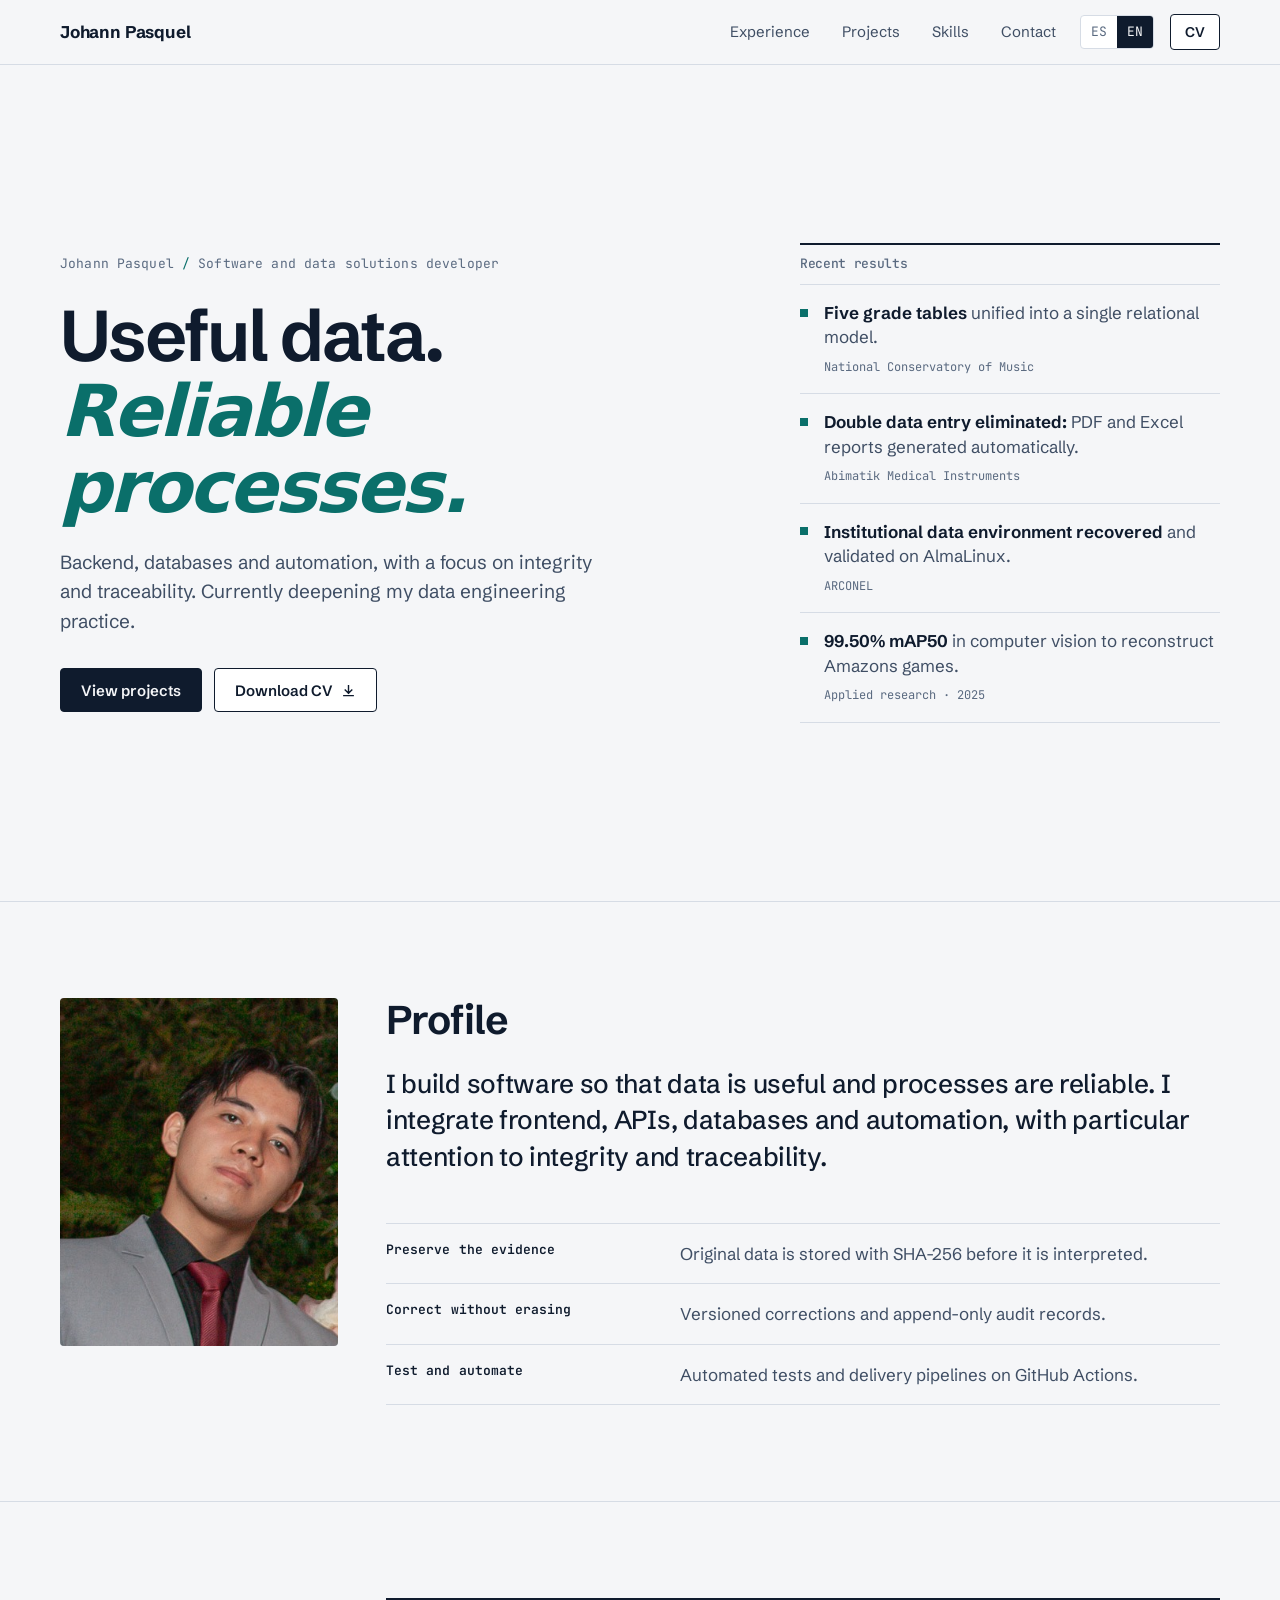
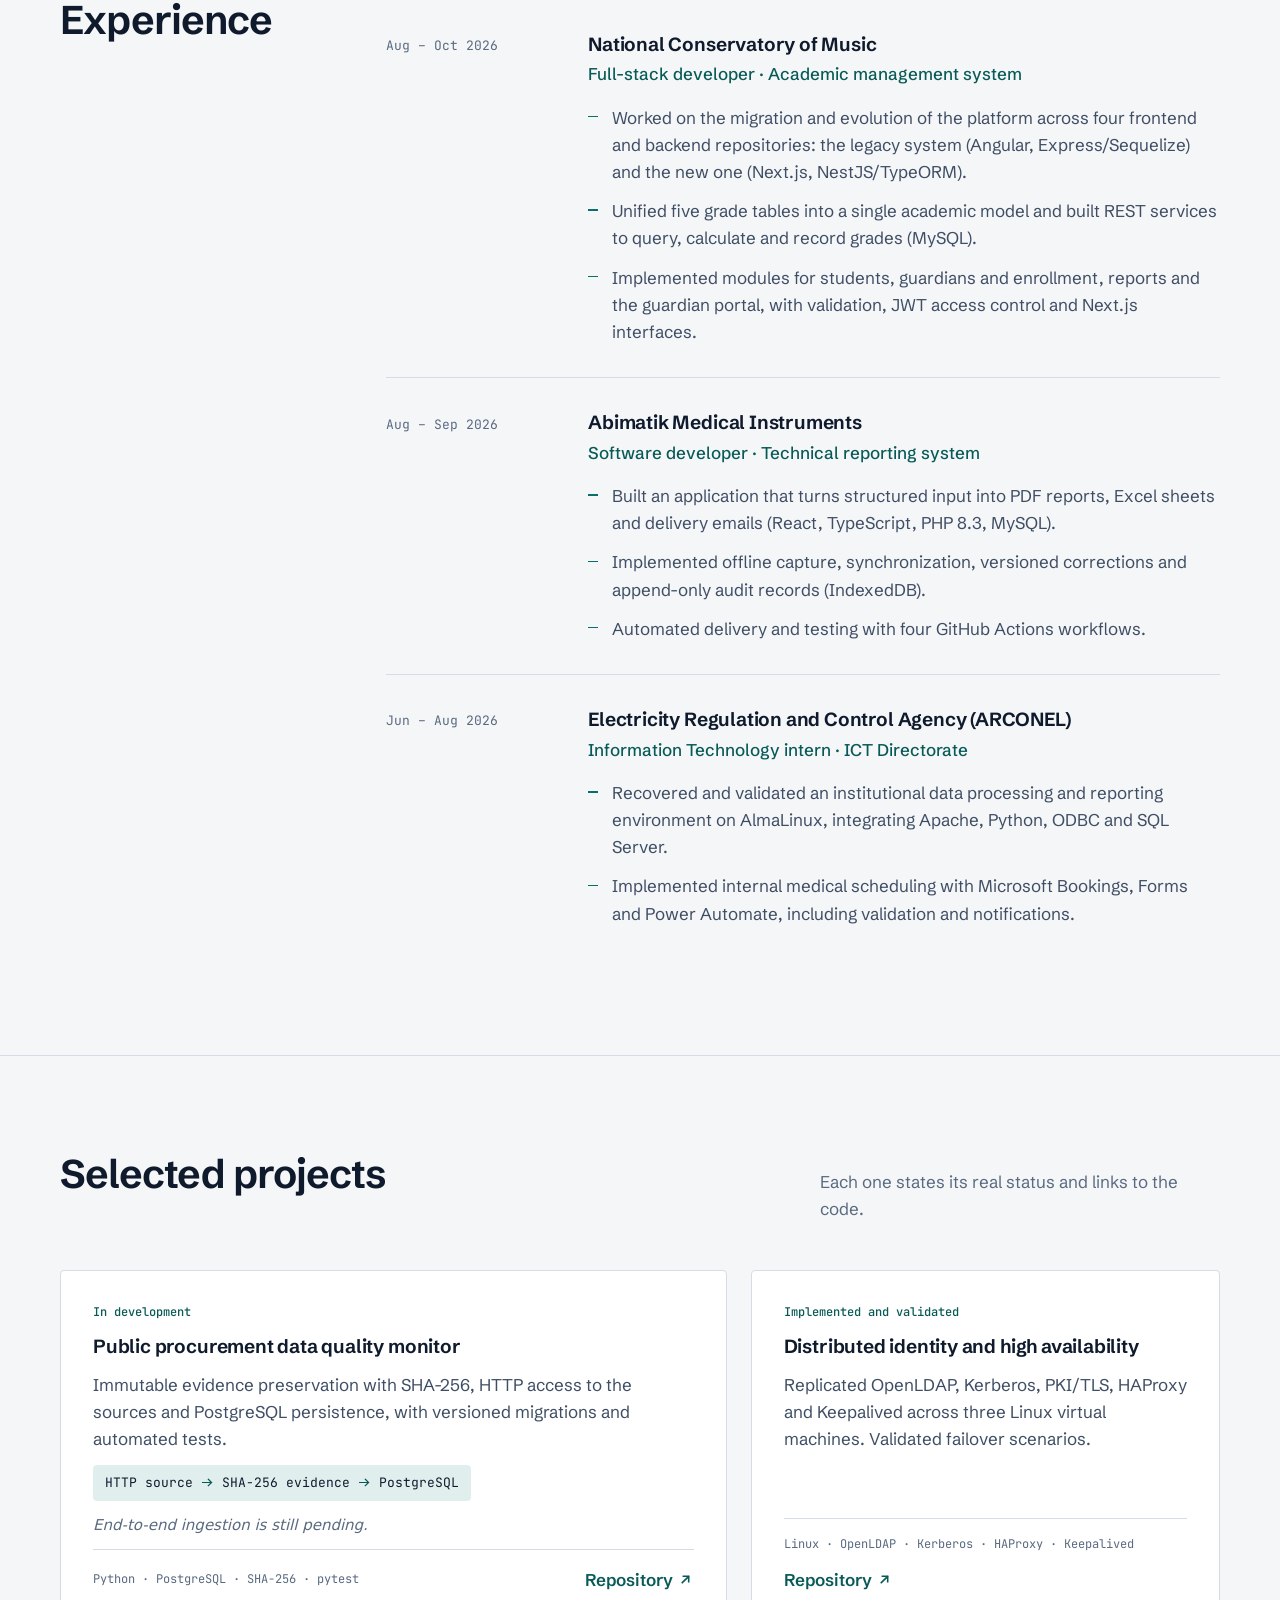
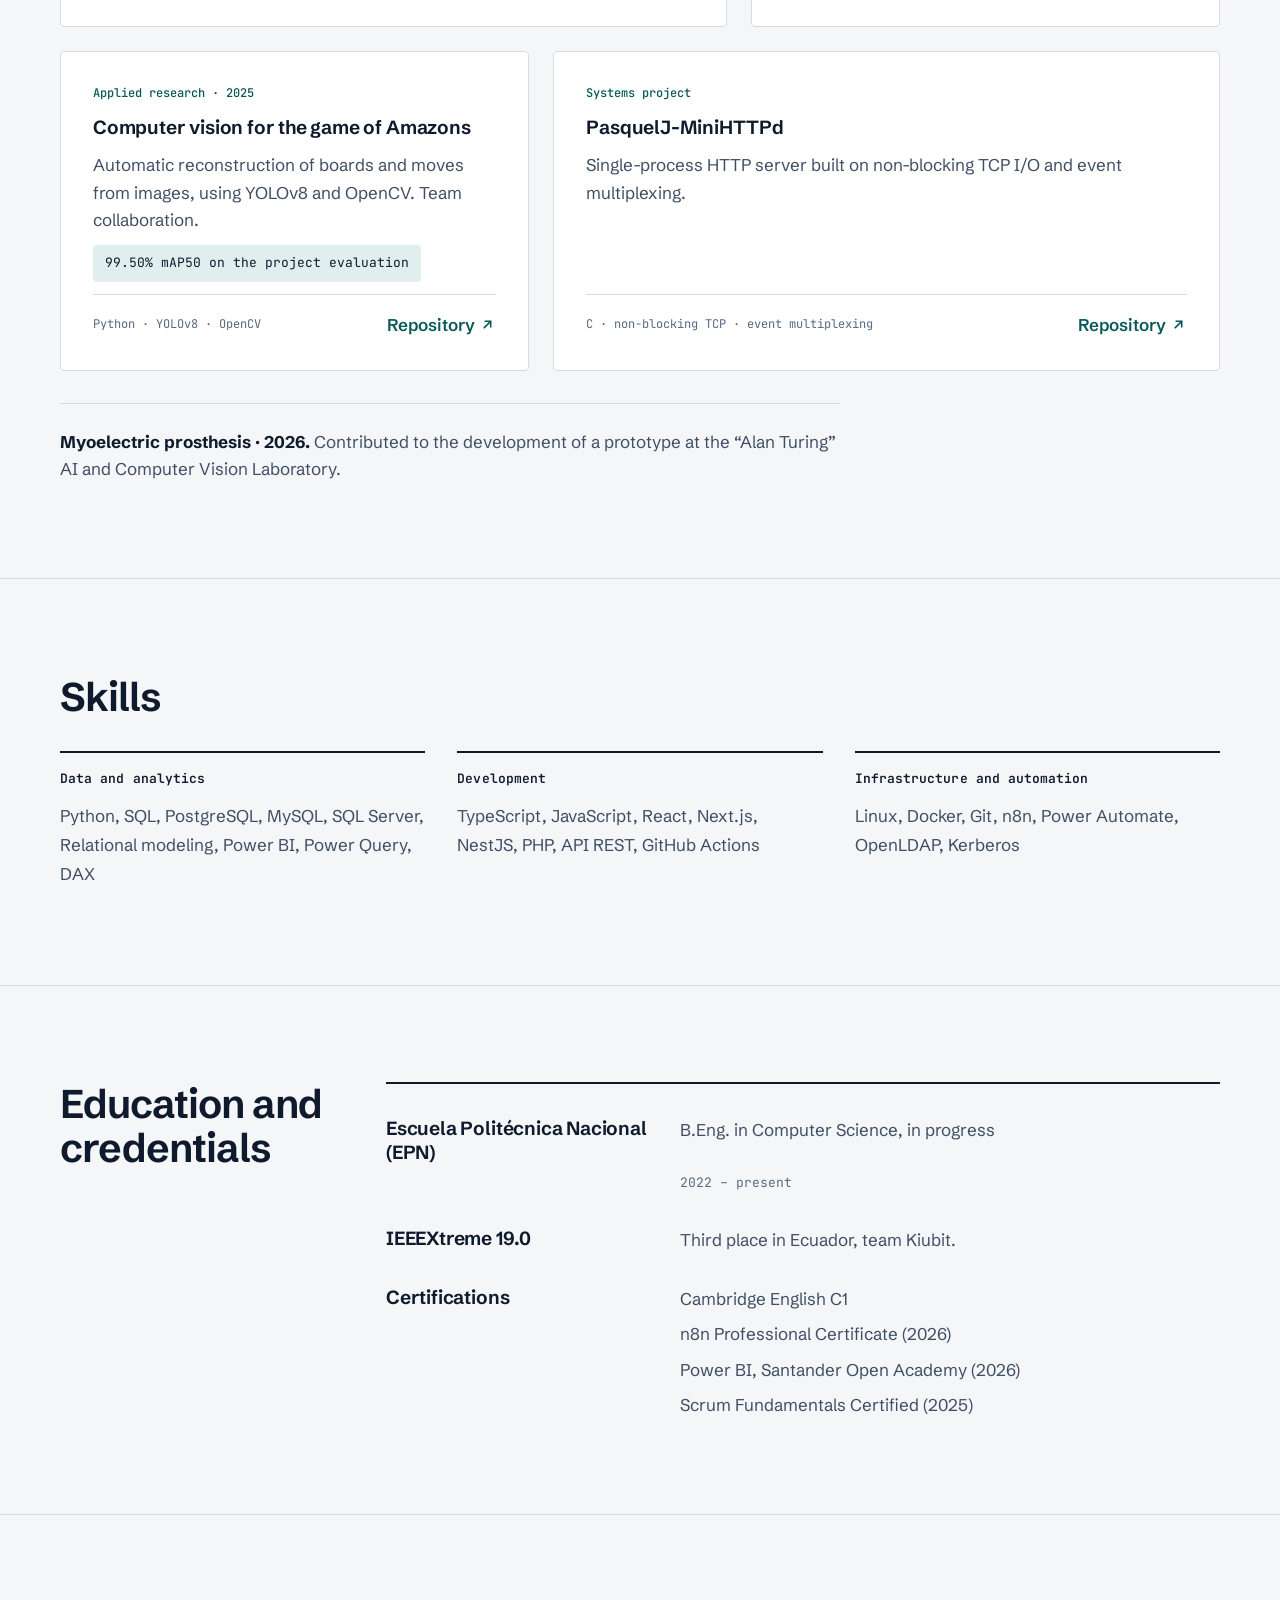
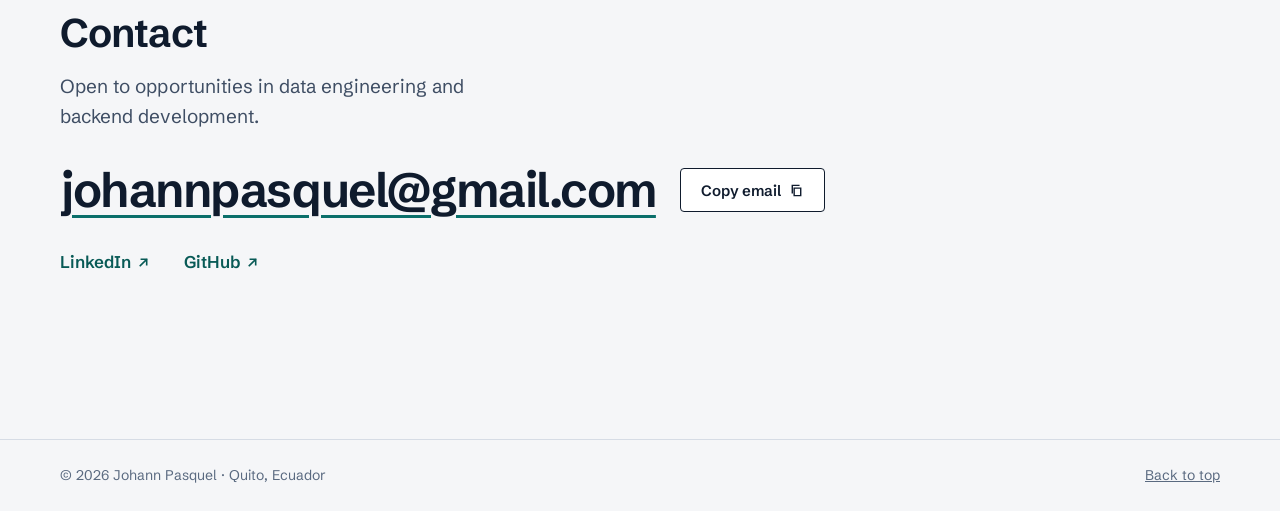
==== en/index.html @ 7124adf5 "Add English version of portfolio website and email copy functionality - Created main.js for clipboar" ====
<!doctype html>
<html lang="en">
<head>
  <meta charset="utf-8">
  <meta name="viewport" content="width=device-width, initial-scale=1">
  <title>Johann Pasquel · Software and data solutions developer</title>
  <meta name="description" content="Portfolio of Johann Pasquel, Quito. Backend, databases and automation with integrity and traceability. Experience in academic systems, technical reporting and institutional data.">
  <meta name="theme-color" content="#f5f6f8">
  <link rel="canonical" href="https://vladimirjon.github.io/JohannPasquel_PersonalWebsite/en/">
  <link rel="alternate" hreflang="es" href="https://vladimirjon.github.io/JohannPasquel_PersonalWebsite/">
  <link rel="alternate" hreflang="en" href="https://vladimirjon.github.io/JohannPasquel_PersonalWebsite/en/">
  <link rel="alternate" hreflang="x-default" href="https://vladimirjon.github.io/JohannPasquel_PersonalWebsite/">
  <meta property="og:type" content="profile">
  <meta property="og:title" content="Johann Pasquel · Software and data solutions developer">
  <meta property="og:description" content="Portfolio of Johann Pasquel, Quito. Backend, databases and automation with integrity and traceability. Experience in academic systems, technical reporting and institutional data.">
  <meta property="og:url" content="https://vladimirjon.github.io/JohannPasquel_PersonalWebsite/en/">
  <meta property="og:image" content="https://vladimirjon.github.io/JohannPasquel_PersonalWebsite/assets/img/og.png">
  <meta property="og:locale" content="en_US">
  <meta name="twitter:card" content="summary_large_image">
  <link rel="icon" href="../assets/img/favicon.svg" type="image/svg+xml">
  <link rel="preload" href="../assets/fonts/schibsted-grotesk-latin-wght-normal.woff2" as="font" type="font/woff2" crossorigin>
  <link rel="stylesheet" href="../assets/css/styles.css">
  <script type="application/ld+json">{"@context": "https://schema.org", "@type": "Person", "name": "Johann Pasquel", "jobTitle": "Software and data solutions developer", "url": "https://vladimirjon.github.io/JohannPasquel_PersonalWebsite/en/", "email": "mailto:johannpasquel@gmail.com", "image": "https://vladimirjon.github.io/JohannPasquel_PersonalWebsite/assets/img/profile.jpg", "address": {"@type": "PostalAddress", "addressLocality": "Quito", "addressCountry": "EC"}, "alumniOf": {"@type": "CollegeOrUniversity", "name": "Escuela Politécnica Nacional"}, "sameAs": ["https://www.linkedin.com/in/johannpasquel", "https://github.com/Vladimirjon"], "knowsLanguage": ["es", "en"]}</script>
</head>
<body id="top">
  <a class="skip" href="#main">Skip to content</a>
  <header class="site-header">
    <div class="wrap bar">
      <a class="brand" href="#top">Johann Pasquel</a>
      <nav aria-label="Main"><a href="#experience">Experience</a><a href="#projects">Projects</a><a href="#skills">Skills</a><a href="#contact">Contact</a></nav>
      <div class="bar-tools">
        <div class="lang" role="group" aria-label="Language">
          <a href="../" hreflang="es" lang="es">ES</a>
          <a href="#top" hreflang="en" lang="en" aria-current="true">EN</a>
        </div>
        <a class="button small" href="../assets/Pasquel_Johann_CV.pdf" download>CV</a>
      </div>
    </div>
  </header>
  <main id="main">
    <section class="hero" aria-labelledby="hero-title">
      <div class="wrap hero-grid">
        <div class="hero-copy">
          <p class="hero-id">Johann Pasquel <span aria-hidden="true">/</span> Software and data solutions developer</p>
          <h1 id="hero-title">Useful data.<br><em>Reliable processes.</em></h1>
          <p class="hero-lead">Backend, databases and automation, with a focus on integrity and traceability. Currently deepening my data engineering practice.</p>
          <div class="actions">
            <a class="button primary" href="#projects">View projects</a>
            <a class="button" href="../assets/Pasquel_Johann_CV.pdf" download>Download CV<svg class="icon" viewBox="0 0 16 16" aria-hidden="true"><path d="M8 3v8m0 0L4.5 7.5M8 11l3.5-3.5M3 13.5h10" fill="none" stroke="currentColor" stroke-width="1.5" stroke-linecap="square"/></svg></a>
          </div>
        </div>
        <aside class="ledger" aria-labelledby="ledger-title">
          <h2 id="ledger-title" class="ledger-title">Recent results</h2>
          <ul><li><p><strong>Five grade tables</strong> unified into a single relational model.</p><span class="meta">National Conservatory of Music</span></li><li><p><strong>Double data entry eliminated:</strong> PDF and Excel reports generated automatically.</p><span class="meta">Abimatik Medical Instruments</span></li><li><p><strong>Institutional data environment recovered</strong> and validated on AlmaLinux.</p><span class="meta">ARCONEL</span></li><li><p><strong>99.50% mAP50</strong> in computer vision to reconstruct Amazons games.</p><span class="meta">Applied research · 2025</span></li></ul>
        </aside>
      </div>
    </section>
    <section class="section profile" id="profile" aria-labelledby="profile-title">
      <div class="wrap profile-grid">
        <figure class="portrait">
          <img src="../assets/img/profile.jpg" width="498" height="440" alt="Portrait of Johann Pasquel" loading="lazy">
        </figure>
        <div class="profile-copy">
          <h2 id="profile-title">Profile</h2>
          <p class="statement">I build software so that data is useful and processes are reliable. I integrate frontend, APIs, databases and automation, with particular attention to integrity and traceability.</p>
          <dl class="principles"><div><dt>Preserve the evidence</dt><dd>Original data is stored with SHA-256 before it is interpreted.</dd></div><div><dt>Correct without erasing</dt><dd>Versioned corrections and append-only audit records.</dd></div><div><dt>Test and automate</dt><dd>Automated tests and delivery pipelines on GitHub Actions.</dd></div></dl>
        </div>
      </div>
    </section>
    <section class="section" id="experience" aria-labelledby="experience-title">
      <div class="wrap split">
        <h2 id="experience-title">Experience</h2>
        <div class="jobs">
        <article class="job">
          <p class="job-period">Aug – Oct 2026</p>
          <div class="job-body">
            <h3>National Conservatory of Music</h3>
            <p class="job-role">Full-stack developer · Academic management system</p>
            <ul><li>Worked on the migration and evolution of the platform across four frontend and backend repositories: the legacy system (Angular, Express/Sequelize) and the new one (Next.js, NestJS/TypeORM).</li><li>Unified five grade tables into a single academic model and built REST services to query, calculate and record grades (MySQL).</li><li>Implemented modules for students, guardians and enrollment, reports and the guardian portal, with validation, JWT access control and Next.js interfaces.</li></ul>
          </div>
        </article>
        <article class="job">
          <p class="job-period">Aug – Sep 2026</p>
          <div class="job-body">
            <h3>Abimatik Medical Instruments</h3>
            <p class="job-role">Software developer · Technical reporting system</p>
            <ul><li>Built an application that turns structured input into PDF reports, Excel sheets and delivery emails (React, TypeScript, PHP 8.3, MySQL).</li><li>Implemented offline capture, synchronization, versioned corrections and append-only audit records (IndexedDB).</li><li>Automated delivery and testing with four GitHub Actions workflows.</li></ul>
          </div>
        </article>
        <article class="job">
          <p class="job-period">Jun – Aug 2026</p>
          <div class="job-body">
            <h3>Electricity Regulation and Control Agency (ARCONEL)</h3>
            <p class="job-role">Information Technology intern · ICT Directorate</p>
            <ul><li>Recovered and validated an institutional data processing and reporting environment on AlmaLinux, integrating Apache, Python, ODBC and SQL Server.</li><li>Implemented internal medical scheduling with Microsoft Bookings, Forms and Power Automate, including validation and notifications.</li></ul>
          </div>
        </article></div>
      </div>
    </section>
    <section class="section" id="projects" aria-labelledby="projects-title">
      <div class="wrap">
        <div class="section-head">
          <h2 id="projects-title">Selected projects</h2>
          <p>Each one states its real status and links to the code.</p>
        </div>
        <div class="project-grid">
        <article class="project wide">
          <p class="status">In development</p>
          <h3>Public procurement data quality monitor</h3>
          <p>Immutable evidence preservation with SHA-256, HTTP access to the sources and PostgreSQL persistence, with versioned migrations and automated tests.</p>
          <p class="proof">HTTP source<svg class="icon to" viewBox="0 0 16 16" aria-hidden="true"><path d="M2 8h11M9 4l4 4-4 4" fill="none" stroke="currentColor" stroke-width="1.5" stroke-linecap="square"/></svg><span class="sr-only">, </span>SHA-256 evidence<svg class="icon to" viewBox="0 0 16 16" aria-hidden="true"><path d="M2 8h11M9 4l4 4-4 4" fill="none" stroke="currentColor" stroke-width="1.5" stroke-linecap="square"/></svg><span class="sr-only">, </span>PostgreSQL</p><p class="note">End-to-end ingestion is still pending.</p>
          <div class="project-foot">
            <span class="stack">Python · PostgreSQL · SHA-256 · pytest</span>
            <a class="link" href="https://github.com/Vladimirjon/ec-public-procurement-quality-monitor" target="_blank" rel="noopener">Repository<svg class="icon" viewBox="0 0 16 16" aria-hidden="true"><path d="M5 11 11 5M6 5h5v5" fill="none" stroke="currentColor" stroke-width="1.5" stroke-linecap="square"/></svg><span class="sr-only"> (opens in a new tab)</span></a>
          </div>
        </article>
        <article class="project narrow">
          <p class="status">Implemented and validated</p>
          <h3>Distributed identity and high availability</h3>
          <p>Replicated OpenLDAP, Kerberos, PKI/TLS, HAProxy and Keepalived across three Linux virtual machines. Validated failover scenarios.</p>
          
          <div class="project-foot">
            <span class="stack">Linux · OpenLDAP · Kerberos · HAProxy · Keepalived</span>
            <a class="link" href="https://github.com/Vladimirjon/PasquelJ-MiniIdM" target="_blank" rel="noopener">Repository<svg class="icon" viewBox="0 0 16 16" aria-hidden="true"><path d="M5 11 11 5M6 5h5v5" fill="none" stroke="currentColor" stroke-width="1.5" stroke-linecap="square"/></svg><span class="sr-only"> (opens in a new tab)</span></a>
          </div>
        </article>
        <article class="project narrow">
          <p class="status">Applied research · 2025</p>
          <h3>Computer vision for the game of Amazons</h3>
          <p>Automatic reconstruction of boards and moves from images, using YOLOv8 and OpenCV. Team collaboration.</p>
          <p class="proof">99.50% mAP50 on the project evaluation</p>
          <div class="project-foot">
            <span class="stack">Python · YOLOv8 · OpenCV</span>
            <a class="link" href="https://github.com/Vladimirjon/Captura_automatica_de_posiciones_con_AI_Vision" target="_blank" rel="noopener">Repository<svg class="icon" viewBox="0 0 16 16" aria-hidden="true"><path d="M5 11 11 5M6 5h5v5" fill="none" stroke="currentColor" stroke-width="1.5" stroke-linecap="square"/></svg><span class="sr-only"> (opens in a new tab)</span></a>
          </div>
        </article>
        <article class="project wide">
          <p class="status">Systems project</p>
          <h3>PasquelJ-MiniHTTPd</h3>
          <p>Single-process HTTP server built on non-blocking TCP I/O and event multiplexing.</p>
          
          <div class="project-foot">
            <span class="stack">C · non-blocking TCP · event multiplexing</span>
            <a class="link" href="https://github.com/Vladimirjon/PasquelJ-MiniHTTPd" target="_blank" rel="noopener">Repository<svg class="icon" viewBox="0 0 16 16" aria-hidden="true"><path d="M5 11 11 5M6 5h5v5" fill="none" stroke="currentColor" stroke-width="1.5" stroke-linecap="square"/></svg><span class="sr-only"> (opens in a new tab)</span></a>
          </div>
        </article></div>
        <p class="research"><strong>Myoelectric prosthesis · 2026.</strong> Contributed to the development of a prototype at the “Alan Turing” AI and Computer Vision Laboratory.</p>
      </div>
    </section>
    <section class="section" id="skills" aria-labelledby="skills-title">
      <div class="wrap">
        <h2 id="skills-title">Skills</h2>
        <dl class="skills"><div><dt>Data and analytics</dt><dd>Python, SQL, PostgreSQL, MySQL, SQL Server, Relational modeling, Power BI, Power Query, DAX</dd></div><div><dt>Development</dt><dd>TypeScript, JavaScript, React, Next.js, NestJS, PHP, API REST, GitHub Actions</dd></div><div><dt>Infrastructure and automation</dt><dd>Linux, Docker, Git, n8n, Power Automate, OpenLDAP, Kerberos</dd></div></dl>
      </div>
    </section>
    <section class="section" id="education" aria-labelledby="education-title">
      <div class="wrap split">
        <h2 id="education-title">Education and credentials</h2>
        <div class="edu">
          <div>
            <h3>Escuela Politécnica Nacional (EPN)</h3>
            <p>B.Eng. in Computer Science, in progress</p>
            <p class="meta">2022 – present</p>
          </div>
          <div>
            <h3>IEEEXtreme 19.0</h3>
            <p>Third place in Ecuador, team Kiubit.</p>
          </div>
          <div>
            <h3>Certifications</h3>
            <ul class="plain"><li>Cambridge English C1</li><li>n8n Professional Certificate (2026)</li><li>Power BI, Santander Open Academy (2026)</li><li>Scrum Fundamentals Certified (2025)</li></ul>
          </div>
        </div>
      </div>
    </section>
    <section class="section contact" id="contact" aria-labelledby="contact-title">
      <div class="wrap">
        <h2 id="contact-title">Contact</h2>
        <p class="contact-lead">Open to opportunities in data engineering and backend development.</p>
        <p class="email-row">
          <a class="email" href="mailto:johannpasquel@gmail.com">johannpasquel@gmail.com</a>
          <button class="button" type="button" id="copy-email" data-copied="Email copied" data-failed="Could not copy. Select the email manually.">Copy email<svg class="icon" viewBox="0 0 16 16" aria-hidden="true"><path d="M5.5 5.5h7v8h-7zM3.5 10.5v-8h7" fill="none" stroke="currentColor" stroke-width="1.5" stroke-linecap="square"/></svg></button>
        </p>
        <ul class="links">
          <li><a class="link" href="https://www.linkedin.com/in/johannpasquel" target="_blank" rel="noopener">LinkedIn<svg class="icon" viewBox="0 0 16 16" aria-hidden="true"><path d="M5 11 11 5M6 5h5v5" fill="none" stroke="currentColor" stroke-width="1.5" stroke-linecap="square"/></svg><span class="sr-only"> (opens in a new tab)</span></a></li>
          <li><a class="link" href="https://github.com/Vladimirjon" target="_blank" rel="noopener">GitHub<svg class="icon" viewBox="0 0 16 16" aria-hidden="true"><path d="M5 11 11 5M6 5h5v5" fill="none" stroke="currentColor" stroke-width="1.5" stroke-linecap="square"/></svg><span class="sr-only"> (opens in a new tab)</span></a></li>
        </ul>
        <p class="toast" id="toast" role="status" aria-live="polite"></p>
      </div>
    </section>
  </main>
  <footer class="site-footer">
    <div class="wrap foot">
      <span>© 2026 Johann Pasquel · Quito, Ecuador</span>
      <a href="#top">Back to top</a>
    </div>
  </footer>
  <script src="../assets/js/main.js" defer></script>
</body>
</html>
---- assets/css/styles.css ----
/* Johann Pasquel — portafolio. Tema claro único, un solo acento, un solo radio. */

@font-face {
  font-family: "Schibsted Grotesk";
  src: url("../fonts/schibsted-grotesk-latin-wght-normal.woff2") format("woff2");
  font-weight: 400 900;
  font-style: normal;
  font-display: swap;
}
@font-face {
  font-family: "Schibsted Grotesk";
  src: url("../fonts/schibsted-grotesk-latin-wght-italic.woff2") format("woff2");
  font-weight: 400 900;
  font-style: italic;
  font-display: swap;
}
@font-face {
  font-family: "JetBrains Mono";
  src: url("../fonts/jetbrains-mono-latin-wght-normal.woff2") format("woff2");
  font-weight: 100 800;
  font-style: normal;
  font-display: swap;
}

:root {
  --paper: #f5f6f8;
  --surface: #ffffff;
  --ink: #0f1b2d;
  --ink-2: #3f4e64;
  --ink-3: #5a6a80;
  --rule: #d6dce5;
  --accent: #0a6f6a;
  --accent-ink: #085a56;
  --accent-soft: #e0efee;

  --font-sans: "Schibsted Grotesk", system-ui, -apple-system, "Segoe UI", sans-serif;
  --font-mono: "JetBrains Mono", ui-monospace, "SFMono-Regular", Menlo, monospace;

  --s-1: 4px;
  --s-2: 8px;
  --s-3: 12px;
  --s-4: 16px;
  --s-5: 24px;
  --s-6: 32px;
  --s-7: 48px;
  --s-8: 64px;
  --s-9: 96px;
  --s-10: 128px;

  --radius: 4px;
  --gutter: clamp(16px, 4vw, 40px);
  --header-h: 64px;
}

*, *::before, *::after { box-sizing: border-box; }
html { scroll-behavior: smooth; scroll-padding-top: calc(var(--header-h) + var(--s-5)); -webkit-text-size-adjust: 100%; }
body {
  margin: 0;
  background: var(--paper);
  color: var(--ink);
  font-family: var(--font-sans);
  font-size: 1.0625rem;
  line-height: 1.6;
  -webkit-font-smoothing: antialiased;
  text-rendering: optimizeLegibility;
}
h1, h2, h3, p, ul, dl, dd, figure { margin: 0; }
ul { padding: 0; list-style: none; }
img { display: block; max-width: 100%; height: auto; }
a { color: inherit; }
:focus-visible { outline: 2px solid var(--accent); outline-offset: 3px; border-radius: 2px; }

.wrap { width: min(100% - 2 * var(--gutter), 1160px); margin-inline: auto; }
.sr-only { position: absolute; width: 1px; height: 1px; margin: -1px; padding: 0; overflow: hidden; clip: rect(0 0 0 0); white-space: nowrap; border: 0; }
.skip { position: absolute; left: var(--s-4); top: -100px; z-index: 20; background: var(--ink); color: var(--paper); padding: var(--s-3) var(--s-4); border-radius: var(--radius); }
.skip:focus { top: var(--s-3); }
.icon { width: 1em; height: 1em; flex: none; }
.meta, .status, .stack, .proof, .hero-id, .ledger-title, .job-period, dt, .lang, .toast { font-family: var(--font-mono); }

/* ---------- Encabezado ---------- */
.site-header { position: sticky; top: 0; z-index: 10; background: color-mix(in srgb, var(--paper) 92%, transparent); backdrop-filter: blur(8px); border-bottom: 1px solid var(--rule); }
.bar { display: flex; align-items: center; justify-content: space-between; gap: var(--s-5); height: var(--header-h); }
.brand { font-weight: 700; font-size: 1.0625rem; letter-spacing: -0.01em; text-decoration: none; white-space: nowrap; }
.site-header nav { display: flex; gap: var(--s-6); margin-left: auto; }
.site-header nav a { font-size: 0.9375rem; color: var(--ink-2); text-decoration: none; padding: var(--s-2) 0; border-bottom: 1px solid transparent; transition: color .15s, border-color .15s; }
.site-header nav a:hover { color: var(--ink); border-color: var(--accent); }
.bar-tools { display: flex; align-items: center; gap: var(--s-4); }
.lang { display: flex; font-size: 0.8125rem; border: 1px solid var(--rule); border-radius: var(--radius); overflow: hidden; background: var(--surface); }
.lang a { padding: 6px 10px; text-decoration: none; color: var(--ink-3); }
.lang a[aria-current] { background: var(--ink); color: var(--paper); }
.lang a:not([aria-current]):hover { color: var(--ink); }

/* ---------- Botones y enlaces ---------- */
.button {
  display: inline-flex; align-items: center; justify-content: center; gap: var(--s-2);
  padding: 12px 20px; min-height: 44px;
  font: 600 0.9375rem/1 var(--font-sans); white-space: nowrap; text-decoration: none; cursor: pointer;
  color: var(--ink); background: var(--surface); border: 1px solid var(--ink); border-radius: var(--radius);
  transition: background .15s, color .15s, transform .1s;
}
.button:hover { background: var(--ink); color: var(--paper); }
.button:active { transform: translateY(1px) scale(0.98); }
.button.primary { background: var(--ink); color: var(--paper); }
.button.primary:hover { background: var(--accent-ink); border-color: var(--accent-ink); }
.button.small { min-height: 36px; padding: 8px 14px; font-size: 0.875rem; }
.link { display: inline-flex; align-items: center; gap: var(--s-1); font-weight: 600; color: var(--accent-ink); text-decoration: underline; text-decoration-color: transparent; text-underline-offset: 4px; text-decoration-thickness: 1.5px; transition: text-decoration-color .15s; }
.link:hover { text-decoration-color: currentColor; }

/* ---------- Héroe ---------- */
.hero { min-height: calc(100dvh - var(--header-h)); display: flex; align-items: center; padding-block: var(--s-8); }
.hero-grid { display: grid; grid-template-columns: minmax(0, 7.4fr) minmax(0, 4.6fr); gap: clamp(32px, 5vw, 80px); align-items: center; }
.hero-id { font-size: 0.8125rem; color: var(--ink-3); letter-spacing: 0.01em; margin-bottom: var(--s-5); }
.hero-id span { color: var(--accent); }
h1 { font-weight: 650; font-size: clamp(2.5rem, 5.6vw, 4.5rem); line-height: 1.04; letter-spacing: -0.035em; }
h1 em { font-style: italic; font-weight: 600; color: var(--accent); }
.hero-lead { margin-top: var(--s-5); max-width: 46ch; font-size: 1.1875rem; line-height: 1.55; color: var(--ink-2); }
.actions { display: flex; flex-wrap: wrap; gap: var(--s-3); margin-top: var(--s-6); }

.ledger { border-top: 2px solid var(--ink); }
.ledger-title { font-size: 0.8125rem; font-weight: 500; color: var(--ink-3); padding-block: var(--s-3); border-bottom: 1px solid var(--rule); }
.ledger li { position: relative; padding: var(--s-4) 0 var(--s-4) var(--s-5); border-bottom: 1px solid var(--rule); }
.ledger li::before { content: ""; position: absolute; left: 0; top: 1.4em; width: 8px; height: 8px; background: var(--accent); }
.ledger p { font-size: 1.0625rem; line-height: 1.45; color: var(--ink-2); }
.ledger strong { color: var(--ink); font-weight: 650; }
.ledger .meta { display: block; margin-top: var(--s-2); font-size: 0.75rem; color: var(--ink-3); }

/* ---------- Secciones ---------- */
.section { padding-block: var(--s-9); border-top: 1px solid var(--rule); }
h2 { font-weight: 650; font-size: clamp(1.75rem, 3.4vw, 2.5rem); line-height: 1.1; letter-spacing: -0.025em; }
h3 { font-weight: 650; font-size: 1.1875rem; line-height: 1.3; letter-spacing: -0.01em; }
.split { display: grid; grid-template-columns: minmax(0, 3fr) minmax(0, 9fr); gap: var(--s-7); }
.split > h2 { position: sticky; top: calc(var(--header-h) + var(--s-5)); align-self: start; }
.section-head { display: flex; flex-wrap: wrap; align-items: baseline; justify-content: space-between; gap: var(--s-2) var(--s-6); margin-bottom: var(--s-7); }
.section-head p { color: var(--ink-3); max-width: 40ch; }

/* Perfil */
.profile-grid { display: grid; grid-template-columns: minmax(0, 3fr) minmax(0, 9fr); gap: var(--s-7); align-items: start; }
.portrait { aspect-ratio: 4 / 5; overflow: hidden; border-radius: var(--radius); background: var(--rule); }
.portrait img { width: 100%; height: 100%; object-fit: cover; object-position: 62% 25%; }
.profile-copy h2 { margin-bottom: var(--s-5); }
.statement { max-width: 34em; font-size: clamp(1.25rem, 2.2vw, 1.625rem); line-height: 1.4; letter-spacing: -0.012em; font-weight: 500; }
.principles { margin-top: var(--s-7); border-top: 1px solid var(--rule); }
.principles > div { display: grid; grid-template-columns: minmax(0, 4fr) minmax(0, 8fr); gap: var(--s-5); padding-block: var(--s-4); border-bottom: 1px solid var(--rule); }
dt { font-size: 0.8125rem; font-weight: 600; color: var(--ink); letter-spacing: 0.005em; }
dd { color: var(--ink-2); }

/* Experiencia */
.jobs { border-top: 2px solid var(--ink); }
.job { display: grid; grid-template-columns: minmax(0, 2.2fr) minmax(0, 7.8fr); gap: var(--s-5); padding-block: var(--s-6); border-bottom: 1px solid var(--rule); }
.job:last-child { border-bottom: 0; }
.job-period { font-size: 0.8125rem; color: var(--ink-3); padding-top: 0.35em; }
.job-role { margin-top: var(--s-1); color: var(--accent-ink); font-weight: 500; }
.job ul { margin-top: var(--s-4); display: grid; gap: var(--s-3); }
.job li { position: relative; padding-left: var(--s-5); color: var(--ink-2); max-width: 68ch; }
.job li::before { content: ""; position: absolute; left: 0; top: 0.72em; width: 10px; height: 1.5px; background: var(--accent); }

/* Proyectos */
.project-grid { display: grid; grid-template-columns: repeat(12, minmax(0, 1fr)); gap: var(--s-5); }
.project { display: flex; flex-direction: column; gap: var(--s-3); padding: var(--s-6); background: var(--surface); border: 1px solid var(--rule); border-radius: var(--radius); transition: border-color .15s; }
.project:hover { border-color: var(--ink); }
.project.wide { grid-column: span 7; }
.project.narrow { grid-column: span 5; }
.status { font-size: 0.75rem; font-weight: 500; color: var(--accent-ink); }
.project p:not(.status):not(.proof):not(.note) { color: var(--ink-2); }
.proof { font-size: 0.8125rem; color: var(--ink); background: var(--accent-soft); padding: var(--s-2) var(--s-3); border-radius: var(--radius); align-self: flex-start; display: flex; flex-wrap: wrap; align-items: center; gap: var(--s-2); }
.proof .to { color: var(--accent-ink); }
.note { font-size: 0.9375rem; color: var(--ink-3); font-style: italic; }
.project-foot { margin-top: auto; padding-top: var(--s-4); display: flex; flex-wrap: wrap; align-items: center; justify-content: space-between; gap: var(--s-3) var(--s-5); border-top: 1px solid var(--rule); }
.stack { font-size: 0.75rem; color: var(--ink-3); }
.research { margin-top: var(--s-6); padding-top: var(--s-5); border-top: 1px solid var(--rule); color: var(--ink-2); max-width: 78ch; }
.research strong { color: var(--ink); }

/* Competencias */
.skills { margin-top: var(--s-6); display: grid; grid-template-columns: repeat(3, minmax(0, 1fr)); gap: var(--s-6); }
.skills > div { border-top: 2px solid var(--ink); padding-top: var(--s-4); }
.skills dt { margin-bottom: var(--s-3); }
.skills dd { line-height: 1.7; }

/* Formación */
.edu { display: grid; gap: var(--s-6); border-top: 2px solid var(--ink); padding-top: var(--s-6); }
.edu > div { display: grid; grid-template-columns: minmax(0, 4fr) minmax(0, 8fr); column-gap: var(--s-5); row-gap: var(--s-1); }
.edu h3 { grid-column: 1; }
.edu > div > :not(h3) { grid-column: 2; }
.edu p { color: var(--ink-2); }
.edu .meta { font-size: 0.8125rem; color: var(--ink-3); margin-top: var(--s-1); }
.plain { display: grid; gap: var(--s-2); color: var(--ink-2); }

/* Contacto */
.contact { padding-bottom: var(--s-10); }
.contact h2 { margin-bottom: var(--s-4); }
.contact-lead { color: var(--ink-2); font-size: 1.1875rem; max-width: 40ch; }
.email-row { margin-top: var(--s-6); display: flex; flex-wrap: wrap; align-items: center; gap: var(--s-4) var(--s-5); }
.email { font-weight: 650; font-size: clamp(1.5rem, 4.4vw, 3rem); letter-spacing: -0.03em; line-height: 1.1; text-decoration: underline; text-decoration-color: var(--accent); text-decoration-thickness: 3px; text-underline-offset: 8px; overflow-wrap: anywhere; }
.email:hover { color: var(--accent-ink); }
.links { margin-top: var(--s-6); display: flex; gap: var(--s-6); }
.toast { min-height: 1.5em; margin-top: var(--s-4); font-size: 0.8125rem; color: var(--accent-ink); }

/* Pie */
.site-footer { border-top: 1px solid var(--rule); padding-block: var(--s-5); color: var(--ink-3); font-size: 0.875rem; }
.foot { display: flex; flex-wrap: wrap; justify-content: space-between; gap: var(--s-3); }

/* ---------- Movimiento: una entrada escalonada en el héroe ---------- */
@media (prefers-reduced-motion: no-preference) {
  .hero-copy > *, .ledger li { animation: rise .6s cubic-bezier(.2, .7, .2, 1) both; }
  .hero-copy > :nth-child(2) { animation-delay: .06s; }
  .hero-copy > :nth-child(3) { animation-delay: .12s; }
  .hero-copy > :nth-child(4) { animation-delay: .18s; }
  .ledger li:nth-child(1) { animation-delay: .2s; }
  .ledger li:nth-child(2) { animation-delay: .27s; }
  .ledger li:nth-child(3) { animation-delay: .34s; }
  .ledger li:nth-child(4) { animation-delay: .41s; }
}
@keyframes rise { from { opacity: 0; transform: translateY(10px); } to { opacity: 1; transform: none; } }
@media (prefers-reduced-motion: reduce) { html { scroll-behavior: auto; } * { transition: none !important; } }

/* ---------- Adaptación ---------- */
@media (max-width: 1000px) {
  .hero { min-height: 0; padding-block: var(--s-8); }
  .hero-grid { grid-template-columns: minmax(0, 1fr); }
  .split, .profile-grid { grid-template-columns: minmax(0, 1fr); gap: var(--s-6); }
  .split > h2 { position: static; }
  .portrait { max-width: 240px; }
  .project.wide, .project.narrow { grid-column: span 12; }
  .skills { grid-template-columns: minmax(0, 1fr); gap: var(--s-5); }
}
@media (max-width: 760px) {
  .site-header nav { display: none; }
  .section { padding-block: var(--s-8); }
  .job, .principles > div, .edu > div { grid-template-columns: minmax(0, 1fr); gap: var(--s-2); }
  .edu > div > :not(h3), .edu h3 { grid-column: 1; }
  .project { padding: var(--s-5); }
  .links { gap: var(--s-5); }
}

/* ---------- Impresión ---------- */
@media print {
  .site-header, .skip, .actions, #copy-email, .toast, .site-footer a { display: none !important; }
  body { background: #fff; font-size: 11pt; }
  .hero { min-height: 0; padding-block: var(--s-5); }
  .section { padding-block: var(--s-5); break-inside: avoid-page; }
  .project, .job { break-inside: avoid; }
}
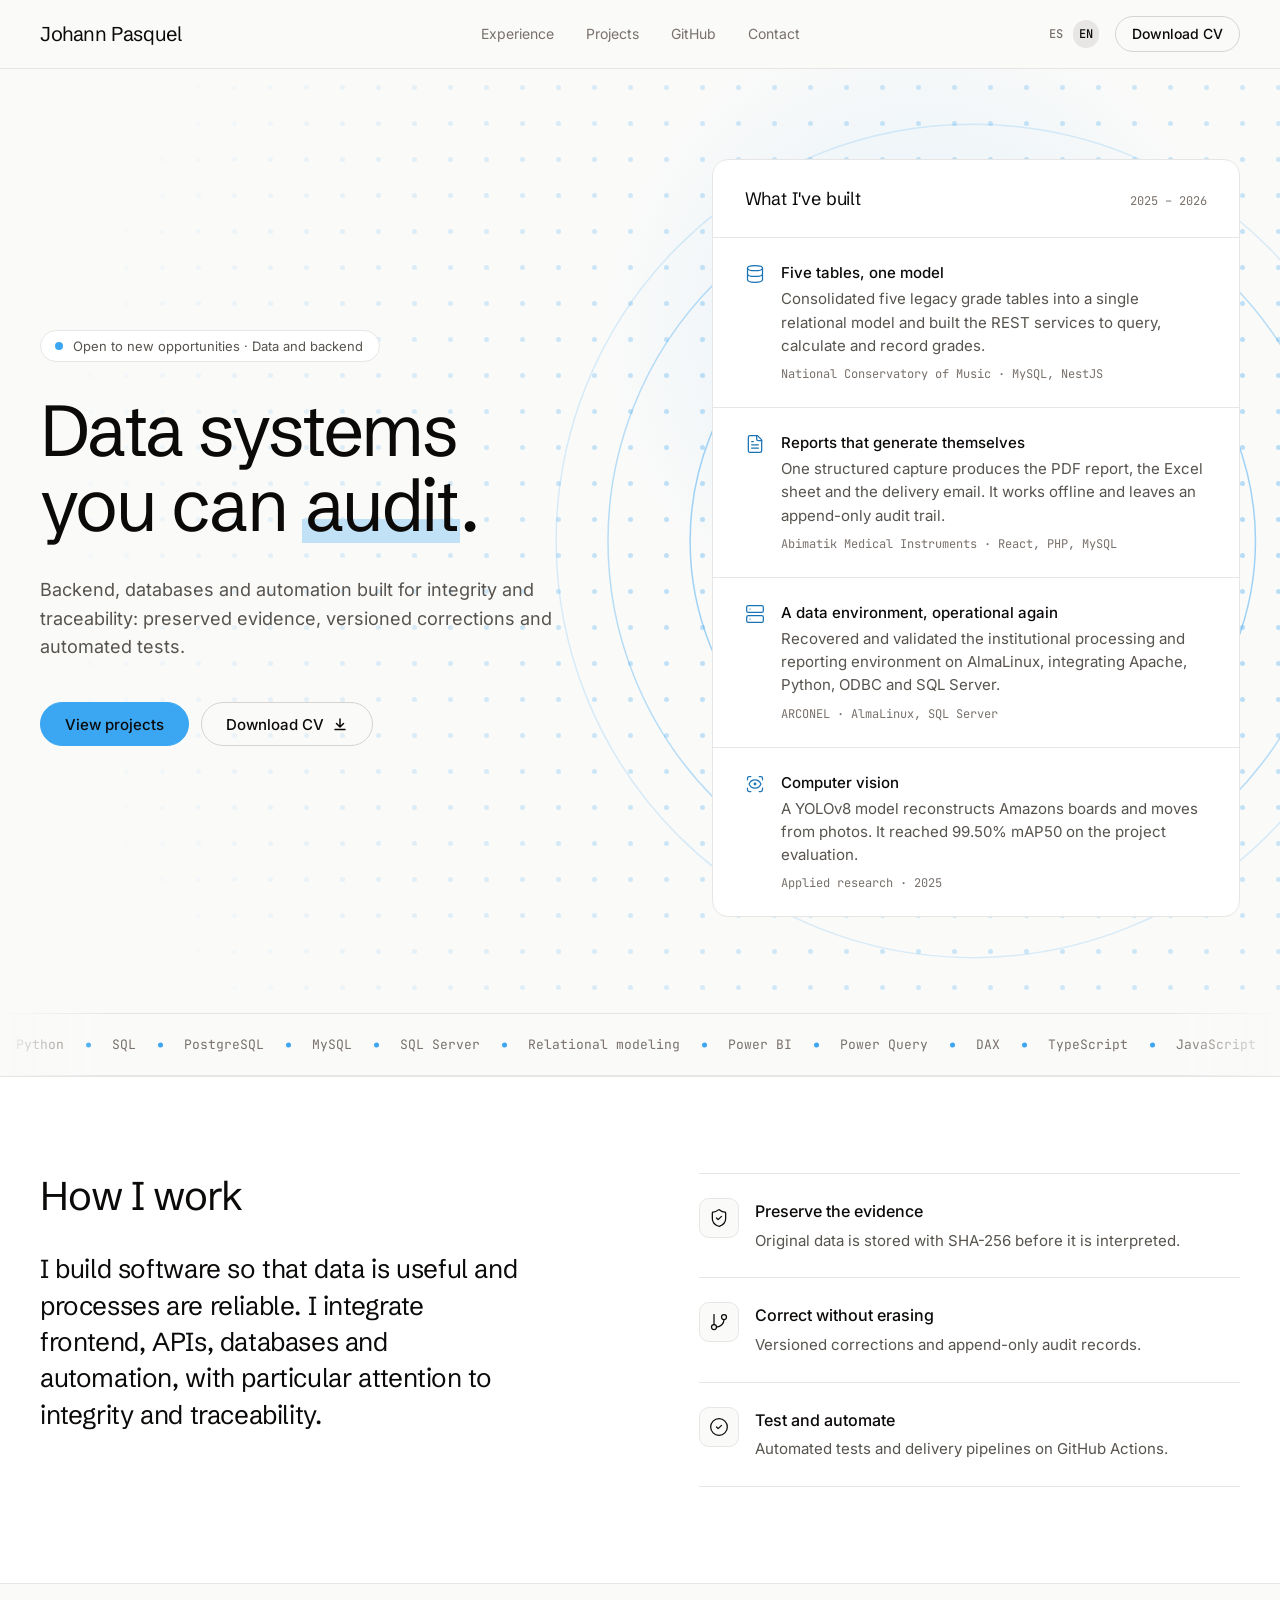
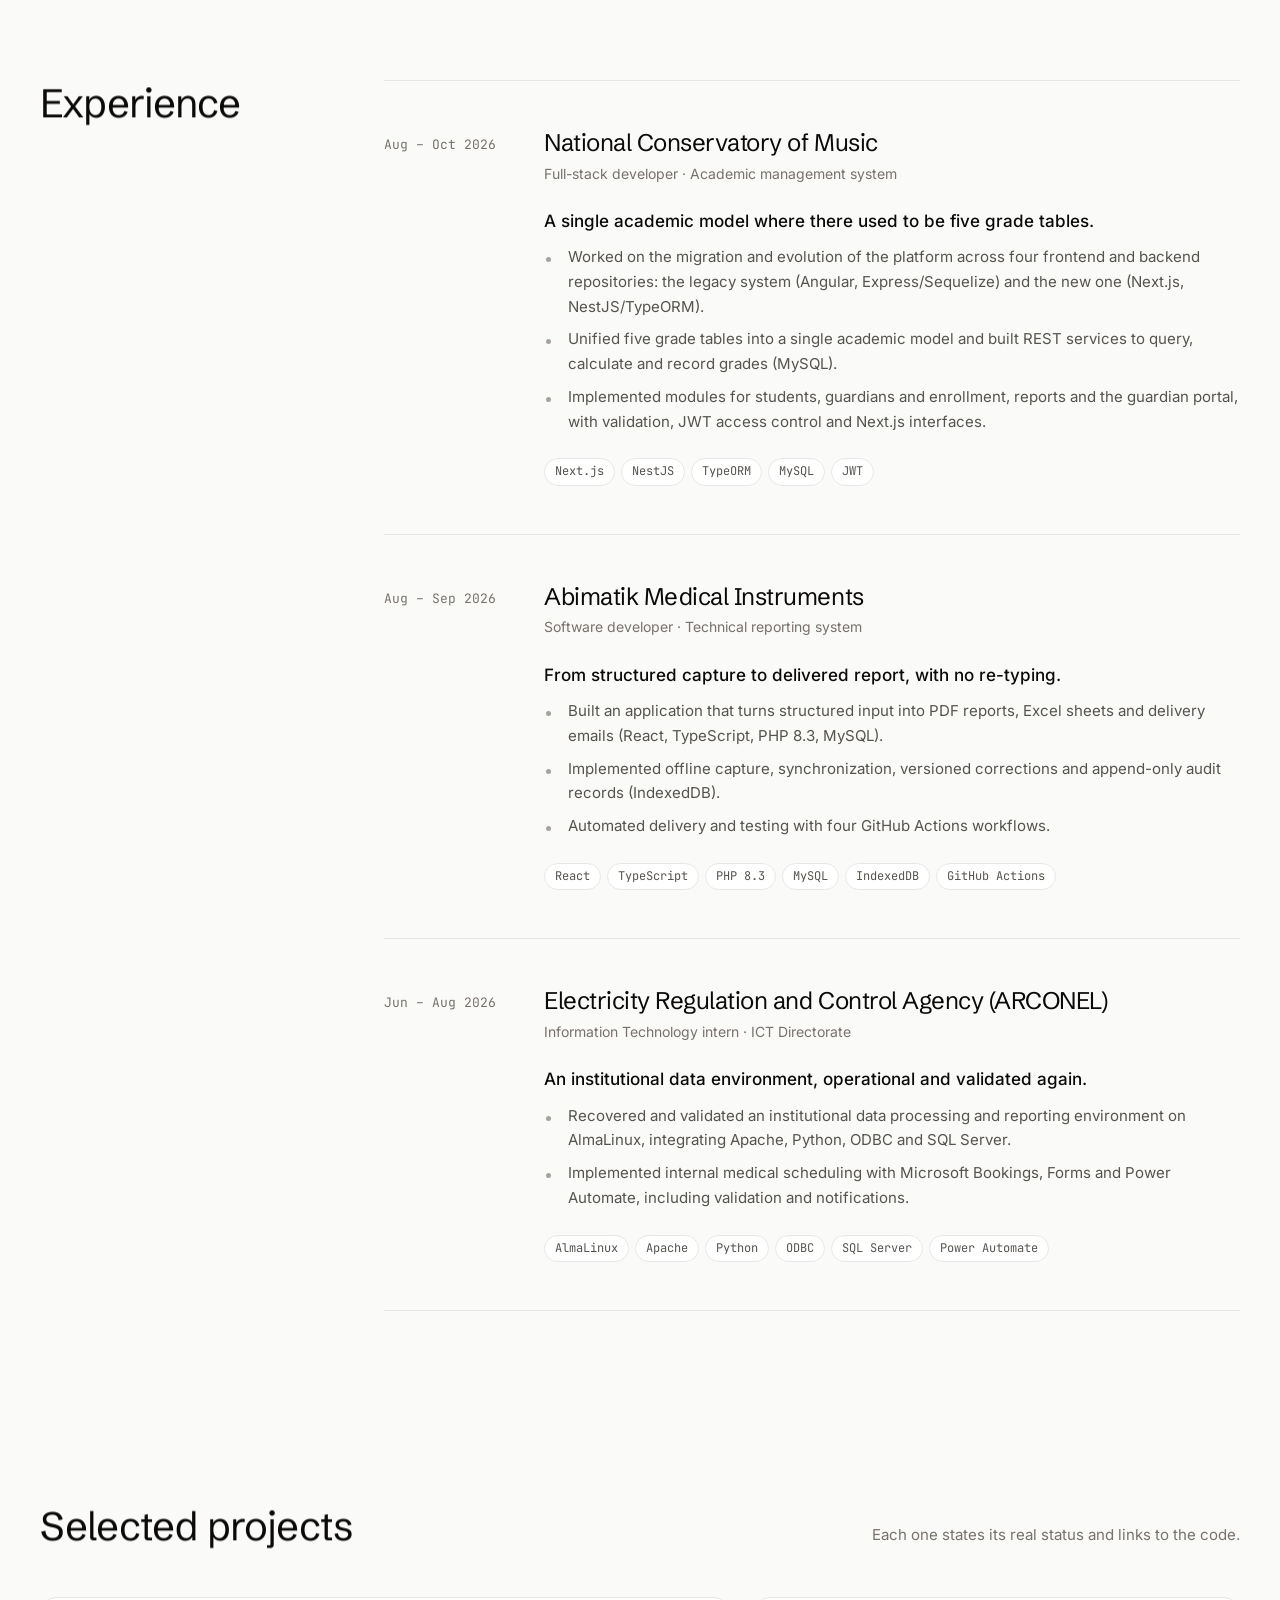
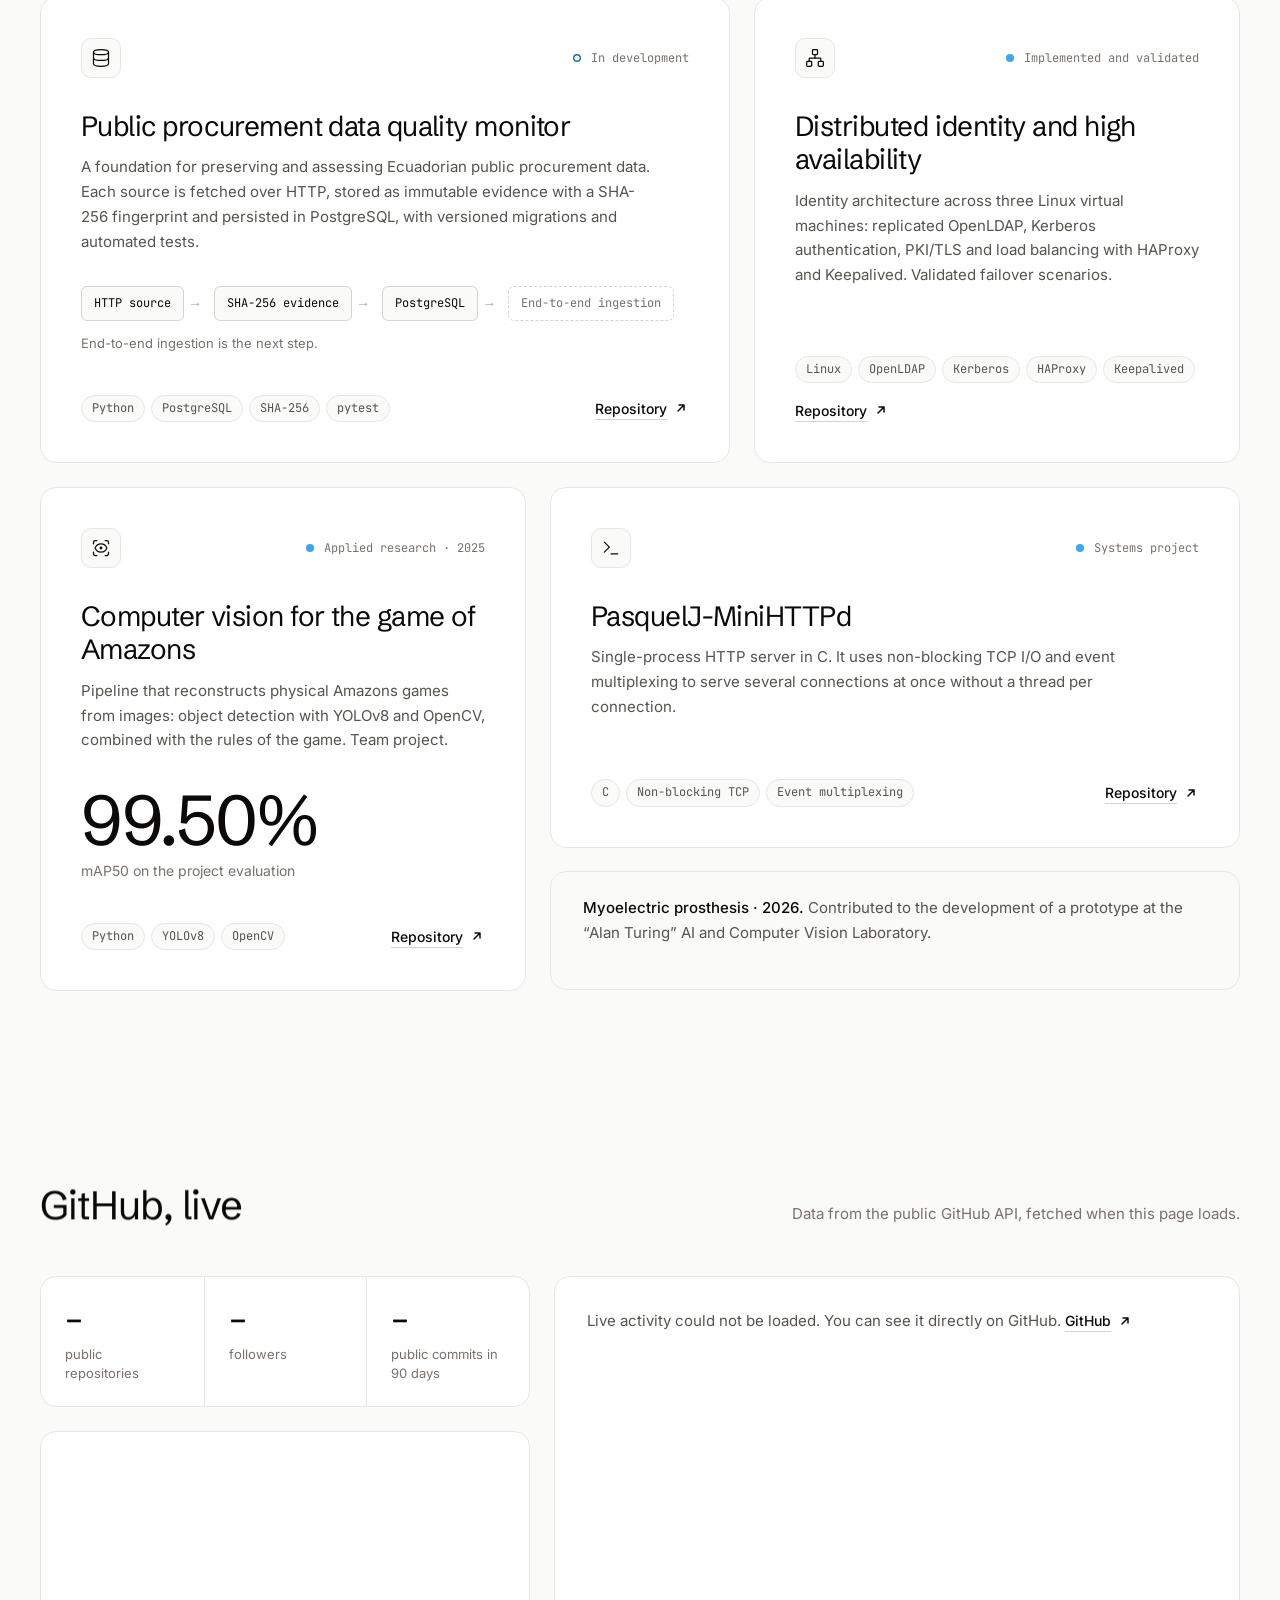
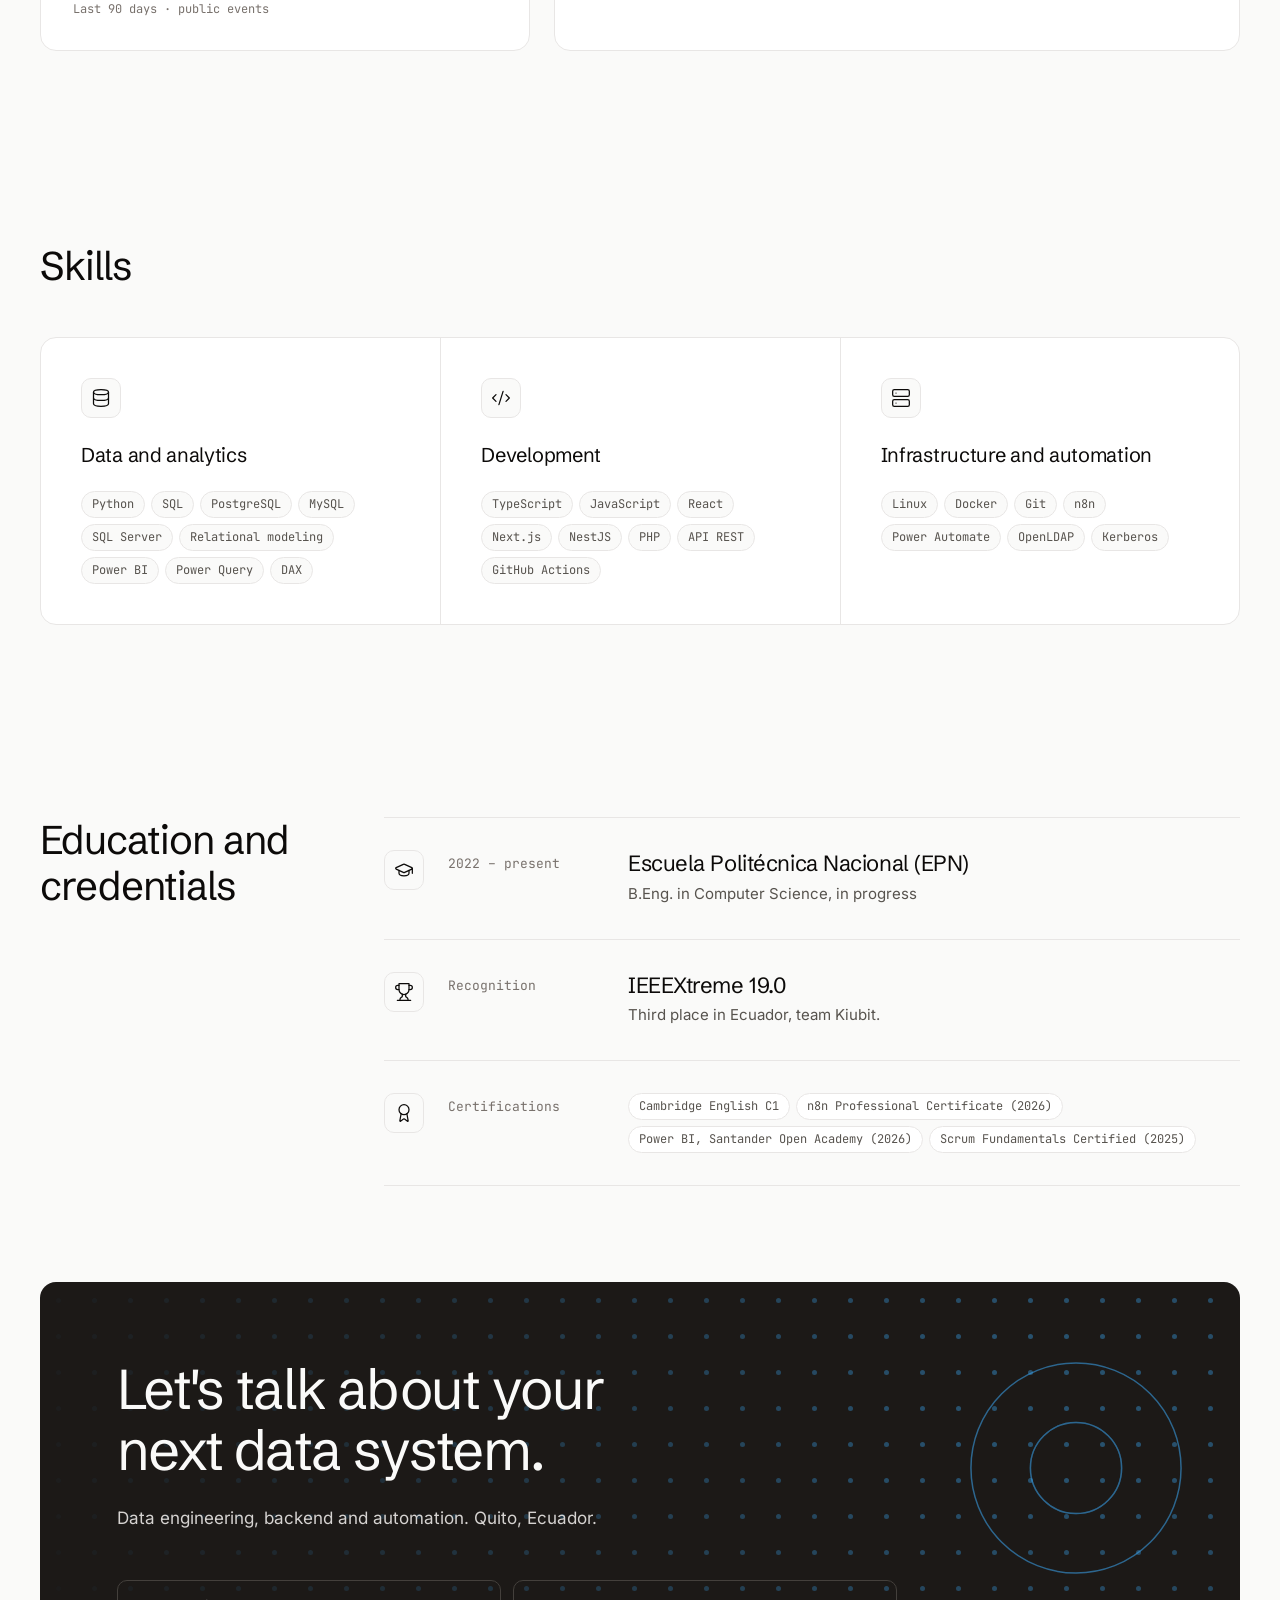
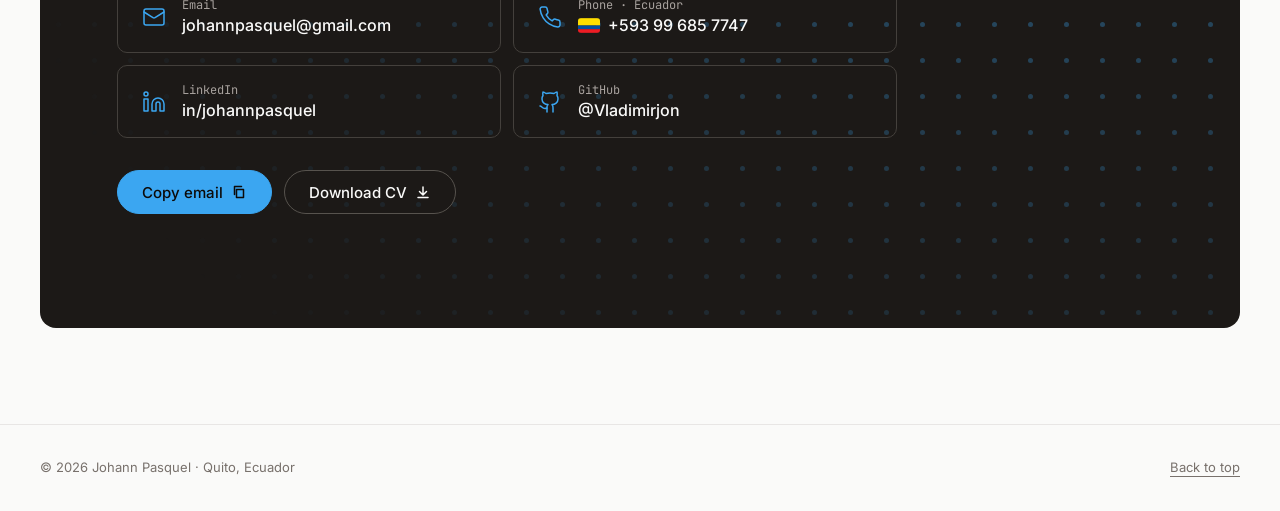
==== commit abec730d: "feat: rediseño del portafolio con estilo Seline y animaciones anime.js - Nuevo sistema visual (lienz" ====
--- a/en/index.html
+++ b/en/index.html
@@ -4,95 +4,109 @@
   <meta charset="utf-8">
   <meta name="viewport" content="width=device-width, initial-scale=1">
   <title>Johann Pasquel · Software and data solutions developer</title>
-  <meta name="description" content="Portfolio of Johann Pasquel, Quito. Backend, databases and automation with integrity and traceability. Experience in academic systems, technical reporting and institutional data.">
-  <meta name="theme-color" content="#f5f6f8">
+  <meta name="description" content="Johann Pasquel, Quito. Backend development, data engineering and automation: systems built with integrity and traceability, from the database to the delivered report.">
+  <meta name="theme-color" content="#fafaf9">
   <link rel="canonical" href="https://vladimirjon.github.io/JohannPasquel_PersonalWebsite/en/">
   <link rel="alternate" hreflang="es" href="https://vladimirjon.github.io/JohannPasquel_PersonalWebsite/">
   <link rel="alternate" hreflang="en" href="https://vladimirjon.github.io/JohannPasquel_PersonalWebsite/en/">
   <link rel="alternate" hreflang="x-default" href="https://vladimirjon.github.io/JohannPasquel_PersonalWebsite/">
   <meta property="og:type" content="profile">
   <meta property="og:title" content="Johann Pasquel · Software and data solutions developer">
-  <meta property="og:description" content="Portfolio of Johann Pasquel, Quito. Backend, databases and automation with integrity and traceability. Experience in academic systems, technical reporting and institutional data.">
+  <meta property="og:description" content="Johann Pasquel, Quito. Backend development, data engineering and automation: systems built with integrity and traceability, from the database to the delivered report.">
   <meta property="og:url" content="https://vladimirjon.github.io/JohannPasquel_PersonalWebsite/en/">
   <meta property="og:image" content="https://vladimirjon.github.io/JohannPasquel_PersonalWebsite/assets/img/og.png">
   <meta property="og:locale" content="en_US">
   <meta name="twitter:card" content="summary_large_image">
   <link rel="icon" href="../assets/img/favicon.svg" type="image/svg+xml">
   <link rel="preload" href="../assets/fonts/schibsted-grotesk-latin-wght-normal.woff2" as="font" type="font/woff2" crossorigin>
+  <link rel="preload" href="../assets/fonts/inter-latin-wght-normal.woff2" as="font" type="font/woff2" crossorigin>
   <link rel="stylesheet" href="../assets/css/styles.css">
-  <script type="application/ld+json">{"@context": "https://schema.org", "@type": "Person", "name": "Johann Pasquel", "jobTitle": "Software and data solutions developer", "url": "https://vladimirjon.github.io/JohannPasquel_PersonalWebsite/en/", "email": "mailto:johannpasquel@gmail.com", "image": "https://vladimirjon.github.io/JohannPasquel_PersonalWebsite/assets/img/profile.jpg", "address": {"@type": "PostalAddress", "addressLocality": "Quito", "addressCountry": "EC"}, "alumniOf": {"@type": "CollegeOrUniversity", "name": "Escuela Politécnica Nacional"}, "sameAs": ["https://www.linkedin.com/in/johannpasquel", "https://github.com/Vladimirjon"], "knowsLanguage": ["es", "en"]}</script>
+  <script>document.documentElement.classList.add('js')</script>
+  <script type="application/ld+json">{"@context": "https://schema.org", "@type": "Person", "name": "Johann Pasquel", "jobTitle": "Software and data solutions developer", "url": "https://vladimirjon.github.io/JohannPasquel_PersonalWebsite/en/", "email": "mailto:johannpasquel@gmail.com", "telephone": "+593996857747", "address": {"@type": "PostalAddress", "addressLocality": "Quito", "addressCountry": "EC"}, "alumniOf": {"@type": "CollegeOrUniversity", "name": "Escuela Politécnica Nacional"}, "sameAs": ["https://www.linkedin.com/in/johannpasquel", "https://github.com/Vladimirjon"], "knowsLanguage": ["es", "en"]}</script>
 </head>
 <body id="top">
   <a class="skip" href="#main">Skip to content</a>
+  <div class="progress" aria-hidden="true"></div>
   <header class="site-header">
     <div class="wrap bar">
       <a class="brand" href="#top">Johann Pasquel</a>
-      <nav aria-label="Main"><a href="#experience">Experience</a><a href="#projects">Projects</a><a href="#skills">Skills</a><a href="#contact">Contact</a></nav>
+      <nav aria-label="Main"><a href="#experience">Experience</a><a href="#projects">Projects</a><a href="#github">GitHub</a><a href="#contact">Contact</a></nav>
       <div class="bar-tools">
         <div class="lang" role="group" aria-label="Language">
           <a href="../" hreflang="es" lang="es">ES</a>
           <a href="#top" hreflang="en" lang="en" aria-current="true">EN</a>
         </div>
-        <a class="button small" href="../assets/Pasquel_Johann_CV.pdf" download>CV</a>
+        <a class="button small" href="../assets/Pasquel_Johann_CV.pdf" download>Download CV</a>
       </div>
     </div>
   </header>
   <main id="main">
     <section class="hero" aria-labelledby="hero-title">
+      <svg class="rings" viewBox="0 0 1000 1000" aria-hidden="true" focusable="false"><circle cx="500" cy="500" r="80"/><circle cx="500" cy="500" r="170"/><circle cx="500" cy="500" r="260"/><circle cx="500" cy="500" r="350"/><circle cx="500" cy="500" r="440"/></svg>
+      <div class="dotgrid" data-dotgrid aria-hidden="true"></div>
       <div class="wrap hero-grid">
         <div class="hero-copy">
-          <p class="hero-id">Johann Pasquel <span aria-hidden="true">/</span> Software and data solutions developer</p>
-          <h1 id="hero-title">Useful data.<br><em>Reliable processes.</em></h1>
-          <p class="hero-lead">Backend, databases and automation, with a focus on integrity and traceability. Currently deepening my data engineering practice.</p>
+          <p class="status-pill"><span class="dot pulse" aria-hidden="true"></span>Open to new opportunities · Data and backend</p>
+          <h1 id="hero-title">Data systems you can <mark>audit</mark>.</h1>
+          <p class="hero-lead">Backend, databases and automation built for integrity and traceability: preserved evidence, versioned corrections and automated tests.</p>
           <div class="actions">
             <a class="button primary" href="#projects">View projects</a>
-            <a class="button" href="../assets/Pasquel_Johann_CV.pdf" download>Download CV<svg class="icon" viewBox="0 0 16 16" aria-hidden="true"><path d="M8 3v8m0 0L4.5 7.5M8 11l3.5-3.5M3 13.5h10" fill="none" stroke="currentColor" stroke-width="1.5" stroke-linecap="square"/></svg></a>
+            <a class="button" href="../assets/Pasquel_Johann_CV.pdf" download>Download CV<svg class="icon" viewBox="0 0 16 16" aria-hidden="true"><path d="M8 3v8m0 0L4.5 7.5M8 11l3.5-3.5M3 13.5h10" fill="none" stroke="currentColor" stroke-width="1.5" stroke-linecap="round" stroke-linejoin="round"/></svg></a>
           </div>
         </div>
         <aside class="ledger" aria-labelledby="ledger-title">
-          <h2 id="ledger-title" class="ledger-title">Recent results</h2>
-          <ul><li><p><strong>Five grade tables</strong> unified into a single relational model.</p><span class="meta">National Conservatory of Music</span></li><li><p><strong>Double data entry eliminated:</strong> PDF and Excel reports generated automatically.</p><span class="meta">Abimatik Medical Instruments</span></li><li><p><strong>Institutional data environment recovered</strong> and validated on AlmaLinux.</p><span class="meta">ARCONEL</span></li><li><p><strong>99.50% mAP50</strong> in computer vision to reconstruct Amazons games.</p><span class="meta">Applied research · 2025</span></li></ul>
+          <header class="ledger-head">
+            <h2 id="ledger-title">What I've built</h2>
+            <span class="meta">2025 – 2026</span>
+          </header>
+          <ul><li class="s"><svg class="glyph" viewBox="0 0 24 24" aria-hidden="true" focusable="false" fill="none" stroke="currentColor" stroke-width="1.5" stroke-linecap="round" stroke-linejoin="round"><ellipse cx="12" cy="5" rx="9" ry="3"/><path d="M3 5V19A9 3 0 0 0 21 19V5"/><path d="M3 12A9 3 0 0 0 21 12"/></svg><div><h3>Five tables, one model</h3><p>Consolidated five legacy grade tables into a single relational model and built the REST services to query, calculate and record grades.</p><span class="meta">National Conservatory of Music · MySQL, NestJS</span></div></li><li class="s"><svg class="glyph" viewBox="0 0 24 24" aria-hidden="true" focusable="false" fill="none" stroke="currentColor" stroke-width="1.5" stroke-linecap="round" stroke-linejoin="round"><path d="M15 2H6a2 2 0 0 0-2 2v16a2 2 0 0 0 2 2h12a2 2 0 0 0 2-2V7Z"/><path d="M14 2v4a2 2 0 0 0 2 2h4"/><path d="M16 13H8"/><path d="M16 17H8"/><path d="M10 9H8"/></svg><div><h3>Reports that generate themselves</h3><p>One structured capture produces the PDF report, the Excel sheet and the delivery email. It works offline and leaves an append-only audit trail.</p><span class="meta">Abimatik Medical Instruments · React, PHP, MySQL</span></div></li><li class="s"><svg class="glyph" viewBox="0 0 24 24" aria-hidden="true" focusable="false" fill="none" stroke="currentColor" stroke-width="1.5" stroke-linecap="round" stroke-linejoin="round"><rect width="20" height="8" x="2" y="2" rx="2"/><rect width="20" height="8" x="2" y="14" rx="2"/><line x1="6" x2="6.01" y1="6" y2="6"/><line x1="6" x2="6.01" y1="18" y2="18"/></svg><div><h3>A data environment, operational again</h3><p>Recovered and validated the institutional processing and reporting environment on AlmaLinux, integrating Apache, Python, ODBC and SQL Server.</p><span class="meta">ARCONEL · AlmaLinux, SQL Server</span></div></li><li class="s"><svg class="glyph" viewBox="0 0 24 24" aria-hidden="true" focusable="false" fill="none" stroke="currentColor" stroke-width="1.5" stroke-linecap="round" stroke-linejoin="round"><path d="M3 7V5a2 2 0 0 1 2-2h2"/><path d="M17 3h2a2 2 0 0 1 2 2v2"/><path d="M21 17v2a2 2 0 0 1-2 2h-2"/><path d="M7 21H5a2 2 0 0 1-2-2v-2"/><circle cx="12" cy="12" r="1"/><path d="M18.944 12.33a1 1 0 0 0 0-.66 7.5 7.5 0 0 0-13.888 0 1 1 0 0 0 0 .66 7.5 7.5 0 0 0 13.888 0"/></svg><div><h3>Computer vision</h3><p>A YOLOv8 model reconstructs Amazons boards and moves from photos. It reached 99.50% mAP50 on the project evaluation.</p><span class="meta">Applied research · 2025</span></div></li></ul>
         </aside>
       </div>
     </section>
-    <section class="section profile" id="profile" aria-labelledby="profile-title">
-      <div class="wrap profile-grid">
-        <figure class="portrait">
-          <img src="../assets/img/profile.jpg" width="498" height="440" alt="Portrait of Johann Pasquel" loading="lazy">
-        </figure>
-        <div class="profile-copy">
-          <h2 id="profile-title">Profile</h2>
+    <div class="marquee" aria-hidden="true">
+      <div class="marquee-track"><div class="marquee-group"><span>Python</span><span>SQL</span><span>PostgreSQL</span><span>MySQL</span><span>SQL Server</span><span>Relational modeling</span><span>Power BI</span><span>Power Query</span><span>DAX</span><span>TypeScript</span><span>JavaScript</span><span>React</span><span>Next.js</span><span>NestJS</span><span>PHP</span><span>API REST</span><span>GitHub Actions</span><span>Linux</span><span>Docker</span><span>Git</span><span>n8n</span><span>Power Automate</span><span>OpenLDAP</span><span>Kerberos</span></div><div class="marquee-group" data-dup><span>Python</span><span>SQL</span><span>PostgreSQL</span><span>MySQL</span><span>SQL Server</span><span>Relational modeling</span><span>Power BI</span><span>Power Query</span><span>DAX</span><span>TypeScript</span><span>JavaScript</span><span>React</span><span>Next.js</span><span>NestJS</span><span>PHP</span><span>API REST</span><span>GitHub Actions</span><span>Linux</span><span>Docker</span><span>Git</span><span>n8n</span><span>Power Automate</span><span>OpenLDAP</span><span>Kerberos</span></div></div>
+    </div>
+    <section class="section approach" id="profile" aria-labelledby="profile-title">
+      <div class="wrap approach-grid">
+        <div>
+          <h2 id="profile-title" class="section-title">How I work</h2>
           <p class="statement">I build software so that data is useful and processes are reliable. I integrate frontend, APIs, databases and automation, with particular attention to integrity and traceability.</p>
-          <dl class="principles"><div><dt>Preserve the evidence</dt><dd>Original data is stored with SHA-256 before it is interpreted.</dd></div><div><dt>Correct without erasing</dt><dd>Versioned corrections and append-only audit records.</dd></div><div><dt>Test and automate</dt><dd>Automated tests and delivery pipelines on GitHub Actions.</dd></div></dl>
-        </div>
+        </div>
+        <dl class="principles stagger"><div class="s"><span class="icon-box"><svg class="glyph" viewBox="0 0 24 24" aria-hidden="true" focusable="false" fill="none" stroke="currentColor" stroke-width="1.5" stroke-linecap="round" stroke-linejoin="round"><path d="M20 13c0 5-3.5 7.5-7.66 8.95a1 1 0 0 1-.67-.01C7.5 20.5 4 18 4 13V6a1 1 0 0 1 1-1c2 0 4.5-1.2 6.24-2.72a1.17 1.17 0 0 1 1.52 0C14.51 3.81 17 5 19 5a1 1 0 0 1 1 1z"/><path d="m9 12 2 2 4-4"/></svg></span><dt>Preserve the evidence</dt><dd>Original data is stored with SHA-256 before it is interpreted.</dd></div><div class="s"><span class="icon-box"><svg class="glyph" viewBox="0 0 24 24" aria-hidden="true" focusable="false" fill="none" stroke="currentColor" stroke-width="1.5" stroke-linecap="round" stroke-linejoin="round"><line x1="6" x2="6" y1="3" y2="15"/><circle cx="18" cy="6" r="3"/><circle cx="6" cy="18" r="3"/><path d="M18 9a9 9 0 0 1-9 9"/></svg></span><dt>Correct without erasing</dt><dd>Versioned corrections and append-only audit records.</dd></div><div class="s"><span class="icon-box"><svg class="glyph" viewBox="0 0 24 24" aria-hidden="true" focusable="false" fill="none" stroke="currentColor" stroke-width="1.5" stroke-linecap="round" stroke-linejoin="round"><circle cx="12" cy="12" r="10"/><path d="m9 12 2 2 4-4"/></svg></span><dt>Test and automate</dt><dd>Automated tests and delivery pipelines on GitHub Actions.</dd></div></dl>
       </div>
     </section>
     <section class="section" id="experience" aria-labelledby="experience-title">
       <div class="wrap split">
-        <h2 id="experience-title">Experience</h2>
-        <div class="jobs">
-        <article class="job">
+        <h2 id="experience-title" class="section-title">Experience</h2>
+        <div class="jobs stagger">
+        <article class="job s">
           <p class="job-period">Aug – Oct 2026</p>
           <div class="job-body">
             <h3>National Conservatory of Music</h3>
             <p class="job-role">Full-stack developer · Academic management system</p>
-            <ul><li>Worked on the migration and evolution of the platform across four frontend and backend repositories: the legacy system (Angular, Express/Sequelize) and the new one (Next.js, NestJS/TypeORM).</li><li>Unified five grade tables into a single academic model and built REST services to query, calculate and record grades (MySQL).</li><li>Implemented modules for students, guardians and enrollment, reports and the guardian portal, with validation, JWT access control and Next.js interfaces.</li></ul>
-          </div>
-        </article>
-        <article class="job">
+            <p class="job-lead">A single academic model where there used to be five grade tables.</p>
+            <ul class="job-points"><li>Worked on the migration and evolution of the platform across four frontend and backend repositories: the legacy system (Angular, Express/Sequelize) and the new one (Next.js, NestJS/TypeORM).</li><li>Unified five grade tables into a single academic model and built REST services to query, calculate and record grades (MySQL).</li><li>Implemented modules for students, guardians and enrollment, reports and the guardian portal, with validation, JWT access control and Next.js interfaces.</li></ul>
+            <ul class="chips"><li>Next.js</li><li>NestJS</li><li>TypeORM</li><li>MySQL</li><li>JWT</li></ul>
+          </div>
+        </article>
+        <article class="job s">
           <p class="job-period">Aug – Sep 2026</p>
           <div class="job-body">
             <h3>Abimatik Medical Instruments</h3>
             <p class="job-role">Software developer · Technical reporting system</p>
-            <ul><li>Built an application that turns structured input into PDF reports, Excel sheets and delivery emails (React, TypeScript, PHP 8.3, MySQL).</li><li>Implemented offline capture, synchronization, versioned corrections and append-only audit records (IndexedDB).</li><li>Automated delivery and testing with four GitHub Actions workflows.</li></ul>
-          </div>
-        </article>
-        <article class="job">
+            <p class="job-lead">From structured capture to delivered report, with no re-typing.</p>
+            <ul class="job-points"><li>Built an application that turns structured input into PDF reports, Excel sheets and delivery emails (React, TypeScript, PHP 8.3, MySQL).</li><li>Implemented offline capture, synchronization, versioned corrections and append-only audit records (IndexedDB).</li><li>Automated delivery and testing with four GitHub Actions workflows.</li></ul>
+            <ul class="chips"><li>React</li><li>TypeScript</li><li>PHP 8.3</li><li>MySQL</li><li>IndexedDB</li><li>GitHub Actions</li></ul>
+          </div>
+        </article>
+        <article class="job s">
           <p class="job-period">Jun – Aug 2026</p>
           <div class="job-body">
             <h3>Electricity Regulation and Control Agency (ARCONEL)</h3>
             <p class="job-role">Information Technology intern · ICT Directorate</p>
-            <ul><li>Recovered and validated an institutional data processing and reporting environment on AlmaLinux, integrating Apache, Python, ODBC and SQL Server.</li><li>Implemented internal medical scheduling with Microsoft Bookings, Forms and Power Automate, including validation and notifications.</li></ul>
+            <p class="job-lead">An institutional data environment, operational and validated again.</p>
+            <ul class="job-points"><li>Recovered and validated an institutional data processing and reporting environment on AlmaLinux, integrating Apache, Python, ODBC and SQL Server.</li><li>Implemented internal medical scheduling with Microsoft Bookings, Forms and Power Automate, including validation and notifications.</li></ul>
+            <ul class="chips"><li>AlmaLinux</li><li>Apache</li><li>Python</li><li>ODBC</li><li>SQL Server</li><li>Power Automate</li></ul>
           </div>
         </article></div>
       </div>
@@ -100,92 +114,127 @@
     <section class="section" id="projects" aria-labelledby="projects-title">
       <div class="wrap">
         <div class="section-head">
-          <h2 id="projects-title">Selected projects</h2>
+          <h2 id="projects-title" class="section-title">Selected projects</h2>
           <p>Each one states its real status and links to the code.</p>
         </div>
-        <div class="project-grid">
-        <article class="project wide">
-          <p class="status">In development</p>
+        <div class="project-grid stagger">
+        <article class="project s is-featured">
+          <div class="project-top"><span class="icon-box"><svg class="glyph" viewBox="0 0 24 24" aria-hidden="true" focusable="false" fill="none" stroke="currentColor" stroke-width="1.5" stroke-linecap="round" stroke-linejoin="round"><ellipse cx="12" cy="5" rx="9" ry="3"/><path d="M3 5V19A9 3 0 0 0 21 19V5"/><path d="M3 12A9 3 0 0 0 21 12"/></svg></span><p class="status" data-state="open"><span class="dot" aria-hidden="true"></span>In development</p></div>
           <h3>Public procurement data quality monitor</h3>
-          <p>Immutable evidence preservation with SHA-256, HTTP access to the sources and PostgreSQL persistence, with versioned migrations and automated tests.</p>
-          <p class="proof">HTTP source<svg class="icon to" viewBox="0 0 16 16" aria-hidden="true"><path d="M2 8h11M9 4l4 4-4 4" fill="none" stroke="currentColor" stroke-width="1.5" stroke-linecap="square"/></svg><span class="sr-only">, </span>SHA-256 evidence<svg class="icon to" viewBox="0 0 16 16" aria-hidden="true"><path d="M2 8h11M9 4l4 4-4 4" fill="none" stroke="currentColor" stroke-width="1.5" stroke-linecap="square"/></svg><span class="sr-only">, </span>PostgreSQL</p><p class="note">End-to-end ingestion is still pending.</p>
-          <div class="project-foot">
-            <span class="stack">Python · PostgreSQL · SHA-256 · pytest</span>
-            <a class="link" href="https://github.com/Vladimirjon/ec-public-procurement-quality-monitor" target="_blank" rel="noopener">Repository<svg class="icon" viewBox="0 0 16 16" aria-hidden="true"><path d="M5 11 11 5M6 5h5v5" fill="none" stroke="currentColor" stroke-width="1.5" stroke-linecap="square"/></svg><span class="sr-only"> (opens in a new tab)</span></a>
-          </div>
-        </article>
-        <article class="project narrow">
-          <p class="status">Implemented and validated</p>
+          <p class="project-text">A foundation for preserving and assessing Ecuadorian public procurement data. Each source is fetched over HTTP, stored as immutable evidence with a SHA-256 fingerprint and persisted in PostgreSQL, with versioned migrations and automated tests.</p>
+          <ol class="pipeline" aria-label="Project flow"><li data-step="done">HTTP source</li><li data-step="done">SHA-256 evidence</li><li data-step="done">PostgreSQL</li><li data-step="pending">End-to-end ingestion<span class="sr-only"> (pending)</span></li></ol><p class="note">End-to-end ingestion is the next step.</p>
+          <div class="project-foot">
+            <ul class="chips"><li>Python</li><li>PostgreSQL</li><li>SHA-256</li><li>pytest</li></ul>
+            <a class="link" href="https://github.com/Vladimirjon/ec-public-procurement-quality-monitor" target="_blank" rel="noopener">Repository<svg class="icon" viewBox="0 0 16 16" aria-hidden="true"><path d="M5 11 11 5M6 5h5v5" fill="none" stroke="currentColor" stroke-width="1.5" stroke-linecap="round" stroke-linejoin="round"/></svg><span class="sr-only"> (opens in a new tab)</span></a>
+          </div>
+        </article>
+        <article class="project s is-plain">
+          <div class="project-top"><span class="icon-box"><svg class="glyph" viewBox="0 0 24 24" aria-hidden="true" focusable="false" fill="none" stroke="currentColor" stroke-width="1.5" stroke-linecap="round" stroke-linejoin="round"><rect x="16" y="16" width="6" height="6" rx="1"/><rect x="2" y="16" width="6" height="6" rx="1"/><rect x="9" y="2" width="6" height="6" rx="1"/><path d="M5 16v-3a1 1 0 0 1 1-1h12a1 1 0 0 1 1 1v3"/><path d="M12 12V8"/></svg></span><p class="status" data-state="done"><span class="dot" aria-hidden="true"></span>Implemented and validated</p></div>
           <h3>Distributed identity and high availability</h3>
-          <p>Replicated OpenLDAP, Kerberos, PKI/TLS, HAProxy and Keepalived across three Linux virtual machines. Validated failover scenarios.</p>
+          <p class="project-text">Identity architecture across three Linux virtual machines: replicated OpenLDAP, Kerberos authentication, PKI/TLS and load balancing with HAProxy and Keepalived. Validated failover scenarios.</p>
           
           <div class="project-foot">
-            <span class="stack">Linux · OpenLDAP · Kerberos · HAProxy · Keepalived</span>
-            <a class="link" href="https://github.com/Vladimirjon/PasquelJ-MiniIdM" target="_blank" rel="noopener">Repository<svg class="icon" viewBox="0 0 16 16" aria-hidden="true"><path d="M5 11 11 5M6 5h5v5" fill="none" stroke="currentColor" stroke-width="1.5" stroke-linecap="square"/></svg><span class="sr-only"> (opens in a new tab)</span></a>
-          </div>
-        </article>
-        <article class="project narrow">
-          <p class="status">Applied research · 2025</p>
+            <ul class="chips"><li>Linux</li><li>OpenLDAP</li><li>Kerberos</li><li>HAProxy</li><li>Keepalived</li></ul>
+            <a class="link" href="https://github.com/Vladimirjon/PasquelJ-MiniIdM" target="_blank" rel="noopener">Repository<svg class="icon" viewBox="0 0 16 16" aria-hidden="true"><path d="M5 11 11 5M6 5h5v5" fill="none" stroke="currentColor" stroke-width="1.5" stroke-linecap="round" stroke-linejoin="round"/></svg><span class="sr-only"> (opens in a new tab)</span></a>
+          </div>
+        </article>
+        <article class="project s is-metric">
+          <div class="project-top"><span class="icon-box"><svg class="glyph" viewBox="0 0 24 24" aria-hidden="true" focusable="false" fill="none" stroke="currentColor" stroke-width="1.5" stroke-linecap="round" stroke-linejoin="round"><path d="M3 7V5a2 2 0 0 1 2-2h2"/><path d="M17 3h2a2 2 0 0 1 2 2v2"/><path d="M21 17v2a2 2 0 0 1-2 2h-2"/><path d="M7 21H5a2 2 0 0 1-2-2v-2"/><circle cx="12" cy="12" r="1"/><path d="M18.944 12.33a1 1 0 0 0 0-.66 7.5 7.5 0 0 0-13.888 0 1 1 0 0 0 0 .66 7.5 7.5 0 0 0 13.888 0"/></svg></span><p class="status" data-state="done"><span class="dot" aria-hidden="true"></span>Applied research · 2025</p></div>
           <h3>Computer vision for the game of Amazons</h3>
-          <p>Automatic reconstruction of boards and moves from images, using YOLOv8 and OpenCV. Team collaboration.</p>
-          <p class="proof">99.50% mAP50 on the project evaluation</p>
-          <div class="project-foot">
-            <span class="stack">Python · YOLOv8 · OpenCV</span>
-            <a class="link" href="https://github.com/Vladimirjon/Captura_automatica_de_posiciones_con_AI_Vision" target="_blank" rel="noopener">Repository<svg class="icon" viewBox="0 0 16 16" aria-hidden="true"><path d="M5 11 11 5M6 5h5v5" fill="none" stroke="currentColor" stroke-width="1.5" stroke-linecap="square"/></svg><span class="sr-only"> (opens in a new tab)</span></a>
-          </div>
-        </article>
-        <article class="project wide">
-          <p class="status">Systems project</p>
+          <p class="project-text">Pipeline that reconstructs physical Amazons games from images: object detection with YOLOv8 and OpenCV, combined with the rules of the game. Team project.</p>
+          <p class="metric"><span class="metric-value" data-count="99.5" data-decimals="2" data-sep="." data-suffix="%">99.50%</span><span class="metric-label">mAP50 on the project evaluation</span></p>
+          <div class="project-foot">
+            <ul class="chips"><li>Python</li><li>YOLOv8</li><li>OpenCV</li></ul>
+            <a class="link" href="https://github.com/Vladimirjon/Captura_automatica_de_posiciones_con_AI_Vision" target="_blank" rel="noopener">Repository<svg class="icon" viewBox="0 0 16 16" aria-hidden="true"><path d="M5 11 11 5M6 5h5v5" fill="none" stroke="currentColor" stroke-width="1.5" stroke-linecap="round" stroke-linejoin="round"/></svg><span class="sr-only"> (opens in a new tab)</span></a>
+          </div>
+        </article>
+        <article class="project s is-plain">
+          <div class="project-top"><span class="icon-box"><svg class="glyph" viewBox="0 0 24 24" aria-hidden="true" focusable="false" fill="none" stroke="currentColor" stroke-width="1.5" stroke-linecap="round" stroke-linejoin="round"><polyline points="4 17 10 11 4 5"/><line x1="12" x2="20" y1="19" y2="19"/></svg></span><p class="status" data-state="done"><span class="dot" aria-hidden="true"></span>Systems project</p></div>
           <h3>PasquelJ-MiniHTTPd</h3>
-          <p>Single-process HTTP server built on non-blocking TCP I/O and event multiplexing.</p>
+          <p class="project-text">Single-process HTTP server in C. It uses non-blocking TCP I/O and event multiplexing to serve several connections at once without a thread per connection.</p>
           
           <div class="project-foot">
-            <span class="stack">C · non-blocking TCP · event multiplexing</span>
-            <a class="link" href="https://github.com/Vladimirjon/PasquelJ-MiniHTTPd" target="_blank" rel="noopener">Repository<svg class="icon" viewBox="0 0 16 16" aria-hidden="true"><path d="M5 11 11 5M6 5h5v5" fill="none" stroke="currentColor" stroke-width="1.5" stroke-linecap="square"/></svg><span class="sr-only"> (opens in a new tab)</span></a>
-          </div>
-        </article></div>
-        <p class="research"><strong>Myoelectric prosthesis · 2026.</strong> Contributed to the development of a prototype at the “Alan Turing” AI and Computer Vision Laboratory.</p>
+            <ul class="chips"><li>C</li><li>Non-blocking TCP</li><li>Event multiplexing</li></ul>
+            <a class="link" href="https://github.com/Vladimirjon/PasquelJ-MiniHTTPd" target="_blank" rel="noopener">Repository<svg class="icon" viewBox="0 0 16 16" aria-hidden="true"><path d="M5 11 11 5M6 5h5v5" fill="none" stroke="currentColor" stroke-width="1.5" stroke-linecap="round" stroke-linejoin="round"/></svg><span class="sr-only"> (opens in a new tab)</span></a>
+          </div>
+        </article>
+        <p class="research s"><strong>Myoelectric prosthesis · 2026.</strong> Contributed to the development of a prototype at the “Alan Turing” AI and Computer Vision Laboratory.</p>
+        </div>
+      </div>
+    </section>
+    <section class="section" id="github" aria-labelledby="github-title">
+      <div class="wrap">
+        <div class="section-head">
+          <h2 id="github-title" class="section-title">GitHub, live</h2>
+          <p>Data from the public GitHub API, fetched when this page loads.</p>
+        </div>
+        <div class="gh stagger" id="gh" data-user="Vladimirjon" data-i18n="{&quot;repos&quot;: &quot;public repositories&quot;, &quot;followers&quot;: &quot;followers&quot;, &quot;commits&quot;: &quot;public commits in 90 days&quot;, &quot;updated&quot;: &quot;Updated&quot;, &quot;noDesc&quot;: &quot;No description&quot;, &quot;error&quot;: &quot;Live activity could not be loaded. You can see it directly on GitHub.&quot;, &quot;empty&quot;: &quot;No public activity in the last 90 days.&quot;, &quot;commit&quot;: &quot;commit&quot;, &quot;commitsWord&quot;: &quot;commits&quot;, &quot;less&quot;: &quot;Less&quot;, &quot;more&quot;: &quot;More&quot;, &quot;locale&quot;: &quot;en&quot;, &quot;ago&quot;: &quot;ago&quot;, &quot;today&quot;: &quot;today&quot;, &quot;newTab&quot;: &quot;(opens in a new tab)&quot;, &quot;d&quot;: &quot;d&quot;, &quot;m&quot;: &quot;mo&quot;, &quot;y&quot;: &quot;y&quot;, &quot;featured&quot;: {&quot;ec-public-procurement-quality-monitor&quot;: &quot;Preservation and assessment of Ecuadorian public procurement data.&quot;, &quot;PasquelJ-MiniIdM&quot;: &quot;Distributed identity: replicated LDAP, Kerberos and HAProxy on three Linux virtual machines.&quot;, &quot;Captura_automatica_de_posiciones_con_AI_Vision&quot;: &quot;Reconstruction of Amazons games from images with YOLOv8 and OpenCV.&quot;, &quot;PasquelJ-MiniHTTPd&quot;: &quot;Single-process HTTP server with non-blocking TCP I/O.&quot;, &quot;JohannPasquel_PersonalWebsite&quot;: &quot;This portfolio: a bilingual static site with content and templates in Python.&quot;}}" aria-busy="true">
+          <div class="gh-side s">
+            <ul class="gh-stats">
+              <li><b data-stat="repos">–</b><span>public repositories</span></li>
+              <li><b data-stat="followers">–</b><span>followers</span></li>
+              <li><b data-stat="commits">–</b><span>public commits in 90 days</span></li>
+            </ul>
+            <div class="gh-heat">
+              <div class="heat" role="img" aria-label="Heatmap of public commits over the last 90 days"></div>
+              <p class="heat-note">Last 90 days · public events</p>
+            </div>
+          </div>
+          <div class="gh-main s">
+            <ul class="gh-repos"><li class="skeleton-row"><span></span><span></span></li><li class="skeleton-row"><span></span><span></span></li><li class="skeleton-row"><span></span><span></span></li><li class="skeleton-row"><span></span><span></span></li></ul>
+            <p class="gh-error" hidden>Live activity could not be loaded. You can see it directly on GitHub. <a class="link" href="https://github.com/Vladimirjon" target="_blank" rel="noopener">GitHub<svg class="icon" viewBox="0 0 16 16" aria-hidden="true"><path d="M5 11 11 5M6 5h5v5" fill="none" stroke="currentColor" stroke-width="1.5" stroke-linecap="round" stroke-linejoin="round"/></svg><span class="sr-only"> (opens in a new tab)</span></a></p>
+          </div>
+        </div>
       </div>
     </section>
     <section class="section" id="skills" aria-labelledby="skills-title">
       <div class="wrap">
-        <h2 id="skills-title">Skills</h2>
-        <dl class="skills"><div><dt>Data and analytics</dt><dd>Python, SQL, PostgreSQL, MySQL, SQL Server, Relational modeling, Power BI, Power Query, DAX</dd></div><div><dt>Development</dt><dd>TypeScript, JavaScript, React, Next.js, NestJS, PHP, API REST, GitHub Actions</dd></div><div><dt>Infrastructure and automation</dt><dd>Linux, Docker, Git, n8n, Power Automate, OpenLDAP, Kerberos</dd></div></dl>
+        <h2 id="skills-title" class="section-title">Skills</h2>
+        <dl class="skills stagger"><div class="s"><span class="icon-box"><svg class="glyph" viewBox="0 0 24 24" aria-hidden="true" focusable="false" fill="none" stroke="currentColor" stroke-width="1.5" stroke-linecap="round" stroke-linejoin="round"><ellipse cx="12" cy="5" rx="9" ry="3"/><path d="M3 5V19A9 3 0 0 0 21 19V5"/><path d="M3 12A9 3 0 0 0 21 12"/></svg></span><dt>Data and analytics</dt><dd><ul class="chips"><li>Python</li><li>SQL</li><li>PostgreSQL</li><li>MySQL</li><li>SQL Server</li><li>Relational modeling</li><li>Power BI</li><li>Power Query</li><li>DAX</li></ul></dd></div><div class="s"><span class="icon-box"><svg class="glyph" viewBox="0 0 24 24" aria-hidden="true" focusable="false" fill="none" stroke="currentColor" stroke-width="1.5" stroke-linecap="round" stroke-linejoin="round"><path d="m18 16 4-4-4-4"/><path d="m6 8-4 4 4 4"/><path d="m14.5 4-5 16"/></svg></span><dt>Development</dt><dd><ul class="chips"><li>TypeScript</li><li>JavaScript</li><li>React</li><li>Next.js</li><li>NestJS</li><li>PHP</li><li>API REST</li><li>GitHub Actions</li></ul></dd></div><div class="s"><span class="icon-box"><svg class="glyph" viewBox="0 0 24 24" aria-hidden="true" focusable="false" fill="none" stroke="currentColor" stroke-width="1.5" stroke-linecap="round" stroke-linejoin="round"><rect width="20" height="8" x="2" y="2" rx="2"/><rect width="20" height="8" x="2" y="14" rx="2"/><line x1="6" x2="6.01" y1="6" y2="6"/><line x1="6" x2="6.01" y1="18" y2="18"/></svg></span><dt>Infrastructure and automation</dt><dd><ul class="chips"><li>Linux</li><li>Docker</li><li>Git</li><li>n8n</li><li>Power Automate</li><li>OpenLDAP</li><li>Kerberos</li></ul></dd></div></dl>
       </div>
     </section>
     <section class="section" id="education" aria-labelledby="education-title">
       <div class="wrap split">
-        <h2 id="education-title">Education and credentials</h2>
-        <div class="edu">
-          <div>
-            <h3>Escuela Politécnica Nacional (EPN)</h3>
-            <p>B.Eng. in Computer Science, in progress</p>
-            <p class="meta">2022 – present</p>
-          </div>
-          <div>
-            <h3>IEEEXtreme 19.0</h3>
-            <p>Third place in Ecuador, team Kiubit.</p>
-          </div>
-          <div>
-            <h3>Certifications</h3>
-            <ul class="plain"><li>Cambridge English C1</li><li>n8n Professional Certificate (2026)</li><li>Power BI, Santander Open Academy (2026)</li><li>Scrum Fundamentals Certified (2025)</li></ul>
-          </div>
-        </div>
-      </div>
-    </section>
-    <section class="section contact" id="contact" aria-labelledby="contact-title">
-      <div class="wrap">
-        <h2 id="contact-title">Contact</h2>
-        <p class="contact-lead">Open to opportunities in data engineering and backend development.</p>
-        <p class="email-row">
-          <a class="email" href="mailto:johannpasquel@gmail.com">johannpasquel@gmail.com</a>
-          <button class="button" type="button" id="copy-email" data-copied="Email copied" data-failed="Could not copy. Select the email manually.">Copy email<svg class="icon" viewBox="0 0 16 16" aria-hidden="true"><path d="M5.5 5.5h7v8h-7zM3.5 10.5v-8h7" fill="none" stroke="currentColor" stroke-width="1.5" stroke-linecap="square"/></svg></button>
-        </p>
-        <ul class="links">
-          <li><a class="link" href="https://www.linkedin.com/in/johannpasquel" target="_blank" rel="noopener">LinkedIn<svg class="icon" viewBox="0 0 16 16" aria-hidden="true"><path d="M5 11 11 5M6 5h5v5" fill="none" stroke="currentColor" stroke-width="1.5" stroke-linecap="square"/></svg><span class="sr-only"> (opens in a new tab)</span></a></li>
-          <li><a class="link" href="https://github.com/Vladimirjon" target="_blank" rel="noopener">GitHub<svg class="icon" viewBox="0 0 16 16" aria-hidden="true"><path d="M5 11 11 5M6 5h5v5" fill="none" stroke="currentColor" stroke-width="1.5" stroke-linecap="square"/></svg><span class="sr-only"> (opens in a new tab)</span></a></li>
-        </ul>
-        <p class="toast" id="toast" role="status" aria-live="polite"></p>
+        <h2 id="education-title" class="section-title">Education and credentials</h2>
+        <div class="edu stagger">
+          <div class="edu-row s">
+            <span class="icon-box"><svg class="glyph" viewBox="0 0 24 24" aria-hidden="true" focusable="false" fill="none" stroke="currentColor" stroke-width="1.5" stroke-linecap="round" stroke-linejoin="round"><path d="M21.42 10.922a1 1 0 0 0-.019-1.838L12.83 5.18a2 2 0 0 0-1.66 0L2.6 9.08a1 1 0 0 0 0 1.832l8.57 3.908a2 2 0 0 0 1.66 0z"/><path d="M22 10v6"/><path d="M6 12.5V16a6 3 0 0 0 12 0v-3.5"/></svg></span>
+            <p class="edu-when">2022 – present</p>
+            <div>
+              <h3>Escuela Politécnica Nacional (EPN)</h3>
+              <p>B.Eng. in Computer Science, in progress</p>
+            </div>
+          </div>
+          <div class="edu-row s">
+            <span class="icon-box"><svg class="glyph" viewBox="0 0 24 24" aria-hidden="true" focusable="false" fill="none" stroke="currentColor" stroke-width="1.5" stroke-linecap="round" stroke-linejoin="round"><path d="M6 9H4.5a2.5 2.5 0 0 1 0-5H6"/><path d="M18 9h1.5a2.5 2.5 0 0 0 0-5H18"/><path d="M4 22h16"/><path d="M10 14.66V17c0 .55-.47.98-.97 1.21C7.85 18.75 7 20.24 7 22"/><path d="M14 14.66V17c0 .55.47.98.97 1.21C16.15 18.75 17 20.24 17 22"/><path d="M18 2H6v7a6 6 0 0 0 12 0V2Z"/></svg></span>
+            <p class="edu-when">Recognition</p>
+            <div>
+              <h3>IEEEXtreme 19.0</h3>
+              <p>Third place in Ecuador, team Kiubit.</p>
+            </div>
+          </div>
+          <div class="edu-row s">
+            <span class="icon-box"><svg class="glyph" viewBox="0 0 24 24" aria-hidden="true" focusable="false" fill="none" stroke="currentColor" stroke-width="1.5" stroke-linecap="round" stroke-linejoin="round"><path d="m15.477 12.89 1.515 8.526a.5.5 0 0 1-.81.47l-3.58-2.687a1 1 0 0 0-1.197 0l-3.586 2.686a.5.5 0 0 1-.81-.469l1.514-8.526"/><circle cx="12" cy="8" r="6"/></svg></span>
+            <p class="edu-when">Certifications</p>
+            <div><ul class="chips"><li>Cambridge English C1</li><li>n8n Professional Certificate (2026)</li><li>Power BI, Santander Open Academy (2026)</li><li>Scrum Fundamentals Certified (2025)</li></ul></div>
+          </div>
+        </div>
+      </div>
+    </section>
+    <section class="section contact-section" id="contact" aria-labelledby="contact-title">
+      <div class="wrap">
+        <div class="contact">
+          <svg class="rings rings-dark" viewBox="0 0 1000 1000" aria-hidden="true" focusable="false"><circle cx="500" cy="500" r="80"/><circle cx="500" cy="500" r="170"/><circle cx="500" cy="500" r="260"/><circle cx="500" cy="500" r="350"/><circle cx="500" cy="500" r="440"/></svg>
+          <div class="dotgrid dotgrid-dark" data-dotgrid aria-hidden="true"></div>
+          <h2 id="contact-title">Let's talk about your next data system.</h2>
+          <p class="contact-lead">Data engineering, backend and automation. Quito, Ecuador.</p>
+          <ul class="tiles stagger"><li class="s"><a class="tile" href="mailto:johannpasquel@gmail.com"><svg class="glyph" viewBox="0 0 24 24" aria-hidden="true" focusable="false" fill="none" stroke="currentColor" stroke-width="1.5" stroke-linecap="round" stroke-linejoin="round"><rect width="20" height="16" x="2" y="4" rx="2"/><path d="m22 7-8.97 5.7a1.94 1.94 0 0 1-2.06 0L2 7"/></svg><span class="tile-text"><small>Email</small><b class="email">johannpasquel@gmail.com</b></span></a></li><li class="s"><a class="tile" href="tel:+593996857747"><svg class="glyph" viewBox="0 0 24 24" aria-hidden="true" focusable="false" fill="none" stroke="currentColor" stroke-width="1.5" stroke-linecap="round" stroke-linejoin="round"><path d="M22 16.92v3a2 2 0 0 1-2.18 2 19.79 19.79 0 0 1-8.63-3.07 19.5 19.5 0 0 1-6-6 19.79 19.79 0 0 1-3.07-8.67A2 2 0 0 1 4.11 2h3a2 2 0 0 1 2 1.72 12.84 12.84 0 0 0 .7 2.81 2 2 0 0 1-.45 2.11L8.09 9.91a16 16 0 0 0 6 6l1.27-1.27a2 2 0 0 1 2.11-.45 12.84 12.84 0 0 0 2.81.7A2 2 0 0 1 22 16.92z"/></svg><span class="tile-text"><small>Phone · Ecuador</small><b class=""><svg class="flag" viewBox="0 0 24 16" aria-hidden="true" focusable="false"><rect width="24" height="8" fill="#ffdd00"/><rect y="8" width="24" height="4" fill="#034ea2"/><rect y="12" width="24" height="4" fill="#ed1c24"/></svg>+593 99 685 7747</b></span></a></li><li class="s"><a class="tile" href="https://www.linkedin.com/in/johannpasquel" target="_blank" rel="noopener"><svg class="glyph" viewBox="0 0 24 24" aria-hidden="true" focusable="false" fill="none" stroke="currentColor" stroke-width="1.5" stroke-linecap="round" stroke-linejoin="round"><path d="M16 8a6 6 0 0 1 6 6v7h-4v-7a2 2 0 0 0-2-2 2 2 0 0 0-2 2v7h-4v-7a6 6 0 0 1 6-6z"/><rect width="4" height="12" x="2" y="9"/><circle cx="4" cy="4" r="2"/></svg><span class="tile-text"><small>LinkedIn</small><b class="">in/johannpasquel</b></span><span class="sr-only"> (opens in a new tab)</span></a></li><li class="s"><a class="tile" href="https://github.com/Vladimirjon" target="_blank" rel="noopener"><svg class="glyph" viewBox="0 0 24 24" aria-hidden="true" focusable="false" fill="none" stroke="currentColor" stroke-width="1.5" stroke-linecap="round" stroke-linejoin="round"><path d="M15 22v-4a4.8 4.8 0 0 0-1-3.5c3 0 6-2 6-5.5.08-1.25-.27-2.48-1-3.5.28-1.15.28-2.35 0-3.5 0 0-1 0-3 1.5-2.64-.5-5.36-.5-8 0C6 2 5 2 5 2c-.3 1.15-.3 2.35 0 3.5A5.403 5.403 0 0 0 4 9c0 3.5 3 5.5 6 5.5-.39.49-.68 1.05-.85 1.65-.17.6-.22 1.23-.15 1.85v4"/><path d="M9 18c-4.51 2-5-2-7-2"/></svg><span class="tile-text"><small>GitHub</small><b class="">@Vladimirjon</b></span><span class="sr-only"> (opens in a new tab)</span></a></li></ul>
+          <div class="actions">
+            <button class="button primary" type="button" id="copy-email" data-copied="Email copied" data-failed="Could not copy. Select the email manually.">Copy email<svg class="icon" viewBox="0 0 16 16" aria-hidden="true"><path d="M5.5 5.5h7v8h-7zM3.5 10.5v-8h7" fill="none" stroke="currentColor" stroke-width="1.5" stroke-linecap="round" stroke-linejoin="round"/></svg></button>
+            <a class="button" href="../assets/Pasquel_Johann_CV.pdf" download>Download CV<svg class="icon" viewBox="0 0 16 16" aria-hidden="true"><path d="M8 3v8m0 0L4.5 7.5M8 11l3.5-3.5M3 13.5h10" fill="none" stroke="currentColor" stroke-width="1.5" stroke-linecap="round" stroke-linejoin="round"/></svg></a>
+          </div>
+          <p class="toast" id="toast" role="status" aria-live="polite"></p>
+        </div>
       </div>
     </section>
   </main>
@@ -195,6 +244,7 @@
       <a href="#top">Back to top</a>
     </div>
   </footer>
+  <script src="../assets/js/anime.min.js" defer></script>
   <script src="../assets/js/main.js" defer></script>
 </body>
 </html>
--- a/assets/css/styles.css
+++ b/assets/css/styles.css
@@ -1,4 +1,6 @@
-/* Johann Pasquel — portafolio. Tema claro único, un solo acento, un solo radio. */
+/* Johann Pasquel — portafolio.
+   Lenguaje visual: "Seline Analytics" (Refero) — papel cálido, tarjetas blancas con
+   borde fino, un solo acento cian. Sin sombras: la profundidad la dan la superficie y el borde. */
 
 @font-face {
   font-family: "Schibsted Grotesk";
@@ -8,10 +10,10 @@
   font-display: swap;
 }
 @font-face {
-  font-family: "Schibsted Grotesk";
-  src: url("../fonts/schibsted-grotesk-latin-wght-italic.woff2") format("woff2");
-  font-weight: 400 900;
-  font-style: italic;
+  font-family: "Inter";
+  src: url("../fonts/inter-latin-wght-normal.woff2") format("woff2");
+  font-weight: 100 900;
+  font-style: normal;
   font-display: swap;
 }
 @font-face {
@@ -23,17 +25,29 @@
 }
 
 :root {
-  --paper: #f5f6f8;
-  --surface: #ffffff;
-  --ink: #0f1b2d;
-  --ink-2: #3f4e64;
-  --ink-3: #5a6a80;
-  --rule: #d6dce5;
-  --accent: #0a6f6a;
-  --accent-ink: #085a56;
-  --accent-soft: #e0efee;
-
-  --font-sans: "Schibsted Grotesk", system-ui, -apple-system, "Segoe UI", sans-serif;
+  /* Superficies */
+  --canvas: #fafaf9;
+  --card: #ffffff;
+  --soot: #1c1917;
+  --sky: #c1e1f7;
+
+  /* Texto */
+  --ink: #0c0a09;
+  --text: #57534e;
+  --muted: #78716c;
+  --faint: #a8a29e;
+
+  /* Bordes */
+  --hairline: #e8e6e5;
+  --line: #d6d3d1;
+
+  /* Acento único */
+  --cyan: #3ba6f1;
+  --cyan-hover: #3398e1;
+  --cyan-ink: #1a73b5; /* cian oscuro para texto: 4,8:1 sobre el lienzo */
+
+  --font-display: "Schibsted Grotesk", "Inter", system-ui, -apple-system, "Segoe UI", sans-serif;
+  --font-body: "Inter", system-ui, -apple-system, "Segoe UI", sans-serif;
   --font-mono: "JetBrains Mono", ui-monospace, "SFMono-Regular", Menlo, monospace;
 
   --s-1: 4px;
@@ -42,201 +56,847 @@
   --s-4: 16px;
   --s-5: 24px;
   --s-6: 32px;
-  --s-7: 48px;
-  --s-8: 64px;
-  --s-9: 96px;
-  --s-10: 128px;
-
-  --radius: 4px;
-  --gutter: clamp(16px, 4vw, 40px);
-  --header-h: 64px;
+  --s-7: 40px;
+  --s-8: 48px;
+  --s-9: 64px;
+  --s-10: 96px;
+
+  --r-input: 6px;
+  --r-card: 10px;
+  --r-feature: 16px;
+  --r-pill: 9999px;
+
+  --wrap: 1200px;
+  --gutter: clamp(20px, 4vw, 40px);
+  --section-y: clamp(64px, 8vw, var(--s-10));
 }
 
 *, *::before, *::after { box-sizing: border-box; }
-html { scroll-behavior: smooth; scroll-padding-top: calc(var(--header-h) + var(--s-5)); -webkit-text-size-adjust: 100%; }
+
+html {
+  scroll-behavior: smooth;
+  scroll-padding-top: 112px;
+  -webkit-text-size-adjust: 100%;
+}
+
 body {
   margin: 0;
-  background: var(--paper);
-  color: var(--ink);
-  font-family: var(--font-sans);
-  font-size: 1.0625rem;
-  line-height: 1.6;
+  background: var(--canvas);
+  color: var(--text);
+  font-family: var(--font-body);
+  font-size: 1rem;
+  line-height: 1.65;
   -webkit-font-smoothing: antialiased;
   text-rendering: optimizeLegibility;
 }
-h1, h2, h3, p, ul, dl, dd, figure { margin: 0; }
-ul { padding: 0; list-style: none; }
-img { display: block; max-width: 100%; height: auto; }
+
+h1, h2, h3 {
+  margin: 0;
+  color: var(--ink);
+  font-family: var(--font-display);
+  font-weight: 400;
+}
+p, ul, ol, dl, dd, figure { margin: 0; }
+ul, ol { padding: 0; list-style: none; }
 a { color: inherit; }
-:focus-visible { outline: 2px solid var(--accent); outline-offset: 3px; border-radius: 2px; }
-
-.wrap { width: min(100% - 2 * var(--gutter), 1160px); margin-inline: auto; }
-.sr-only { position: absolute; width: 1px; height: 1px; margin: -1px; padding: 0; overflow: hidden; clip: rect(0 0 0 0); white-space: nowrap; border: 0; }
-.skip { position: absolute; left: var(--s-4); top: -100px; z-index: 20; background: var(--ink); color: var(--paper); padding: var(--s-3) var(--s-4); border-radius: var(--radius); }
+img, svg { display: block; max-width: 100%; }
+code { font-family: var(--font-mono); }
+
+:focus-visible {
+  outline: 2px solid var(--ink);
+  outline-offset: 3px;
+  border-radius: 4px;
+}
+
+.wrap {
+  width: 100%;
+  max-width: calc(var(--wrap) + var(--gutter) * 2);
+  margin-inline: auto;
+  padding-inline: var(--gutter);
+}
+
+.sr-only {
+  position: absolute;
+  width: 1px;
+  height: 1px;
+  margin: -1px;
+  padding: 0;
+  overflow: hidden;
+  clip: rect(0 0 0 0);
+  white-space: nowrap;
+  border: 0;
+}
+
+.skip {
+  position: absolute;
+  left: var(--s-4);
+  top: -80px;
+  z-index: 20;
+  padding: var(--s-2) var(--s-4);
+  background: var(--ink);
+  color: var(--canvas);
+  border-radius: var(--r-pill);
+  font-size: 0.875rem;
+  text-decoration: none;
+}
 .skip:focus { top: var(--s-3); }
-.icon { width: 1em; height: 1em; flex: none; }
-.meta, .status, .stack, .proof, .hero-id, .ledger-title, .job-period, dt, .lang, .toast { font-family: var(--font-mono); }
-
-/* ---------- Encabezado ---------- */
-.site-header { position: sticky; top: 0; z-index: 10; background: color-mix(in srgb, var(--paper) 92%, transparent); backdrop-filter: blur(8px); border-bottom: 1px solid var(--rule); }
-.bar { display: flex; align-items: center; justify-content: space-between; gap: var(--s-5); height: var(--header-h); }
-.brand { font-weight: 700; font-size: 1.0625rem; letter-spacing: -0.01em; text-decoration: none; white-space: nowrap; }
-.site-header nav { display: flex; gap: var(--s-6); margin-left: auto; }
-.site-header nav a { font-size: 0.9375rem; color: var(--ink-2); text-decoration: none; padding: var(--s-2) 0; border-bottom: 1px solid transparent; transition: color .15s, border-color .15s; }
-.site-header nav a:hover { color: var(--ink); border-color: var(--accent); }
-.bar-tools { display: flex; align-items: center; gap: var(--s-4); }
-.lang { display: flex; font-size: 0.8125rem; border: 1px solid var(--rule); border-radius: var(--radius); overflow: hidden; background: var(--surface); }
-.lang a { padding: 6px 10px; text-decoration: none; color: var(--ink-3); }
-.lang a[aria-current] { background: var(--ink); color: var(--paper); }
-.lang a:not([aria-current]):hover { color: var(--ink); }
-
-/* ---------- Botones y enlaces ---------- */
+
+/* ------------------------------------------------------------ componentes base */
+
 .button {
-  display: inline-flex; align-items: center; justify-content: center; gap: var(--s-2);
-  padding: 12px 20px; min-height: 44px;
-  font: 600 0.9375rem/1 var(--font-sans); white-space: nowrap; text-decoration: none; cursor: pointer;
-  color: var(--ink); background: var(--surface); border: 1px solid var(--ink); border-radius: var(--radius);
-  transition: background .15s, color .15s, transform .1s;
-}
-.button:hover { background: var(--ink); color: var(--paper); }
-.button:active { transform: translateY(1px) scale(0.98); }
-.button.primary { background: var(--ink); color: var(--paper); }
-.button.primary:hover { background: var(--accent-ink); border-color: var(--accent-ink); }
-.button.small { min-height: 36px; padding: 8px 14px; font-size: 0.875rem; }
-.link { display: inline-flex; align-items: center; gap: var(--s-1); font-weight: 600; color: var(--accent-ink); text-decoration: underline; text-decoration-color: transparent; text-underline-offset: 4px; text-decoration-thickness: 1.5px; transition: text-decoration-color .15s; }
-.link:hover { text-decoration-color: currentColor; }
-
-/* ---------- Héroe ---------- */
-.hero { min-height: calc(100dvh - var(--header-h)); display: flex; align-items: center; padding-block: var(--s-8); }
-.hero-grid { display: grid; grid-template-columns: minmax(0, 7.4fr) minmax(0, 4.6fr); gap: clamp(32px, 5vw, 80px); align-items: center; }
-.hero-id { font-size: 0.8125rem; color: var(--ink-3); letter-spacing: 0.01em; margin-bottom: var(--s-5); }
-.hero-id span { color: var(--accent); }
-h1 { font-weight: 650; font-size: clamp(2.5rem, 5.6vw, 4.5rem); line-height: 1.04; letter-spacing: -0.035em; }
-h1 em { font-style: italic; font-weight: 600; color: var(--accent); }
-.hero-lead { margin-top: var(--s-5); max-width: 46ch; font-size: 1.1875rem; line-height: 1.55; color: var(--ink-2); }
-.actions { display: flex; flex-wrap: wrap; gap: var(--s-3); margin-top: var(--s-6); }
-
-.ledger { border-top: 2px solid var(--ink); }
-.ledger-title { font-size: 0.8125rem; font-weight: 500; color: var(--ink-3); padding-block: var(--s-3); border-bottom: 1px solid var(--rule); }
-.ledger li { position: relative; padding: var(--s-4) 0 var(--s-4) var(--s-5); border-bottom: 1px solid var(--rule); }
-.ledger li::before { content: ""; position: absolute; left: 0; top: 1.4em; width: 8px; height: 8px; background: var(--accent); }
-.ledger p { font-size: 1.0625rem; line-height: 1.45; color: var(--ink-2); }
-.ledger strong { color: var(--ink); font-weight: 650; }
-.ledger .meta { display: block; margin-top: var(--s-2); font-size: 0.75rem; color: var(--ink-3); }
-
-/* ---------- Secciones ---------- */
-.section { padding-block: var(--s-9); border-top: 1px solid var(--rule); }
-h2 { font-weight: 650; font-size: clamp(1.75rem, 3.4vw, 2.5rem); line-height: 1.1; letter-spacing: -0.025em; }
-h3 { font-weight: 650; font-size: 1.1875rem; line-height: 1.3; letter-spacing: -0.01em; }
-.split { display: grid; grid-template-columns: minmax(0, 3fr) minmax(0, 9fr); gap: var(--s-7); }
-.split > h2 { position: sticky; top: calc(var(--header-h) + var(--s-5)); align-self: start; }
-.section-head { display: flex; flex-wrap: wrap; align-items: baseline; justify-content: space-between; gap: var(--s-2) var(--s-6); margin-bottom: var(--s-7); }
-.section-head p { color: var(--ink-3); max-width: 40ch; }
-
-/* Perfil */
-.profile-grid { display: grid; grid-template-columns: minmax(0, 3fr) minmax(0, 9fr); gap: var(--s-7); align-items: start; }
-.portrait { aspect-ratio: 4 / 5; overflow: hidden; border-radius: var(--radius); background: var(--rule); }
-.portrait img { width: 100%; height: 100%; object-fit: cover; object-position: 62% 25%; }
-.profile-copy h2 { margin-bottom: var(--s-5); }
-.statement { max-width: 34em; font-size: clamp(1.25rem, 2.2vw, 1.625rem); line-height: 1.4; letter-spacing: -0.012em; font-weight: 500; }
-.principles { margin-top: var(--s-7); border-top: 1px solid var(--rule); }
-.principles > div { display: grid; grid-template-columns: minmax(0, 4fr) minmax(0, 8fr); gap: var(--s-5); padding-block: var(--s-4); border-bottom: 1px solid var(--rule); }
-dt { font-size: 0.8125rem; font-weight: 600; color: var(--ink); letter-spacing: 0.005em; }
-dd { color: var(--ink-2); }
-
-/* Experiencia */
-.jobs { border-top: 2px solid var(--ink); }
-.job { display: grid; grid-template-columns: minmax(0, 2.2fr) minmax(0, 7.8fr); gap: var(--s-5); padding-block: var(--s-6); border-bottom: 1px solid var(--rule); }
-.job:last-child { border-bottom: 0; }
-.job-period { font-size: 0.8125rem; color: var(--ink-3); padding-top: 0.35em; }
-.job-role { margin-top: var(--s-1); color: var(--accent-ink); font-weight: 500; }
-.job ul { margin-top: var(--s-4); display: grid; gap: var(--s-3); }
-.job li { position: relative; padding-left: var(--s-5); color: var(--ink-2); max-width: 68ch; }
-.job li::before { content: ""; position: absolute; left: 0; top: 0.72em; width: 10px; height: 1.5px; background: var(--accent); }
-
-/* Proyectos */
-.project-grid { display: grid; grid-template-columns: repeat(12, minmax(0, 1fr)); gap: var(--s-5); }
-.project { display: flex; flex-direction: column; gap: var(--s-3); padding: var(--s-6); background: var(--surface); border: 1px solid var(--rule); border-radius: var(--radius); transition: border-color .15s; }
-.project:hover { border-color: var(--ink); }
-.project.wide { grid-column: span 7; }
-.project.narrow { grid-column: span 5; }
-.status { font-size: 0.75rem; font-weight: 500; color: var(--accent-ink); }
-.project p:not(.status):not(.proof):not(.note) { color: var(--ink-2); }
-.proof { font-size: 0.8125rem; color: var(--ink); background: var(--accent-soft); padding: var(--s-2) var(--s-3); border-radius: var(--radius); align-self: flex-start; display: flex; flex-wrap: wrap; align-items: center; gap: var(--s-2); }
-.proof .to { color: var(--accent-ink); }
-.note { font-size: 0.9375rem; color: var(--ink-3); font-style: italic; }
-.project-foot { margin-top: auto; padding-top: var(--s-4); display: flex; flex-wrap: wrap; align-items: center; justify-content: space-between; gap: var(--s-3) var(--s-5); border-top: 1px solid var(--rule); }
-.stack { font-size: 0.75rem; color: var(--ink-3); }
-.research { margin-top: var(--s-6); padding-top: var(--s-5); border-top: 1px solid var(--rule); color: var(--ink-2); max-width: 78ch; }
-.research strong { color: var(--ink); }
-
-/* Competencias */
-.skills { margin-top: var(--s-6); display: grid; grid-template-columns: repeat(3, minmax(0, 1fr)); gap: var(--s-6); }
-.skills > div { border-top: 2px solid var(--ink); padding-top: var(--s-4); }
-.skills dt { margin-bottom: var(--s-3); }
-.skills dd { line-height: 1.7; }
-
-/* Formación */
-.edu { display: grid; gap: var(--s-6); border-top: 2px solid var(--ink); padding-top: var(--s-6); }
-.edu > div { display: grid; grid-template-columns: minmax(0, 4fr) minmax(0, 8fr); column-gap: var(--s-5); row-gap: var(--s-1); }
-.edu h3 { grid-column: 1; }
-.edu > div > :not(h3) { grid-column: 2; }
-.edu p { color: var(--ink-2); }
-.edu .meta { font-size: 0.8125rem; color: var(--ink-3); margin-top: var(--s-1); }
-.plain { display: grid; gap: var(--s-2); color: var(--ink-2); }
-
-/* Contacto */
-.contact { padding-bottom: var(--s-10); }
-.contact h2 { margin-bottom: var(--s-4); }
-.contact-lead { color: var(--ink-2); font-size: 1.1875rem; max-width: 40ch; }
-.email-row { margin-top: var(--s-6); display: flex; flex-wrap: wrap; align-items: center; gap: var(--s-4) var(--s-5); }
-.email { font-weight: 650; font-size: clamp(1.5rem, 4.4vw, 3rem); letter-spacing: -0.03em; line-height: 1.1; text-decoration: underline; text-decoration-color: var(--accent); text-decoration-thickness: 3px; text-underline-offset: 8px; overflow-wrap: anywhere; }
-.email:hover { color: var(--accent-ink); }
-.links { margin-top: var(--s-6); display: flex; gap: var(--s-6); }
-.toast { min-height: 1.5em; margin-top: var(--s-4); font-size: 0.8125rem; color: var(--accent-ink); }
-
-/* Pie */
-.site-footer { border-top: 1px solid var(--rule); padding-block: var(--s-5); color: var(--ink-3); font-size: 0.875rem; }
-.foot { display: flex; flex-wrap: wrap; justify-content: space-between; gap: var(--s-3); }
-
-/* ---------- Movimiento: una entrada escalonada en el héroe ---------- */
+  display: inline-flex;
+  align-items: center;
+  justify-content: center;
+  gap: var(--s-2);
+  min-height: 44px;
+  padding: 0 var(--s-5);
+  border: 1px solid var(--line);
+  border-radius: var(--r-pill);
+  background: transparent;
+  color: var(--ink);
+  font: 500 0.9375rem/1 var(--font-body);
+  white-space: nowrap;
+  text-decoration: none;
+  cursor: pointer;
+  transition: background-color 0.18s ease, border-color 0.18s ease, transform 0.12s ease;
+}
+.button:hover { border-color: var(--ink); }
+.button:active { transform: scale(0.97); }
+.button.primary { background: var(--cyan); border-color: var(--cyan); }
+.button.primary:hover { background: var(--cyan-hover); border-color: var(--cyan-hover); }
+.button.small { min-height: 36px; padding: 0 var(--s-4); font-size: 0.875rem; }
+.icon { width: 16px; height: 16px; flex: none; }
+
+.link {
+  display: inline-flex;
+  align-items: center;
+  gap: 6px;
+  color: var(--ink);
+  font-size: 0.875rem;
+  font-weight: 500;
+  text-decoration: underline;
+  text-decoration-color: var(--line);
+  text-underline-offset: 5px;
+  transition: text-decoration-color 0.18s ease, color 0.18s ease;
+}
+.link:hover { color: var(--cyan-ink); text-decoration-color: currentColor; }
+
+.chips { display: flex; flex-wrap: wrap; gap: 6px; }
+.chips li {
+  padding: 3px 10px;
+  border: 1px solid var(--hairline);
+  border-radius: var(--r-pill);
+  background: var(--card);
+  color: var(--text);
+  font: 400 0.75rem/1.6 var(--font-mono);
+}
+
+.meta {
+  display: block;
+  color: var(--muted);
+  font: 400 0.75rem/1.5 var(--font-mono);
+}
+
+.dot {
+  display: inline-block;
+  width: 8px;
+  height: 8px;
+  flex: none;
+  border-radius: 50%;
+  background: var(--cyan);
+}
+
+.section { padding-block: var(--section-y); }
+.section-title {
+  font-size: clamp(1.875rem, 1.2rem + 2.2vw, 2.5rem);
+  line-height: 1.15;
+  letter-spacing: -0.025em;
+}
+.section-head {
+  display: flex;
+  flex-wrap: wrap;
+  align-items: baseline;
+  justify-content: space-between;
+  gap: var(--s-2) var(--s-6);
+  margin-bottom: var(--s-8);
+}
+.section-head p { color: var(--muted); font-size: 0.9375rem; }
+
+.split {
+  display: grid;
+  grid-template-columns: minmax(0, 280px) minmax(0, 1fr);
+  gap: var(--s-9);
+  align-items: start;
+}
+.split > .section-title { position: sticky; top: 112px; }
+
+/* ------------------------------------------------------------ cabecera */
+
+.site-header {
+  position: sticky;
+  top: 0;
+  z-index: 10;
+  background: rgba(250, 250, 249, 0.9);
+  -webkit-backdrop-filter: blur(12px);
+  backdrop-filter: blur(12px);
+  border-bottom: 1px solid var(--hairline);
+}
+.bar {
+  display: grid;
+  grid-template-columns: 1fr auto 1fr;
+  align-items: center;
+  min-height: 68px;
+  gap: var(--s-4);
+}
+.brand {
+  justify-self: start;
+  white-space: nowrap;
+  color: var(--ink);
+  font: 400 1.25rem/1 var(--font-display);
+  letter-spacing: -0.02em;
+  text-decoration: none;
+}
+.bar nav { display: flex; gap: var(--s-6); }
+.bar nav a {
+  color: var(--muted);
+  font-size: 0.875rem;
+  text-decoration: none;
+  transition: color 0.18s ease;
+}
+.bar nav a:hover { color: var(--ink); }
+.bar-tools { display: flex; justify-self: end; align-items: center; gap: var(--s-4); }
+.lang { display: flex; gap: var(--s-1); font: 500 0.75rem/1 var(--font-mono); }
+.lang a {
+  padding: var(--s-2) 6px;
+  border-radius: var(--r-pill);
+  color: var(--muted);
+  text-decoration: none;
+}
+.lang a:hover { color: var(--ink); }
+.lang a[aria-current] { color: var(--ink); background: var(--hairline); }
+
+/* ------------------------------------------------------------ hero */
+
+.hero { position: relative; overflow: hidden; padding-block: clamp(48px, 7vw, 96px) var(--section-y); }
+.hero > .wrap { position: relative; z-index: 1; }
+.hero-grid {
+  display: grid;
+  grid-template-columns: minmax(0, 1.15fr) minmax(0, 1fr);
+  gap: var(--s-9);
+  align-items: center;
+}
+.status-pill {
+  display: inline-flex;
+  align-items: center;
+  gap: 10px;
+  padding: 6px var(--s-4) 6px 14px;
+  border: 1px solid var(--hairline);
+  border-radius: var(--r-pill);
+  background: var(--card);
+  color: var(--text);
+  font-size: 0.8125rem;
+  line-height: 1.4;
+}
+.hero h1 {
+  margin-top: var(--s-6);
+  font-size: clamp(2.5rem, 1.2rem + 4.6vw, 4.5rem);
+  line-height: 1.04;
+  letter-spacing: -0.035em;
+  text-wrap: balance;
+}
+.hero h1 mark {
+  padding: 0 0.04em;
+  background: linear-gradient(var(--sky), var(--sky)) no-repeat 0 90% / 100% 0.34em;
+  color: inherit;
+}
+.hero-lead {
+  max-width: 34rem;
+  margin-top: var(--s-6);
+  color: var(--text);
+  font-size: 1.125rem;
+  line-height: 1.6;
+}
+.actions { display: flex; flex-wrap: wrap; gap: var(--s-3); margin-top: var(--s-7); }
+
+.ledger {
+  border: 1px solid var(--hairline);
+  border-radius: var(--r-feature);
+  background: var(--card);
+  overflow: hidden;
+}
+.ledger-head {
+  display: flex;
+  align-items: baseline;
+  justify-content: space-between;
+  gap: var(--s-4);
+  padding: var(--s-5) var(--s-6);
+}
+.ledger-head h2 { font-size: 1.125rem; letter-spacing: -0.01em; }
+.ledger li {
+  display: grid;
+  grid-template-columns: 20px minmax(0, 1fr);
+  gap: var(--s-4);
+  padding: var(--s-5) var(--s-6);
+  border-top: 1px solid var(--hairline);
+}
+.ledger li .glyph { margin-top: 2px; color: var(--cyan-ink); }
+.ledger h3 { color: var(--ink); font: 500 0.9375rem/1.4 var(--font-body); letter-spacing: 0; }
+.ledger li p { margin-top: var(--s-1); font-size: 0.875rem; }
+.ledger li p { color: var(--text); font-size: 0.9375rem; line-height: 1.55; }
+.ledger li strong { color: var(--ink); font-weight: 500; }
+.ledger li .meta { margin-top: var(--s-2); }
+
+/* ------------------------------------------------------------ enfoque */
+
+.approach { border-block: 1px solid var(--hairline); background: var(--card); }
+.approach-grid {
+  display: grid;
+  grid-template-columns: minmax(0, 1.1fr) minmax(0, 1fr);
+  gap: var(--s-9);
+  align-items: start;
+}
+.statement {
+  max-width: 30rem;
+  margin-top: var(--s-6);
+  color: var(--ink);
+  font: 400 clamp(1.25rem, 1rem + 0.9vw, 1.625rem)/1.4 var(--font-display);
+  letter-spacing: -0.015em;
+}
+.principles div {
+  display: grid;
+  grid-template-columns: 40px minmax(0, 1fr);
+  column-gap: var(--s-4);
+  padding-block: var(--s-5);
+  border-top: 1px solid var(--hairline);
+}
+.principles .icon-box { grid-row: span 2; }
+.principles div:last-child { border-bottom: 1px solid var(--hairline); }
+.principles dt { color: var(--ink); font-size: 1rem; font-weight: 500; }
+.principles dd { margin-top: var(--s-1); font-size: 0.9375rem; }
+
+/* ------------------------------------------------------------ experiencia */
+
+.job {
+  display: grid;
+  grid-template-columns: 128px minmax(0, 1fr);
+  gap: var(--s-6);
+  padding-block: var(--s-8);
+  border-top: 1px solid var(--hairline);
+}
+.job:last-child { border-bottom: 1px solid var(--hairline); }
+.job-period { padding-top: 6px; color: var(--muted); font: 400 0.8125rem/1.5 var(--font-mono); }
+.job h3 { font-size: 1.5rem; line-height: 1.2; letter-spacing: -0.02em; }
+.job-role { margin-top: var(--s-1); color: var(--muted); font-size: 0.875rem; }
+.job-lead { margin-top: var(--s-5); color: var(--ink); font-size: 1.0625rem; font-weight: 500; line-height: 1.45; }
+.job-points { margin-top: var(--s-3); }
+.job-points li {
+  position: relative;
+  max-width: 44rem;
+  padding-left: var(--s-5);
+  font-size: 0.9375rem;
+}
+.job-points li + li { margin-top: var(--s-2); }
+.job-points li::before {
+  content: "";
+  position: absolute;
+  left: 2px;
+  top: 0.8em;
+  width: 5px;
+  height: 5px;
+  border-radius: 50%;
+  background: var(--faint);
+}
+.job .chips { margin-top: var(--s-5); }
+
+/* ------------------------------------------------------------ proyectos */
+
+.project-grid {
+  display: grid;
+  grid-template-columns: repeat(12, minmax(0, 1fr));
+  gap: var(--s-5);
+}
+.project {
+  display: flex;
+  flex-direction: column;
+  grid-column: span 12;
+  padding: var(--s-7);
+  border: 1px solid var(--hairline);
+  border-radius: var(--r-feature);
+  background: var(--card);
+  transition: border-color 0.2s ease;
+}
+.project:hover { border-color: var(--line); }
+.project-top { display: flex; align-items: center; justify-content: space-between; gap: var(--s-4); }
+.status {
+  display: inline-flex;
+  align-items: center;
+  gap: 10px;
+  color: var(--muted);
+  font: 400 0.75rem/1.5 var(--font-mono);
+}
+.status[data-state="open"] .dot { background: transparent; box-shadow: inset 0 0 0 1.5px var(--cyan-ink); }
+.project h3 {
+  margin-top: var(--s-6);
+  font-size: clamp(1.375rem, 1.1rem + 0.8vw, 1.75rem);
+  line-height: 1.2;
+  letter-spacing: -0.02em;
+}
+.project-text { max-width: 36rem; margin-top: var(--s-3); font-size: 0.9375rem; }
+
+.pipeline {
+  display: flex;
+  flex-wrap: wrap;
+  align-items: center;
+  gap: var(--s-3) 30px;
+  margin-top: var(--s-6);
+}
+.pipeline li {
+  position: relative;
+  padding: 8px var(--s-3);
+  border: 1px solid var(--line);
+  border-radius: var(--r-input);
+  background: var(--canvas);
+  color: var(--ink);
+  font: 400 0.75rem/1.4 var(--font-mono);
+}
+.pipeline li:not(:last-child)::after {
+  content: "→";
+  position: absolute;
+  left: calc(100% + 8px);
+  top: 50%;
+  translate: 0 -52%;
+  color: var(--faint);
+  font-size: 0.875rem;
+}
+.pipeline li[data-step="pending"] { border-style: dashed; background: transparent; color: var(--muted); }
+.note { margin-top: var(--s-3); color: var(--muted); font-size: 0.8125rem; }
+
+.metric { display: flex; flex-direction: column; gap: var(--s-1); margin-top: var(--s-6); }
+.metric-value {
+  color: var(--ink);
+  font: 400 clamp(3rem, 2rem + 3vw, 4.5rem)/1 var(--font-display);
+  letter-spacing: -0.04em;
+}
+.metric-label { color: var(--muted); font-size: 0.875rem; }
+
+.project-foot {
+  display: flex;
+  flex-wrap: wrap;
+  align-items: center;
+  justify-content: space-between;
+  gap: var(--s-4);
+  margin-top: auto;
+  padding-top: var(--s-7);
+}
+.project .chips li { background: var(--canvas); }
+
+.research {
+  grid-column: span 12;
+  padding: var(--s-5) var(--s-6);
+  border: 1px solid var(--hairline);
+  border-radius: var(--r-feature);
+  font-size: 0.9375rem;
+}
+.research strong { color: var(--ink); font-weight: 500; }
+
+/* ------------------------------------------------------------ competencias */
+
+.skills {
+  display: grid;
+  grid-template-columns: repeat(3, minmax(0, 1fr));
+  margin-top: var(--s-8);
+  border: 1px solid var(--hairline);
+  border-radius: var(--r-feature);
+  background: var(--card);
+  overflow: hidden;
+}
+.skills > div { padding: var(--s-7); }
+.skills > div + div { border-left: 1px solid var(--hairline); }
+.skills .icon-box { margin-bottom: var(--s-5); }
+.skills dt { margin-bottom: var(--s-5); color: var(--ink); font: 400 1.25rem/1.25 var(--font-display); letter-spacing: -0.015em; }
+.skills .chips li { background: var(--canvas); }
+
+/* ------------------------------------------------------------ formación */
+
+.edu-row {
+  display: grid;
+  grid-template-columns: 40px 156px minmax(0, 1fr);
+  gap: var(--s-5);
+  padding-block: var(--s-6);
+  border-top: 1px solid var(--hairline);
+}
+.edu-row:last-child { border-bottom: 1px solid var(--hairline); }
+.edu-when { padding-top: 4px; color: var(--muted); font: 400 0.8125rem/1.5 var(--font-mono); }
+.edu h3 { font-size: 1.375rem; line-height: 1.25; letter-spacing: -0.02em; }
+.edu-row p:not(.edu-when) { margin-top: var(--s-1); font-size: 0.9375rem; }
+
+/* ------------------------------------------------------------ contacto */
+
+.contact-section { padding-top: 0; }
+.contact {
+  position: relative;
+  overflow: hidden;
+  padding: clamp(32px, 6vw, 80px);
+  border-radius: var(--r-feature);
+  background: var(--soot);
+  color: #d6d3d1;
+}
+.contact h2 {
+  max-width: 14em;
+  color: var(--canvas);
+  font-size: clamp(2rem, 1rem + 3.6vw, 3.5rem);
+  line-height: 1.08;
+  letter-spacing: -0.03em;
+  text-wrap: balance;
+}
+.contact-lead { max-width: 34rem; margin-top: var(--s-5); font-size: 1.0625rem; }
+.contact .actions { margin-top: var(--s-6); }
+.contact .button { border-color: #57534e; color: var(--canvas); }
+.contact .button:hover { border-color: var(--canvas); }
+.contact .button.primary { border-color: var(--cyan); color: var(--ink); }
+.contact .button.primary:hover { border-color: var(--cyan-hover); }
+.contact :focus-visible { outline-color: var(--cyan); }
+.toast { min-height: 1.5em; margin-top: var(--s-4); color: var(--sky); font-size: 0.875rem; }
+.contact-foot {
+  display: flex;
+  flex-wrap: wrap;
+  align-items: center;
+  justify-content: space-between;
+  gap: var(--s-4) var(--s-6);
+  margin-top: var(--s-8);
+  padding-top: var(--s-5);
+  border-top: 1px solid #44403c;
+}
+.links { display: flex; gap: var(--s-6); }
+.contact > :not(.dotgrid):not(.rings) { position: relative; z-index: 1; }
+.contact .link { color: #e7e5e4; text-decoration-color: #57534e; }
+.contact .link:hover { color: var(--sky); }
+
+/* ------------------------------------------------------------ pie */
+
+.site-footer { border-top: 1px solid var(--hairline); }
+.foot {
+  display: flex;
+  flex-wrap: wrap;
+  justify-content: space-between;
+  gap: var(--s-3);
+  padding-block: var(--s-6);
+  color: var(--muted);
+  font-size: 0.8125rem;
+}
+.foot a { text-underline-offset: 4px; }
+.foot a:hover { color: var(--ink); }
+
+/* ------------------------------------------------------------ movimiento */
+/* Solo comunica jerarquía: el hero entra en secuencia y las secciones aparecen al leerlas. */
+
 @media (prefers-reduced-motion: no-preference) {
-  .hero-copy > *, .ledger li { animation: rise .6s cubic-bezier(.2, .7, .2, 1) both; }
-  .hero-copy > :nth-child(2) { animation-delay: .06s; }
-  .hero-copy > :nth-child(3) { animation-delay: .12s; }
-  .hero-copy > :nth-child(4) { animation-delay: .18s; }
-  .ledger li:nth-child(1) { animation-delay: .2s; }
-  .ledger li:nth-child(2) { animation-delay: .27s; }
-  .ledger li:nth-child(3) { animation-delay: .34s; }
-  .ledger li:nth-child(4) { animation-delay: .41s; }
-}
-@keyframes rise { from { opacity: 0; transform: translateY(10px); } to { opacity: 1; transform: none; } }
-@media (prefers-reduced-motion: reduce) { html { scroll-behavior: auto; } * { transition: none !important; } }
-
-/* ---------- Adaptación ---------- */
-@media (max-width: 1000px) {
-  .hero { min-height: 0; padding-block: var(--s-8); }
-  .hero-grid { grid-template-columns: minmax(0, 1fr); }
-  .split, .profile-grid { grid-template-columns: minmax(0, 1fr); gap: var(--s-6); }
-  .split > h2 { position: static; }
-  .portrait { max-width: 240px; }
-  .project.wide, .project.narrow { grid-column: span 12; }
-  .skills { grid-template-columns: minmax(0, 1fr); gap: var(--s-5); }
-}
+  @keyframes rise { from { opacity: 0; transform: translateY(14px); } to { opacity: 1; transform: none; } }
+  @keyframes mark-in { from { background-size: 0 0.34em; } to { background-size: 100% 0.34em; } }
+
+  .hero-copy > *, .ledger { animation: rise 0.7s cubic-bezier(0.2, 0.7, 0.2, 1) both; }
+  .hero-copy > :nth-child(2) { animation-delay: 0.08s; }
+  .hero-copy > :nth-child(3) { animation-delay: 0.16s; }
+  .hero-copy > :nth-child(4) { animation-delay: 0.24s; }
+  .ledger { animation-delay: 0.3s; }
+  .hero h1 mark { animation: mark-in 0.8s 0.7s cubic-bezier(0.2, 0.7, 0.2, 1) both; }
+
+  .js .reveal {
+    opacity: 0;
+    transform: translateY(14px);
+    transition: opacity 0.6s ease, transform 0.6s cubic-bezier(0.2, 0.7, 0.2, 1);
+  }
+  .js .reveal.in { opacity: 1; transform: none; }
+}
+
+/* ------------------------------------------------------------ adaptación */
+
+@media (min-width: 1025px) {
+  .project:nth-child(1), .project:nth-child(4) { grid-column: span 7; }
+  .project:nth-child(2), .project:nth-child(3) { grid-column: span 5; }
+  .project:nth-child(3) { grid-row: span 2; }
+  .research { grid-column: span 7; }
+}
+
+@media (max-width: 1024px) {
+  .hero-grid, .approach-grid { grid-template-columns: minmax(0, 1fr); gap: var(--s-8); }
+  .split { grid-template-columns: minmax(0, 1fr); gap: var(--s-6); }
+  .split > .section-title { position: static; }
+  .skills { grid-template-columns: minmax(0, 1fr); }
+  .skills > div + div { border-left: 0; border-top: 1px solid var(--hairline); }
+}
+
 @media (max-width: 760px) {
-  .site-header nav { display: none; }
-  .section { padding-block: var(--s-8); }
-  .job, .principles > div, .edu > div { grid-template-columns: minmax(0, 1fr); gap: var(--s-2); }
-  .edu > div > :not(h3), .edu h3 { grid-column: 1; }
+  html { scroll-padding-top: 128px; }
+  .bar { grid-template-columns: auto auto; justify-content: space-between; grid-template-areas: "brand tools" "nav nav"; row-gap: 0; min-height: 0; padding-block: var(--s-3) 0; }
+  .brand { grid-area: brand; }
+  .bar-tools { grid-area: tools; }
+  .bar nav { grid-area: nav; gap: var(--s-4); overflow-x: auto; padding-block: var(--s-3); scrollbar-width: none; }
+  .bar nav a { white-space: nowrap; font-size: 0.8125rem; }
+  .bar-tools { gap: var(--s-2); }
+  .job { grid-template-columns: minmax(0, 1fr); gap: var(--s-2); padding-block: var(--s-7); }
+  .edu-row { grid-template-columns: 40px minmax(0, 1fr); gap: var(--s-1) var(--s-4); }
+  .edu-row .icon-box { grid-row: span 2; }
+  .edu-row > div { grid-column: 2; }
   .project { padding: var(--s-5); }
-  .links { gap: var(--s-5); }
-}
-
-/* ---------- Impresión ---------- */
-@media print {
-  .site-header, .skip, .actions, #copy-email, .toast, .site-footer a { display: none !important; }
-  body { background: #fff; font-size: 11pt; }
-  .hero { min-height: 0; padding-block: var(--s-5); }
-  .section { padding-block: var(--s-5); break-inside: avoid-page; }
-  .project, .job { break-inside: avoid; }
-}
+  .ledger-head, .ledger li { padding-inline: var(--s-5); }
+  .skills > div { padding: var(--s-5); }
+  .hero .button { flex: 1 1 auto; }
+}
+
+/* ------------------------------------------------------------ iconos */
+
+.glyph { width: 20px; height: 20px; flex: none; }
+.icon-box {
+  display: inline-grid;
+  place-items: center;
+  width: 40px;
+  height: 40px;
+  border: 1px solid var(--hairline);
+  border-radius: var(--r-card);
+  background: var(--canvas);
+  color: var(--ink);
+  transition: background-color 0.2s ease, border-color 0.2s ease, color 0.2s ease;
+}
+.project .icon-box { background: var(--canvas); }
+.project:hover .icon-box, .principles div:hover .icon-box { border-color: var(--cyan); background: var(--cyan); }
+
+/* ------------------------------------------------------------ cuadrícula de puntos (anime.js) */
+
+.dotgrid {
+  position: absolute;
+  inset: 0;
+  display: grid;
+  grid-template-columns: repeat(var(--cols, 1), var(--cell, 36px));
+  grid-auto-rows: var(--cell, 36px);
+  pointer-events: none;
+  -webkit-mask-image: radial-gradient(75% 95% at 78% 48%, #000 15%, transparent 100%);
+  mask-image: radial-gradient(75% 95% at 78% 48%, #000 15%, transparent 100%);
+}
+.dotgrid i {
+  place-self: center;
+  width: 5px;
+  height: 5px;
+  border-radius: 50%;
+  background: var(--cyan);
+  opacity: 0.4;
+  will-change: transform, opacity;
+}
+.rings {
+  position: absolute;
+  z-index: 0;
+  top: 50%;
+  right: -12%;
+  width: min(1000px, 72vw);
+  translate: 0 -50%;
+  fill: none;
+  stroke: var(--cyan);
+  stroke-width: 1.5;
+  pointer-events: none;
+}
+.rings circle { vector-effect: non-scaling-stroke; opacity: 0.18; transform-origin: 500px 500px; }
+.rings-dark { top: -30%; right: -18%; translate: none; width: min(760px, 80vw); }
+.dotgrid-dark {
+  -webkit-mask-image: radial-gradient(90% 120% at 85% 20%, #000 10%, transparent 100%);
+  mask-image: radial-gradient(90% 120% at 85% 20%, #000 10%, transparent 100%);
+}
+
+/* ------------------------------------------------------------ marquee del stack */
+
+.marquee {
+  overflow: hidden;
+  border-block: 1px solid var(--hairline);
+  background: var(--canvas);
+  -webkit-mask-image: linear-gradient(90deg, transparent, #000 8%, #000 92%, transparent);
+  mask-image: linear-gradient(90deg, transparent, #000 8%, #000 92%, transparent);
+}
+.marquee-track { display: flex; width: max-content; }
+.marquee-group { display: flex; flex: none; gap: var(--s-8); padding: var(--s-5) var(--s-4); padding-right: calc(var(--s-8) + var(--s-4)); }
+.marquee-group span {
+  position: relative;
+  color: var(--muted);
+  font: 400 0.8125rem/1 var(--font-mono);
+  white-space: nowrap;
+}
+.marquee-group span::after {
+  content: "";
+  position: absolute;
+  right: calc(var(--s-4) * -1.5 - 3px);
+  top: 50%;
+  width: 5px;
+  height: 5px;
+  translate: 0 -50%;
+  border-radius: 50%;
+  background: var(--cyan);
+}
+
+/* ------------------------------------------------------------ titular palabra por palabra */
+
+.w { display: inline-block; overflow: hidden; vertical-align: top; padding-bottom: 0.14em; margin-bottom: -0.14em; }
+.wi { display: inline-block; will-change: transform; }
+.js .hero h1:not(.ready) { visibility: hidden; animation: reveal-fallback 0s 2s forwards; }
+@keyframes reveal-fallback { to { visibility: visible; } }
+
+@media (prefers-reduced-motion: no-preference) {
+  @keyframes marquee { to { transform: translateX(-50%); } }
+  .marquee-track { animation: marquee 55s linear infinite; }
+  .marquee:hover .marquee-track { animation-play-state: paused; }
+  .hero-copy > h1 { animation: none; }
+  .hero h1 mark { animation-delay: 1.3s; }
+}
+@media (prefers-reduced-motion: reduce) {
+  .marquee-track { width: auto; flex-wrap: wrap; }
+  .marquee-group[data-dup] { display: none; }
+}
+
+/* ------------------------------------------------------------ progreso, foco y pulso */
+
+.progress {
+  position: fixed;
+  inset: 0 0 auto 0;
+  z-index: 30;
+  height: 2px;
+  background: var(--cyan);
+  transform: scaleX(0);
+  transform-origin: 0 50%;
+  pointer-events: none;
+}
+.hero::before {
+  content: "";
+  position: absolute;
+  inset: 0;
+  background: radial-gradient(520px circle at var(--mx, 72%) var(--my, 28%), rgba(59, 166, 241, 0.12), transparent 62%);
+  pointer-events: none;
+}
+.anim .s { opacity: 0; }
+.project-grid { perspective: 1400px; }
+.project { will-change: transform; }
+
+@media (prefers-reduced-motion: no-preference) {
+  @keyframes pulse {
+    0% { box-shadow: 0 0 0 0 rgba(59, 166, 241, 0.55); }
+    70% { box-shadow: 0 0 0 9px rgba(59, 166, 241, 0); }
+    100% { box-shadow: 0 0 0 0 rgba(59, 166, 241, 0); }
+  }
+  .dot.pulse { animation: pulse 2.2s ease-out infinite; }
+  @keyframes shimmer { to { background-position: -200% 0; } }
+}
+
+/* ------------------------------------------------------------ contacto: iconos y teléfono */
+
+.tiles {
+  display: grid;
+  grid-template-columns: repeat(2, minmax(0, 1fr));
+  gap: var(--s-3);
+  max-width: 780px;
+  margin-top: var(--s-8);
+}
+.tile {
+  display: flex;
+  align-items: center;
+  gap: var(--s-4);
+  height: 100%;
+  padding: var(--s-4) var(--s-5);
+  border: 1px solid #44403c;
+  border-radius: var(--r-card);
+  color: #e7e5e4;
+  text-decoration: none;
+  transition: border-color 0.2s ease, background-color 0.2s ease;
+}
+.tile:hover { border-color: var(--cyan); background: rgba(59, 166, 241, 0.08); }
+.tile .glyph { width: 24px; height: 24px; color: var(--cyan); }
+.tile-text { min-width: 0; }
+.tile small { display: block; color: #a8a29e; font: 400 0.75rem/1.4 var(--font-mono); }
+.tile b {
+  display: flex;
+  align-items: center;
+  gap: var(--s-2);
+  color: var(--canvas);
+  font: 500 1rem/1.4 var(--font-body);
+  overflow-wrap: anywhere;
+}
+.flag { width: 22px; height: 15px; flex: none; border-radius: 3px; }
+
+/* ------------------------------------------------------------ GitHub en vivo */
+
+.gh {
+  display: grid;
+  grid-template-columns: minmax(0, 5fr) minmax(0, 7fr);
+  gap: var(--s-5);
+  align-items: stretch;
+}
+.gh-side { display: flex; flex-direction: column; gap: var(--s-5); }
+.gh-stats, .gh-heat, .gh-main {
+  border: 1px solid var(--hairline);
+  border-radius: var(--r-feature);
+  background: var(--card);
+}
+.gh-stats { display: grid; grid-template-columns: repeat(3, minmax(0, 1fr)); overflow: hidden; }
+.gh-stats li { padding: var(--s-5); }
+.gh-stats li + li { border-left: 1px solid var(--hairline); }
+.gh-stats b {
+  display: block;
+  color: var(--ink);
+  font: 400 clamp(1.75rem, 1.2rem + 1.4vw, 2.25rem)/1 var(--font-display);
+  letter-spacing: -0.03em;
+}
+.gh-stats span { display: block; margin-top: var(--s-2); color: var(--muted); font-size: 0.8125rem; line-height: 1.4; }
+.gh-heat { flex: 1; padding: var(--s-6); }
+.heat {
+  display: grid;
+  grid-template-columns: repeat(13, minmax(0, 1fr));
+  grid-template-rows: repeat(7, auto);
+  grid-auto-flow: column;
+  gap: 4px;
+  min-height: 120px;
+}
+.heat i { aspect-ratio: 1; border-radius: 3px; background: var(--hairline); }
+.heat i[data-l="1"] { background: rgba(59, 166, 241, 0.3); }
+.heat i[data-l="2"] { background: rgba(59, 166, 241, 0.55); }
+.heat i[data-l="3"] { background: rgba(59, 166, 241, 0.8); }
+.heat i[data-l="4"] { background: var(--cyan); }
+.heat i.future { visibility: hidden; }
+.heat-note { margin-top: var(--s-4); color: var(--muted); font: 400 0.75rem/1.5 var(--font-mono); }
+
+.gh-main { overflow: hidden; }
+.repo {
+  display: grid;
+  grid-template-columns: 20px minmax(0, 1fr);
+  gap: var(--s-4);
+  padding: var(--s-5) var(--s-6);
+}
+.repo + .repo { border-top: 1px solid var(--hairline); }
+.repo-icon { margin-top: 3px; color: var(--cyan-ink); }
+.repo-name {
+  color: var(--ink);
+  font-weight: 500;
+  text-decoration: underline;
+  text-decoration-color: var(--line);
+  text-underline-offset: 5px;
+}
+.repo-name:hover { color: var(--cyan-ink); text-decoration-color: currentColor; }
+.repo p { margin-top: var(--s-1); font-size: 0.9375rem; }
+.repo .meta { margin-top: var(--s-2); }
+.gh-error { padding: var(--s-6); font-size: 0.9375rem; }
+
+.skeleton-row { display: grid; gap: var(--s-2); padding: var(--s-5) var(--s-6); }
+.skeleton-row + .skeleton-row { border-top: 1px solid var(--hairline); }
+.skeleton-row span {
+  height: 14px;
+  border-radius: var(--r-pill);
+  background: linear-gradient(90deg, var(--hairline) 25%, #f3f2f1 50%, var(--hairline) 75%) 0 0 / 200% 100%;
+}
+.skeleton-row span:first-child { width: 38%; height: 16px; }
+.skeleton-row span:last-child { width: 72%; }
+@media (prefers-reduced-motion: no-preference) {
+  .skeleton-row span { animation: shimmer 1.6s linear infinite; }
+}
+
+@media (max-width: 1024px) {
+  .gh { grid-template-columns: minmax(0, 1fr); }
+}
+@media (max-width: 760px) {
+  .tiles { grid-template-columns: minmax(0, 1fr); }
+  .gh-heat { padding: var(--s-5); }
+  .repo, .skeleton-row, .gh-error { padding-inline: var(--s-5); }
+}
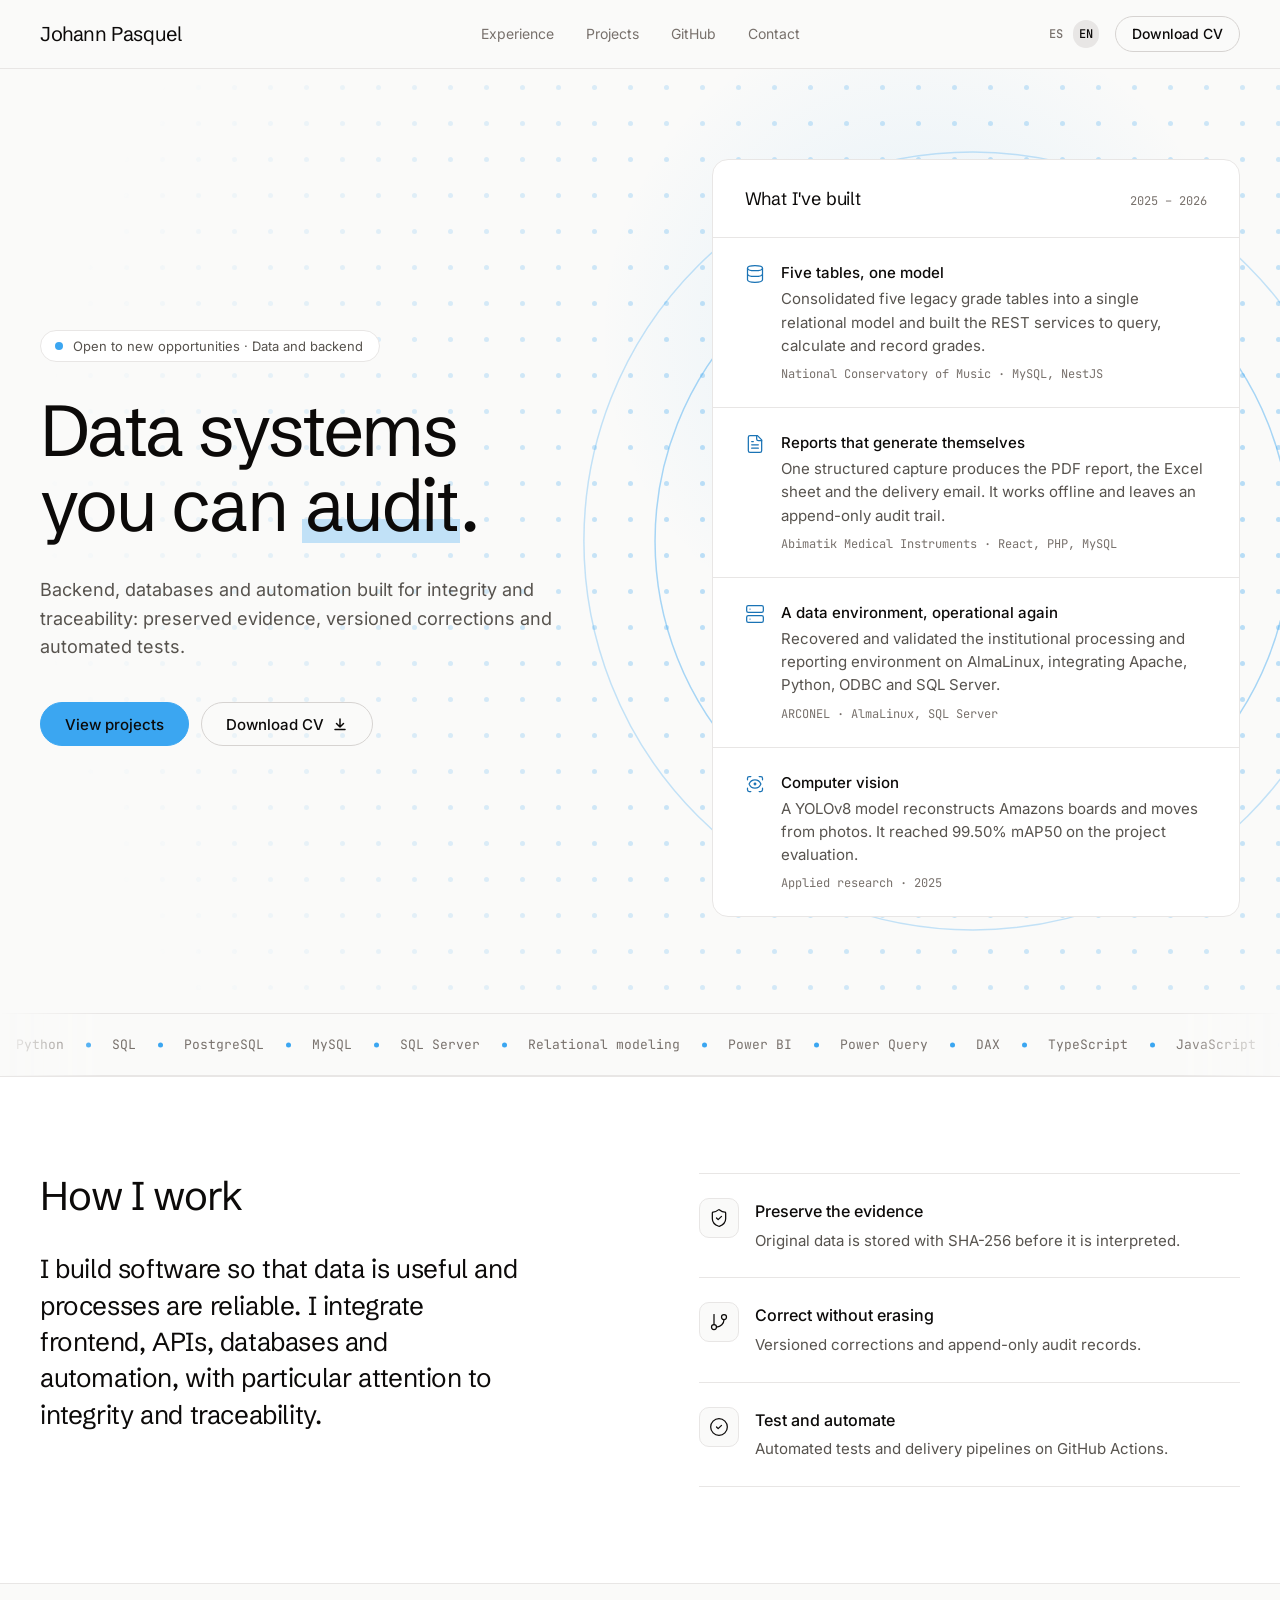
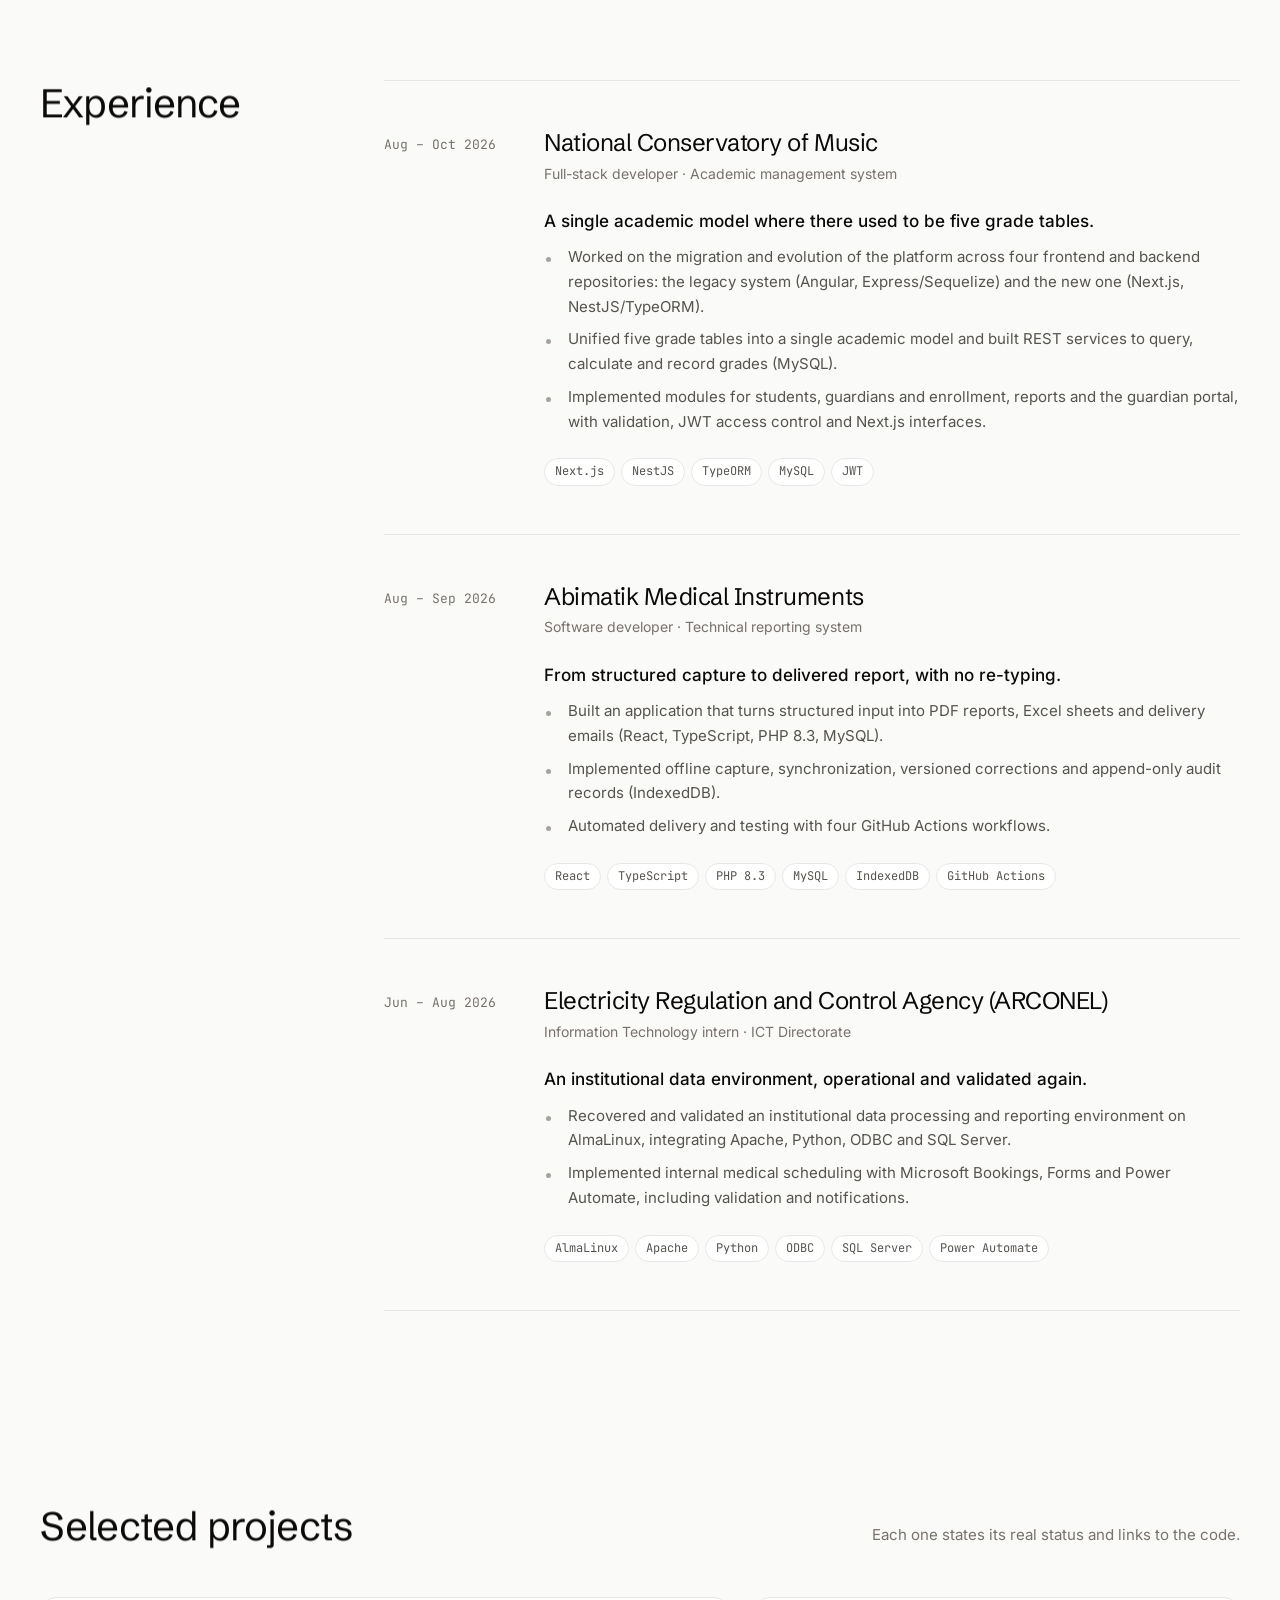
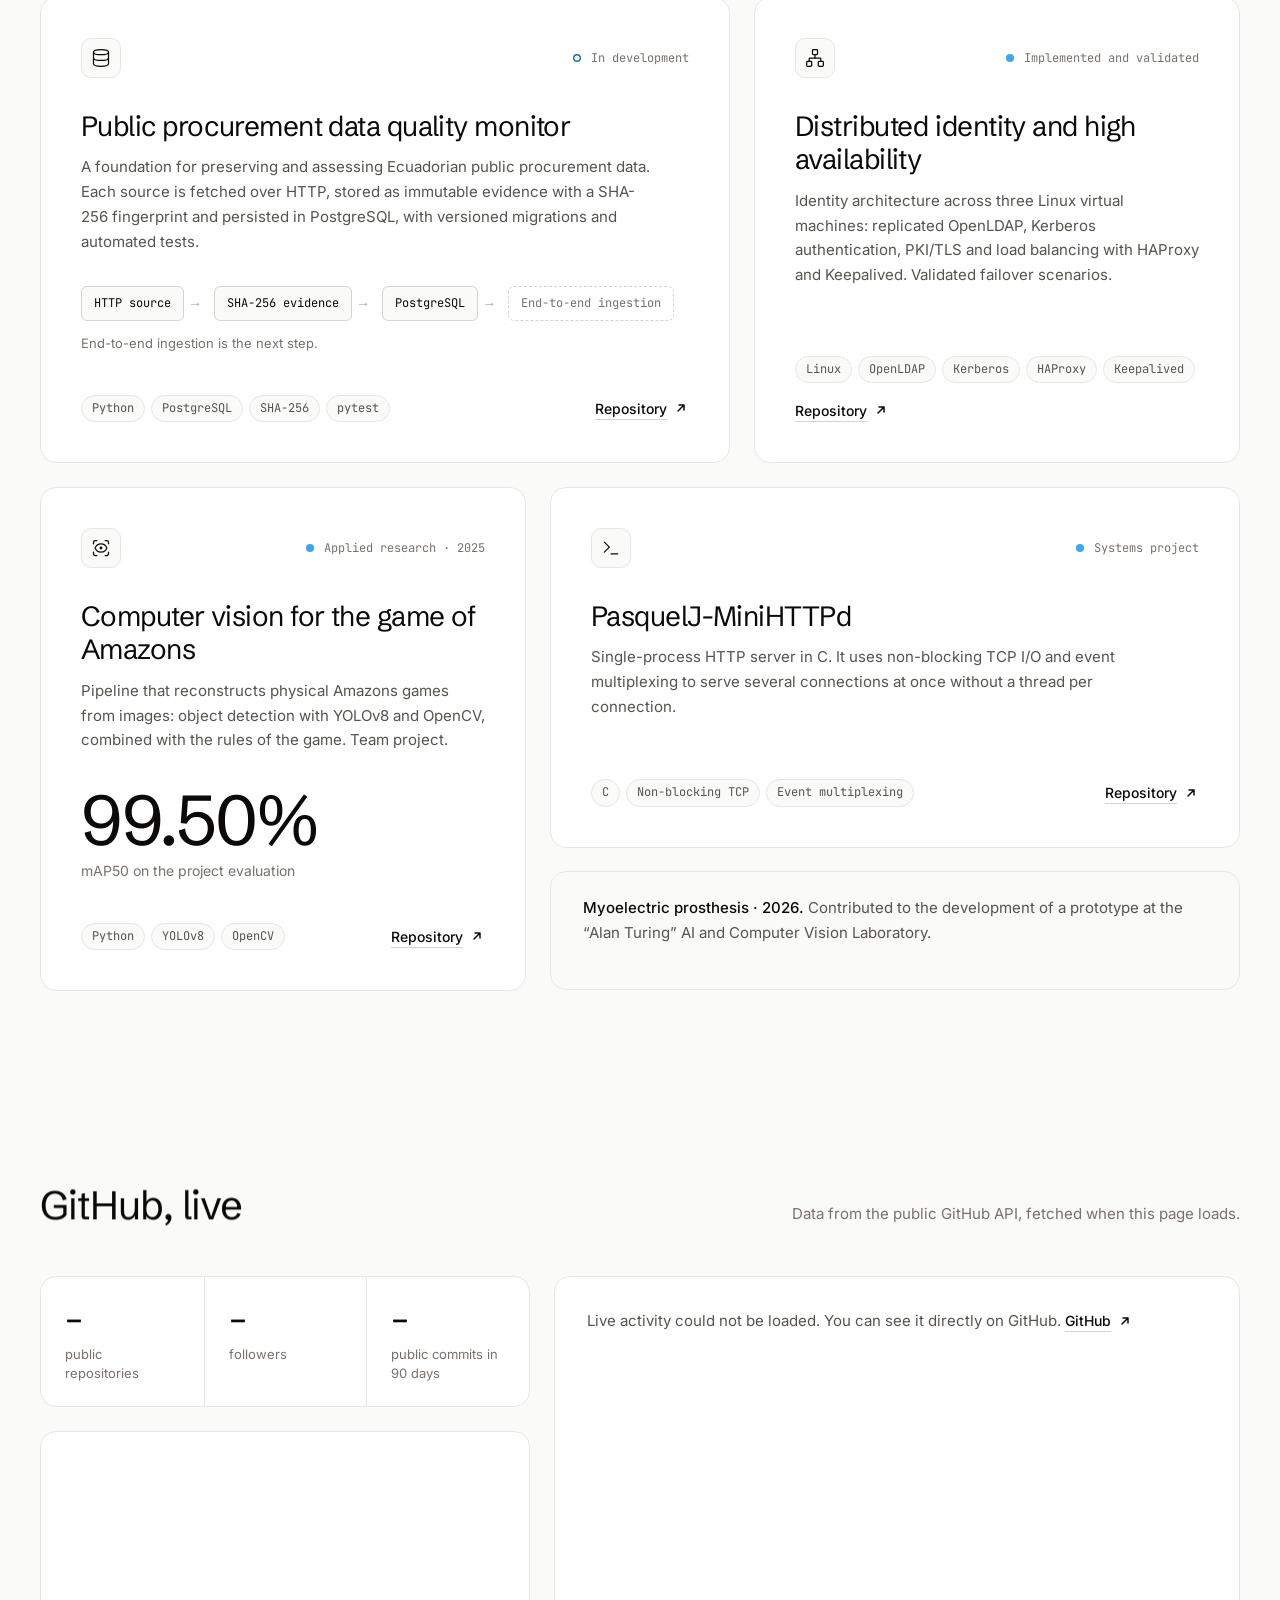
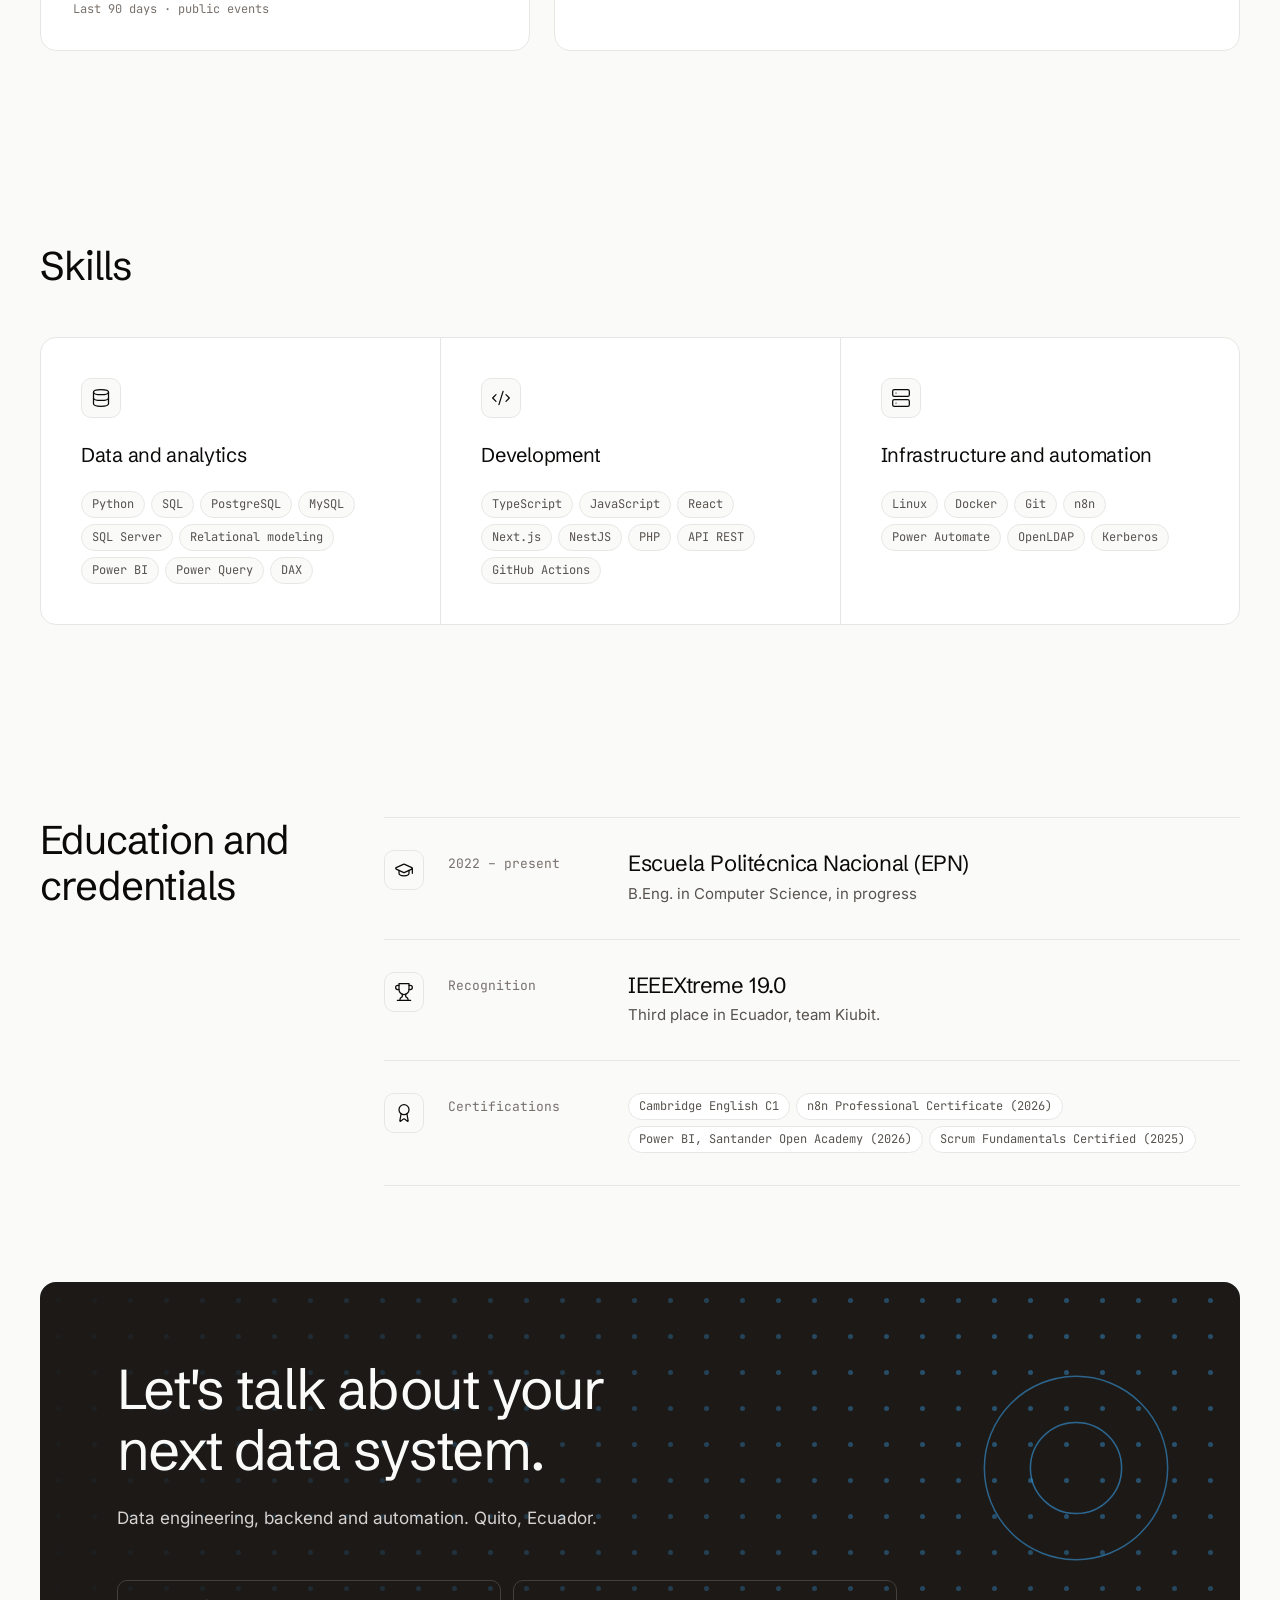
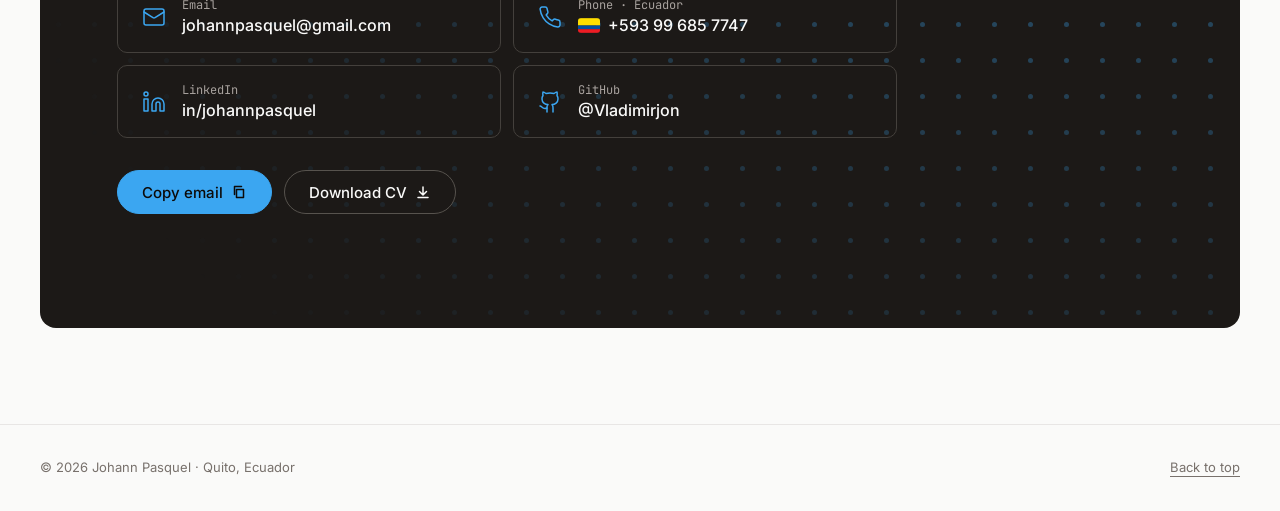
==== commit 6d3b53ca: "fix: versionar CSS y JS por contenido y fijar tamaños de SVG Un navegador con styles.css en caché mo" ====
--- a/en/index.html
+++ b/en/index.html
@@ -20,7 +20,7 @@
   <link rel="icon" href="../assets/img/favicon.svg" type="image/svg+xml">
   <link rel="preload" href="../assets/fonts/schibsted-grotesk-latin-wght-normal.woff2" as="font" type="font/woff2" crossorigin>
   <link rel="preload" href="../assets/fonts/inter-latin-wght-normal.woff2" as="font" type="font/woff2" crossorigin>
-  <link rel="stylesheet" href="../assets/css/styles.css">
+  <link rel="stylesheet" href="../assets/css/styles.css?v=432adcb7">
   <script>document.documentElement.classList.add('js')</script>
   <script type="application/ld+json">{"@context": "https://schema.org", "@type": "Person", "name": "Johann Pasquel", "jobTitle": "Software and data solutions developer", "url": "https://vladimirjon.github.io/JohannPasquel_PersonalWebsite/en/", "email": "mailto:johannpasquel@gmail.com", "telephone": "+593996857747", "address": {"@type": "PostalAddress", "addressLocality": "Quito", "addressCountry": "EC"}, "alumniOf": {"@type": "CollegeOrUniversity", "name": "Escuela Politécnica Nacional"}, "sameAs": ["https://www.linkedin.com/in/johannpasquel", "https://github.com/Vladimirjon"], "knowsLanguage": ["es", "en"]}</script>
 </head>
@@ -42,7 +42,7 @@
   </header>
   <main id="main">
     <section class="hero" aria-labelledby="hero-title">
-      <svg class="rings" viewBox="0 0 1000 1000" aria-hidden="true" focusable="false"><circle cx="500" cy="500" r="80"/><circle cx="500" cy="500" r="170"/><circle cx="500" cy="500" r="260"/><circle cx="500" cy="500" r="350"/><circle cx="500" cy="500" r="440"/></svg>
+      <svg class="rings" viewBox="0 0 1000 1000" fill="none" stroke="#3ba6f1" aria-hidden="true" focusable="false"><circle cx="500" cy="500" r="80"/><circle cx="500" cy="500" r="170"/><circle cx="500" cy="500" r="260"/><circle cx="500" cy="500" r="350"/><circle cx="500" cy="500" r="440"/></svg>
       <div class="dotgrid" data-dotgrid aria-hidden="true"></div>
       <div class="wrap hero-grid">
         <div class="hero-copy">
@@ -51,7 +51,7 @@
           <p class="hero-lead">Backend, databases and automation built for integrity and traceability: preserved evidence, versioned corrections and automated tests.</p>
           <div class="actions">
             <a class="button primary" href="#projects">View projects</a>
-            <a class="button" href="../assets/Pasquel_Johann_CV.pdf" download>Download CV<svg class="icon" viewBox="0 0 16 16" aria-hidden="true"><path d="M8 3v8m0 0L4.5 7.5M8 11l3.5-3.5M3 13.5h10" fill="none" stroke="currentColor" stroke-width="1.5" stroke-linecap="round" stroke-linejoin="round"/></svg></a>
+            <a class="button" href="../assets/Pasquel_Johann_CV.pdf" download>Download CV<svg class="icon" width="16" height="16" viewBox="0 0 16 16" aria-hidden="true"><path d="M8 3v8m0 0L4.5 7.5M8 11l3.5-3.5M3 13.5h10" fill="none" stroke="currentColor" stroke-width="1.5" stroke-linecap="round" stroke-linejoin="round"/></svg></a>
           </div>
         </div>
         <aside class="ledger" aria-labelledby="ledger-title">
@@ -59,7 +59,7 @@
             <h2 id="ledger-title">What I've built</h2>
             <span class="meta">2025 – 2026</span>
           </header>
-          <ul><li class="s"><svg class="glyph" viewBox="0 0 24 24" aria-hidden="true" focusable="false" fill="none" stroke="currentColor" stroke-width="1.5" stroke-linecap="round" stroke-linejoin="round"><ellipse cx="12" cy="5" rx="9" ry="3"/><path d="M3 5V19A9 3 0 0 0 21 19V5"/><path d="M3 12A9 3 0 0 0 21 12"/></svg><div><h3>Five tables, one model</h3><p>Consolidated five legacy grade tables into a single relational model and built the REST services to query, calculate and record grades.</p><span class="meta">National Conservatory of Music · MySQL, NestJS</span></div></li><li class="s"><svg class="glyph" viewBox="0 0 24 24" aria-hidden="true" focusable="false" fill="none" stroke="currentColor" stroke-width="1.5" stroke-linecap="round" stroke-linejoin="round"><path d="M15 2H6a2 2 0 0 0-2 2v16a2 2 0 0 0 2 2h12a2 2 0 0 0 2-2V7Z"/><path d="M14 2v4a2 2 0 0 0 2 2h4"/><path d="M16 13H8"/><path d="M16 17H8"/><path d="M10 9H8"/></svg><div><h3>Reports that generate themselves</h3><p>One structured capture produces the PDF report, the Excel sheet and the delivery email. It works offline and leaves an append-only audit trail.</p><span class="meta">Abimatik Medical Instruments · React, PHP, MySQL</span></div></li><li class="s"><svg class="glyph" viewBox="0 0 24 24" aria-hidden="true" focusable="false" fill="none" stroke="currentColor" stroke-width="1.5" stroke-linecap="round" stroke-linejoin="round"><rect width="20" height="8" x="2" y="2" rx="2"/><rect width="20" height="8" x="2" y="14" rx="2"/><line x1="6" x2="6.01" y1="6" y2="6"/><line x1="6" x2="6.01" y1="18" y2="18"/></svg><div><h3>A data environment, operational again</h3><p>Recovered and validated the institutional processing and reporting environment on AlmaLinux, integrating Apache, Python, ODBC and SQL Server.</p><span class="meta">ARCONEL · AlmaLinux, SQL Server</span></div></li><li class="s"><svg class="glyph" viewBox="0 0 24 24" aria-hidden="true" focusable="false" fill="none" stroke="currentColor" stroke-width="1.5" stroke-linecap="round" stroke-linejoin="round"><path d="M3 7V5a2 2 0 0 1 2-2h2"/><path d="M17 3h2a2 2 0 0 1 2 2v2"/><path d="M21 17v2a2 2 0 0 1-2 2h-2"/><path d="M7 21H5a2 2 0 0 1-2-2v-2"/><circle cx="12" cy="12" r="1"/><path d="M18.944 12.33a1 1 0 0 0 0-.66 7.5 7.5 0 0 0-13.888 0 1 1 0 0 0 0 .66 7.5 7.5 0 0 0 13.888 0"/></svg><div><h3>Computer vision</h3><p>A YOLOv8 model reconstructs Amazons boards and moves from photos. It reached 99.50% mAP50 on the project evaluation.</p><span class="meta">Applied research · 2025</span></div></li></ul>
+          <ul><li class="s"><svg class="glyph" width="20" height="20" viewBox="0 0 24 24" aria-hidden="true" focusable="false" fill="none" stroke="currentColor" stroke-width="1.5" stroke-linecap="round" stroke-linejoin="round"><ellipse cx="12" cy="5" rx="9" ry="3"/><path d="M3 5V19A9 3 0 0 0 21 19V5"/><path d="M3 12A9 3 0 0 0 21 12"/></svg><div><h3>Five tables, one model</h3><p>Consolidated five legacy grade tables into a single relational model and built the REST services to query, calculate and record grades.</p><span class="meta">National Conservatory of Music · MySQL, NestJS</span></div></li><li class="s"><svg class="glyph" width="20" height="20" viewBox="0 0 24 24" aria-hidden="true" focusable="false" fill="none" stroke="currentColor" stroke-width="1.5" stroke-linecap="round" stroke-linejoin="round"><path d="M15 2H6a2 2 0 0 0-2 2v16a2 2 0 0 0 2 2h12a2 2 0 0 0 2-2V7Z"/><path d="M14 2v4a2 2 0 0 0 2 2h4"/><path d="M16 13H8"/><path d="M16 17H8"/><path d="M10 9H8"/></svg><div><h3>Reports that generate themselves</h3><p>One structured capture produces the PDF report, the Excel sheet and the delivery email. It works offline and leaves an append-only audit trail.</p><span class="meta">Abimatik Medical Instruments · React, PHP, MySQL</span></div></li><li class="s"><svg class="glyph" width="20" height="20" viewBox="0 0 24 24" aria-hidden="true" focusable="false" fill="none" stroke="currentColor" stroke-width="1.5" stroke-linecap="round" stroke-linejoin="round"><rect width="20" height="8" x="2" y="2" rx="2"/><rect width="20" height="8" x="2" y="14" rx="2"/><line x1="6" x2="6.01" y1="6" y2="6"/><line x1="6" x2="6.01" y1="18" y2="18"/></svg><div><h3>A data environment, operational again</h3><p>Recovered and validated the institutional processing and reporting environment on AlmaLinux, integrating Apache, Python, ODBC and SQL Server.</p><span class="meta">ARCONEL · AlmaLinux, SQL Server</span></div></li><li class="s"><svg class="glyph" width="20" height="20" viewBox="0 0 24 24" aria-hidden="true" focusable="false" fill="none" stroke="currentColor" stroke-width="1.5" stroke-linecap="round" stroke-linejoin="round"><path d="M3 7V5a2 2 0 0 1 2-2h2"/><path d="M17 3h2a2 2 0 0 1 2 2v2"/><path d="M21 17v2a2 2 0 0 1-2 2h-2"/><path d="M7 21H5a2 2 0 0 1-2-2v-2"/><circle cx="12" cy="12" r="1"/><path d="M18.944 12.33a1 1 0 0 0 0-.66 7.5 7.5 0 0 0-13.888 0 1 1 0 0 0 0 .66 7.5 7.5 0 0 0 13.888 0"/></svg><div><h3>Computer vision</h3><p>A YOLOv8 model reconstructs Amazons boards and moves from photos. It reached 99.50% mAP50 on the project evaluation.</p><span class="meta">Applied research · 2025</span></div></li></ul>
         </aside>
       </div>
     </section>
@@ -72,7 +72,7 @@
           <h2 id="profile-title" class="section-title">How I work</h2>
           <p class="statement">I build software so that data is useful and processes are reliable. I integrate frontend, APIs, databases and automation, with particular attention to integrity and traceability.</p>
         </div>
-        <dl class="principles stagger"><div class="s"><span class="icon-box"><svg class="glyph" viewBox="0 0 24 24" aria-hidden="true" focusable="false" fill="none" stroke="currentColor" stroke-width="1.5" stroke-linecap="round" stroke-linejoin="round"><path d="M20 13c0 5-3.5 7.5-7.66 8.95a1 1 0 0 1-.67-.01C7.5 20.5 4 18 4 13V6a1 1 0 0 1 1-1c2 0 4.5-1.2 6.24-2.72a1.17 1.17 0 0 1 1.52 0C14.51 3.81 17 5 19 5a1 1 0 0 1 1 1z"/><path d="m9 12 2 2 4-4"/></svg></span><dt>Preserve the evidence</dt><dd>Original data is stored with SHA-256 before it is interpreted.</dd></div><div class="s"><span class="icon-box"><svg class="glyph" viewBox="0 0 24 24" aria-hidden="true" focusable="false" fill="none" stroke="currentColor" stroke-width="1.5" stroke-linecap="round" stroke-linejoin="round"><line x1="6" x2="6" y1="3" y2="15"/><circle cx="18" cy="6" r="3"/><circle cx="6" cy="18" r="3"/><path d="M18 9a9 9 0 0 1-9 9"/></svg></span><dt>Correct without erasing</dt><dd>Versioned corrections and append-only audit records.</dd></div><div class="s"><span class="icon-box"><svg class="glyph" viewBox="0 0 24 24" aria-hidden="true" focusable="false" fill="none" stroke="currentColor" stroke-width="1.5" stroke-linecap="round" stroke-linejoin="round"><circle cx="12" cy="12" r="10"/><path d="m9 12 2 2 4-4"/></svg></span><dt>Test and automate</dt><dd>Automated tests and delivery pipelines on GitHub Actions.</dd></div></dl>
+        <dl class="principles stagger"><div class="s"><span class="icon-box"><svg class="glyph" width="20" height="20" viewBox="0 0 24 24" aria-hidden="true" focusable="false" fill="none" stroke="currentColor" stroke-width="1.5" stroke-linecap="round" stroke-linejoin="round"><path d="M20 13c0 5-3.5 7.5-7.66 8.95a1 1 0 0 1-.67-.01C7.5 20.5 4 18 4 13V6a1 1 0 0 1 1-1c2 0 4.5-1.2 6.24-2.72a1.17 1.17 0 0 1 1.52 0C14.51 3.81 17 5 19 5a1 1 0 0 1 1 1z"/><path d="m9 12 2 2 4-4"/></svg></span><dt>Preserve the evidence</dt><dd>Original data is stored with SHA-256 before it is interpreted.</dd></div><div class="s"><span class="icon-box"><svg class="glyph" width="20" height="20" viewBox="0 0 24 24" aria-hidden="true" focusable="false" fill="none" stroke="currentColor" stroke-width="1.5" stroke-linecap="round" stroke-linejoin="round"><line x1="6" x2="6" y1="3" y2="15"/><circle cx="18" cy="6" r="3"/><circle cx="6" cy="18" r="3"/><path d="M18 9a9 9 0 0 1-9 9"/></svg></span><dt>Correct without erasing</dt><dd>Versioned corrections and append-only audit records.</dd></div><div class="s"><span class="icon-box"><svg class="glyph" width="20" height="20" viewBox="0 0 24 24" aria-hidden="true" focusable="false" fill="none" stroke="currentColor" stroke-width="1.5" stroke-linecap="round" stroke-linejoin="round"><circle cx="12" cy="12" r="10"/><path d="m9 12 2 2 4-4"/></svg></span><dt>Test and automate</dt><dd>Automated tests and delivery pipelines on GitHub Actions.</dd></div></dl>
       </div>
     </section>
     <section class="section" id="experience" aria-labelledby="experience-title">
@@ -119,43 +119,43 @@
         </div>
         <div class="project-grid stagger">
         <article class="project s is-featured">
-          <div class="project-top"><span class="icon-box"><svg class="glyph" viewBox="0 0 24 24" aria-hidden="true" focusable="false" fill="none" stroke="currentColor" stroke-width="1.5" stroke-linecap="round" stroke-linejoin="round"><ellipse cx="12" cy="5" rx="9" ry="3"/><path d="M3 5V19A9 3 0 0 0 21 19V5"/><path d="M3 12A9 3 0 0 0 21 12"/></svg></span><p class="status" data-state="open"><span class="dot" aria-hidden="true"></span>In development</p></div>
+          <div class="project-top"><span class="icon-box"><svg class="glyph" width="20" height="20" viewBox="0 0 24 24" aria-hidden="true" focusable="false" fill="none" stroke="currentColor" stroke-width="1.5" stroke-linecap="round" stroke-linejoin="round"><ellipse cx="12" cy="5" rx="9" ry="3"/><path d="M3 5V19A9 3 0 0 0 21 19V5"/><path d="M3 12A9 3 0 0 0 21 12"/></svg></span><p class="status" data-state="open"><span class="dot" aria-hidden="true"></span>In development</p></div>
           <h3>Public procurement data quality monitor</h3>
           <p class="project-text">A foundation for preserving and assessing Ecuadorian public procurement data. Each source is fetched over HTTP, stored as immutable evidence with a SHA-256 fingerprint and persisted in PostgreSQL, with versioned migrations and automated tests.</p>
           <ol class="pipeline" aria-label="Project flow"><li data-step="done">HTTP source</li><li data-step="done">SHA-256 evidence</li><li data-step="done">PostgreSQL</li><li data-step="pending">End-to-end ingestion<span class="sr-only"> (pending)</span></li></ol><p class="note">End-to-end ingestion is the next step.</p>
           <div class="project-foot">
             <ul class="chips"><li>Python</li><li>PostgreSQL</li><li>SHA-256</li><li>pytest</li></ul>
-            <a class="link" href="https://github.com/Vladimirjon/ec-public-procurement-quality-monitor" target="_blank" rel="noopener">Repository<svg class="icon" viewBox="0 0 16 16" aria-hidden="true"><path d="M5 11 11 5M6 5h5v5" fill="none" stroke="currentColor" stroke-width="1.5" stroke-linecap="round" stroke-linejoin="round"/></svg><span class="sr-only"> (opens in a new tab)</span></a>
+            <a class="link" href="https://github.com/Vladimirjon/ec-public-procurement-quality-monitor" target="_blank" rel="noopener">Repository<svg class="icon" width="16" height="16" viewBox="0 0 16 16" aria-hidden="true"><path d="M5 11 11 5M6 5h5v5" fill="none" stroke="currentColor" stroke-width="1.5" stroke-linecap="round" stroke-linejoin="round"/></svg><span class="sr-only"> (opens in a new tab)</span></a>
           </div>
         </article>
         <article class="project s is-plain">
-          <div class="project-top"><span class="icon-box"><svg class="glyph" viewBox="0 0 24 24" aria-hidden="true" focusable="false" fill="none" stroke="currentColor" stroke-width="1.5" stroke-linecap="round" stroke-linejoin="round"><rect x="16" y="16" width="6" height="6" rx="1"/><rect x="2" y="16" width="6" height="6" rx="1"/><rect x="9" y="2" width="6" height="6" rx="1"/><path d="M5 16v-3a1 1 0 0 1 1-1h12a1 1 0 0 1 1 1v3"/><path d="M12 12V8"/></svg></span><p class="status" data-state="done"><span class="dot" aria-hidden="true"></span>Implemented and validated</p></div>
+          <div class="project-top"><span class="icon-box"><svg class="glyph" width="20" height="20" viewBox="0 0 24 24" aria-hidden="true" focusable="false" fill="none" stroke="currentColor" stroke-width="1.5" stroke-linecap="round" stroke-linejoin="round"><rect x="16" y="16" width="6" height="6" rx="1"/><rect x="2" y="16" width="6" height="6" rx="1"/><rect x="9" y="2" width="6" height="6" rx="1"/><path d="M5 16v-3a1 1 0 0 1 1-1h12a1 1 0 0 1 1 1v3"/><path d="M12 12V8"/></svg></span><p class="status" data-state="done"><span class="dot" aria-hidden="true"></span>Implemented and validated</p></div>
           <h3>Distributed identity and high availability</h3>
           <p class="project-text">Identity architecture across three Linux virtual machines: replicated OpenLDAP, Kerberos authentication, PKI/TLS and load balancing with HAProxy and Keepalived. Validated failover scenarios.</p>
           
           <div class="project-foot">
             <ul class="chips"><li>Linux</li><li>OpenLDAP</li><li>Kerberos</li><li>HAProxy</li><li>Keepalived</li></ul>
-            <a class="link" href="https://github.com/Vladimirjon/PasquelJ-MiniIdM" target="_blank" rel="noopener">Repository<svg class="icon" viewBox="0 0 16 16" aria-hidden="true"><path d="M5 11 11 5M6 5h5v5" fill="none" stroke="currentColor" stroke-width="1.5" stroke-linecap="round" stroke-linejoin="round"/></svg><span class="sr-only"> (opens in a new tab)</span></a>
+            <a class="link" href="https://github.com/Vladimirjon/PasquelJ-MiniIdM" target="_blank" rel="noopener">Repository<svg class="icon" width="16" height="16" viewBox="0 0 16 16" aria-hidden="true"><path d="M5 11 11 5M6 5h5v5" fill="none" stroke="currentColor" stroke-width="1.5" stroke-linecap="round" stroke-linejoin="round"/></svg><span class="sr-only"> (opens in a new tab)</span></a>
           </div>
         </article>
         <article class="project s is-metric">
-          <div class="project-top"><span class="icon-box"><svg class="glyph" viewBox="0 0 24 24" aria-hidden="true" focusable="false" fill="none" stroke="currentColor" stroke-width="1.5" stroke-linecap="round" stroke-linejoin="round"><path d="M3 7V5a2 2 0 0 1 2-2h2"/><path d="M17 3h2a2 2 0 0 1 2 2v2"/><path d="M21 17v2a2 2 0 0 1-2 2h-2"/><path d="M7 21H5a2 2 0 0 1-2-2v-2"/><circle cx="12" cy="12" r="1"/><path d="M18.944 12.33a1 1 0 0 0 0-.66 7.5 7.5 0 0 0-13.888 0 1 1 0 0 0 0 .66 7.5 7.5 0 0 0 13.888 0"/></svg></span><p class="status" data-state="done"><span class="dot" aria-hidden="true"></span>Applied research · 2025</p></div>
+          <div class="project-top"><span class="icon-box"><svg class="glyph" width="20" height="20" viewBox="0 0 24 24" aria-hidden="true" focusable="false" fill="none" stroke="currentColor" stroke-width="1.5" stroke-linecap="round" stroke-linejoin="round"><path d="M3 7V5a2 2 0 0 1 2-2h2"/><path d="M17 3h2a2 2 0 0 1 2 2v2"/><path d="M21 17v2a2 2 0 0 1-2 2h-2"/><path d="M7 21H5a2 2 0 0 1-2-2v-2"/><circle cx="12" cy="12" r="1"/><path d="M18.944 12.33a1 1 0 0 0 0-.66 7.5 7.5 0 0 0-13.888 0 1 1 0 0 0 0 .66 7.5 7.5 0 0 0 13.888 0"/></svg></span><p class="status" data-state="done"><span class="dot" aria-hidden="true"></span>Applied research · 2025</p></div>
           <h3>Computer vision for the game of Amazons</h3>
           <p class="project-text">Pipeline that reconstructs physical Amazons games from images: object detection with YOLOv8 and OpenCV, combined with the rules of the game. Team project.</p>
           <p class="metric"><span class="metric-value" data-count="99.5" data-decimals="2" data-sep="." data-suffix="%">99.50%</span><span class="metric-label">mAP50 on the project evaluation</span></p>
           <div class="project-foot">
             <ul class="chips"><li>Python</li><li>YOLOv8</li><li>OpenCV</li></ul>
-            <a class="link" href="https://github.com/Vladimirjon/Captura_automatica_de_posiciones_con_AI_Vision" target="_blank" rel="noopener">Repository<svg class="icon" viewBox="0 0 16 16" aria-hidden="true"><path d="M5 11 11 5M6 5h5v5" fill="none" stroke="currentColor" stroke-width="1.5" stroke-linecap="round" stroke-linejoin="round"/></svg><span class="sr-only"> (opens in a new tab)</span></a>
+            <a class="link" href="https://github.com/Vladimirjon/Captura_automatica_de_posiciones_con_AI_Vision" target="_blank" rel="noopener">Repository<svg class="icon" width="16" height="16" viewBox="0 0 16 16" aria-hidden="true"><path d="M5 11 11 5M6 5h5v5" fill="none" stroke="currentColor" stroke-width="1.5" stroke-linecap="round" stroke-linejoin="round"/></svg><span class="sr-only"> (opens in a new tab)</span></a>
           </div>
         </article>
         <article class="project s is-plain">
-          <div class="project-top"><span class="icon-box"><svg class="glyph" viewBox="0 0 24 24" aria-hidden="true" focusable="false" fill="none" stroke="currentColor" stroke-width="1.5" stroke-linecap="round" stroke-linejoin="round"><polyline points="4 17 10 11 4 5"/><line x1="12" x2="20" y1="19" y2="19"/></svg></span><p class="status" data-state="done"><span class="dot" aria-hidden="true"></span>Systems project</p></div>
+          <div class="project-top"><span class="icon-box"><svg class="glyph" width="20" height="20" viewBox="0 0 24 24" aria-hidden="true" focusable="false" fill="none" stroke="currentColor" stroke-width="1.5" stroke-linecap="round" stroke-linejoin="round"><polyline points="4 17 10 11 4 5"/><line x1="12" x2="20" y1="19" y2="19"/></svg></span><p class="status" data-state="done"><span class="dot" aria-hidden="true"></span>Systems project</p></div>
           <h3>PasquelJ-MiniHTTPd</h3>
           <p class="project-text">Single-process HTTP server in C. It uses non-blocking TCP I/O and event multiplexing to serve several connections at once without a thread per connection.</p>
           
           <div class="project-foot">
             <ul class="chips"><li>C</li><li>Non-blocking TCP</li><li>Event multiplexing</li></ul>
-            <a class="link" href="https://github.com/Vladimirjon/PasquelJ-MiniHTTPd" target="_blank" rel="noopener">Repository<svg class="icon" viewBox="0 0 16 16" aria-hidden="true"><path d="M5 11 11 5M6 5h5v5" fill="none" stroke="currentColor" stroke-width="1.5" stroke-linecap="round" stroke-linejoin="round"/></svg><span class="sr-only"> (opens in a new tab)</span></a>
+            <a class="link" href="https://github.com/Vladimirjon/PasquelJ-MiniHTTPd" target="_blank" rel="noopener">Repository<svg class="icon" width="16" height="16" viewBox="0 0 16 16" aria-hidden="true"><path d="M5 11 11 5M6 5h5v5" fill="none" stroke="currentColor" stroke-width="1.5" stroke-linecap="round" stroke-linejoin="round"/></svg><span class="sr-only"> (opens in a new tab)</span></a>
           </div>
         </article>
         <p class="research s"><strong>Myoelectric prosthesis · 2026.</strong> Contributed to the development of a prototype at the “Alan Turing” AI and Computer Vision Laboratory.</p>
@@ -182,7 +182,7 @@
           </div>
           <div class="gh-main s">
             <ul class="gh-repos"><li class="skeleton-row"><span></span><span></span></li><li class="skeleton-row"><span></span><span></span></li><li class="skeleton-row"><span></span><span></span></li><li class="skeleton-row"><span></span><span></span></li></ul>
-            <p class="gh-error" hidden>Live activity could not be loaded. You can see it directly on GitHub. <a class="link" href="https://github.com/Vladimirjon" target="_blank" rel="noopener">GitHub<svg class="icon" viewBox="0 0 16 16" aria-hidden="true"><path d="M5 11 11 5M6 5h5v5" fill="none" stroke="currentColor" stroke-width="1.5" stroke-linecap="round" stroke-linejoin="round"/></svg><span class="sr-only"> (opens in a new tab)</span></a></p>
+            <p class="gh-error" hidden>Live activity could not be loaded. You can see it directly on GitHub. <a class="link" href="https://github.com/Vladimirjon" target="_blank" rel="noopener">GitHub<svg class="icon" width="16" height="16" viewBox="0 0 16 16" aria-hidden="true"><path d="M5 11 11 5M6 5h5v5" fill="none" stroke="currentColor" stroke-width="1.5" stroke-linecap="round" stroke-linejoin="round"/></svg><span class="sr-only"> (opens in a new tab)</span></a></p>
           </div>
         </div>
       </div>
@@ -190,7 +190,7 @@
     <section class="section" id="skills" aria-labelledby="skills-title">
       <div class="wrap">
         <h2 id="skills-title" class="section-title">Skills</h2>
-        <dl class="skills stagger"><div class="s"><span class="icon-box"><svg class="glyph" viewBox="0 0 24 24" aria-hidden="true" focusable="false" fill="none" stroke="currentColor" stroke-width="1.5" stroke-linecap="round" stroke-linejoin="round"><ellipse cx="12" cy="5" rx="9" ry="3"/><path d="M3 5V19A9 3 0 0 0 21 19V5"/><path d="M3 12A9 3 0 0 0 21 12"/></svg></span><dt>Data and analytics</dt><dd><ul class="chips"><li>Python</li><li>SQL</li><li>PostgreSQL</li><li>MySQL</li><li>SQL Server</li><li>Relational modeling</li><li>Power BI</li><li>Power Query</li><li>DAX</li></ul></dd></div><div class="s"><span class="icon-box"><svg class="glyph" viewBox="0 0 24 24" aria-hidden="true" focusable="false" fill="none" stroke="currentColor" stroke-width="1.5" stroke-linecap="round" stroke-linejoin="round"><path d="m18 16 4-4-4-4"/><path d="m6 8-4 4 4 4"/><path d="m14.5 4-5 16"/></svg></span><dt>Development</dt><dd><ul class="chips"><li>TypeScript</li><li>JavaScript</li><li>React</li><li>Next.js</li><li>NestJS</li><li>PHP</li><li>API REST</li><li>GitHub Actions</li></ul></dd></div><div class="s"><span class="icon-box"><svg class="glyph" viewBox="0 0 24 24" aria-hidden="true" focusable="false" fill="none" stroke="currentColor" stroke-width="1.5" stroke-linecap="round" stroke-linejoin="round"><rect width="20" height="8" x="2" y="2" rx="2"/><rect width="20" height="8" x="2" y="14" rx="2"/><line x1="6" x2="6.01" y1="6" y2="6"/><line x1="6" x2="6.01" y1="18" y2="18"/></svg></span><dt>Infrastructure and automation</dt><dd><ul class="chips"><li>Linux</li><li>Docker</li><li>Git</li><li>n8n</li><li>Power Automate</li><li>OpenLDAP</li><li>Kerberos</li></ul></dd></div></dl>
+        <dl class="skills stagger"><div class="s"><span class="icon-box"><svg class="glyph" width="20" height="20" viewBox="0 0 24 24" aria-hidden="true" focusable="false" fill="none" stroke="currentColor" stroke-width="1.5" stroke-linecap="round" stroke-linejoin="round"><ellipse cx="12" cy="5" rx="9" ry="3"/><path d="M3 5V19A9 3 0 0 0 21 19V5"/><path d="M3 12A9 3 0 0 0 21 12"/></svg></span><dt>Data and analytics</dt><dd><ul class="chips"><li>Python</li><li>SQL</li><li>PostgreSQL</li><li>MySQL</li><li>SQL Server</li><li>Relational modeling</li><li>Power BI</li><li>Power Query</li><li>DAX</li></ul></dd></div><div class="s"><span class="icon-box"><svg class="glyph" width="20" height="20" viewBox="0 0 24 24" aria-hidden="true" focusable="false" fill="none" stroke="currentColor" stroke-width="1.5" stroke-linecap="round" stroke-linejoin="round"><path d="m18 16 4-4-4-4"/><path d="m6 8-4 4 4 4"/><path d="m14.5 4-5 16"/></svg></span><dt>Development</dt><dd><ul class="chips"><li>TypeScript</li><li>JavaScript</li><li>React</li><li>Next.js</li><li>NestJS</li><li>PHP</li><li>API REST</li><li>GitHub Actions</li></ul></dd></div><div class="s"><span class="icon-box"><svg class="glyph" width="20" height="20" viewBox="0 0 24 24" aria-hidden="true" focusable="false" fill="none" stroke="currentColor" stroke-width="1.5" stroke-linecap="round" stroke-linejoin="round"><rect width="20" height="8" x="2" y="2" rx="2"/><rect width="20" height="8" x="2" y="14" rx="2"/><line x1="6" x2="6.01" y1="6" y2="6"/><line x1="6" x2="6.01" y1="18" y2="18"/></svg></span><dt>Infrastructure and automation</dt><dd><ul class="chips"><li>Linux</li><li>Docker</li><li>Git</li><li>n8n</li><li>Power Automate</li><li>OpenLDAP</li><li>Kerberos</li></ul></dd></div></dl>
       </div>
     </section>
     <section class="section" id="education" aria-labelledby="education-title">
@@ -198,7 +198,7 @@
         <h2 id="education-title" class="section-title">Education and credentials</h2>
         <div class="edu stagger">
           <div class="edu-row s">
-            <span class="icon-box"><svg class="glyph" viewBox="0 0 24 24" aria-hidden="true" focusable="false" fill="none" stroke="currentColor" stroke-width="1.5" stroke-linecap="round" stroke-linejoin="round"><path d="M21.42 10.922a1 1 0 0 0-.019-1.838L12.83 5.18a2 2 0 0 0-1.66 0L2.6 9.08a1 1 0 0 0 0 1.832l8.57 3.908a2 2 0 0 0 1.66 0z"/><path d="M22 10v6"/><path d="M6 12.5V16a6 3 0 0 0 12 0v-3.5"/></svg></span>
+            <span class="icon-box"><svg class="glyph" width="20" height="20" viewBox="0 0 24 24" aria-hidden="true" focusable="false" fill="none" stroke="currentColor" stroke-width="1.5" stroke-linecap="round" stroke-linejoin="round"><path d="M21.42 10.922a1 1 0 0 0-.019-1.838L12.83 5.18a2 2 0 0 0-1.66 0L2.6 9.08a1 1 0 0 0 0 1.832l8.57 3.908a2 2 0 0 0 1.66 0z"/><path d="M22 10v6"/><path d="M6 12.5V16a6 3 0 0 0 12 0v-3.5"/></svg></span>
             <p class="edu-when">2022 – present</p>
             <div>
               <h3>Escuela Politécnica Nacional (EPN)</h3>
@@ -206,7 +206,7 @@
             </div>
           </div>
           <div class="edu-row s">
-            <span class="icon-box"><svg class="glyph" viewBox="0 0 24 24" aria-hidden="true" focusable="false" fill="none" stroke="currentColor" stroke-width="1.5" stroke-linecap="round" stroke-linejoin="round"><path d="M6 9H4.5a2.5 2.5 0 0 1 0-5H6"/><path d="M18 9h1.5a2.5 2.5 0 0 0 0-5H18"/><path d="M4 22h16"/><path d="M10 14.66V17c0 .55-.47.98-.97 1.21C7.85 18.75 7 20.24 7 22"/><path d="M14 14.66V17c0 .55.47.98.97 1.21C16.15 18.75 17 20.24 17 22"/><path d="M18 2H6v7a6 6 0 0 0 12 0V2Z"/></svg></span>
+            <span class="icon-box"><svg class="glyph" width="20" height="20" viewBox="0 0 24 24" aria-hidden="true" focusable="false" fill="none" stroke="currentColor" stroke-width="1.5" stroke-linecap="round" stroke-linejoin="round"><path d="M6 9H4.5a2.5 2.5 0 0 1 0-5H6"/><path d="M18 9h1.5a2.5 2.5 0 0 0 0-5H18"/><path d="M4 22h16"/><path d="M10 14.66V17c0 .55-.47.98-.97 1.21C7.85 18.75 7 20.24 7 22"/><path d="M14 14.66V17c0 .55.47.98.97 1.21C16.15 18.75 17 20.24 17 22"/><path d="M18 2H6v7a6 6 0 0 0 12 0V2Z"/></svg></span>
             <p class="edu-when">Recognition</p>
             <div>
               <h3>IEEEXtreme 19.0</h3>
@@ -214,7 +214,7 @@
             </div>
           </div>
           <div class="edu-row s">
-            <span class="icon-box"><svg class="glyph" viewBox="0 0 24 24" aria-hidden="true" focusable="false" fill="none" stroke="currentColor" stroke-width="1.5" stroke-linecap="round" stroke-linejoin="round"><path d="m15.477 12.89 1.515 8.526a.5.5 0 0 1-.81.47l-3.58-2.687a1 1 0 0 0-1.197 0l-3.586 2.686a.5.5 0 0 1-.81-.469l1.514-8.526"/><circle cx="12" cy="8" r="6"/></svg></span>
+            <span class="icon-box"><svg class="glyph" width="20" height="20" viewBox="0 0 24 24" aria-hidden="true" focusable="false" fill="none" stroke="currentColor" stroke-width="1.5" stroke-linecap="round" stroke-linejoin="round"><path d="m15.477 12.89 1.515 8.526a.5.5 0 0 1-.81.47l-3.58-2.687a1 1 0 0 0-1.197 0l-3.586 2.686a.5.5 0 0 1-.81-.469l1.514-8.526"/><circle cx="12" cy="8" r="6"/></svg></span>
             <p class="edu-when">Certifications</p>
             <div><ul class="chips"><li>Cambridge English C1</li><li>n8n Professional Certificate (2026)</li><li>Power BI, Santander Open Academy (2026)</li><li>Scrum Fundamentals Certified (2025)</li></ul></div>
           </div>
@@ -224,14 +224,14 @@
     <section class="section contact-section" id="contact" aria-labelledby="contact-title">
       <div class="wrap">
         <div class="contact">
-          <svg class="rings rings-dark" viewBox="0 0 1000 1000" aria-hidden="true" focusable="false"><circle cx="500" cy="500" r="80"/><circle cx="500" cy="500" r="170"/><circle cx="500" cy="500" r="260"/><circle cx="500" cy="500" r="350"/><circle cx="500" cy="500" r="440"/></svg>
+          <svg class="rings rings-dark" viewBox="0 0 1000 1000" fill="none" stroke="#3ba6f1" aria-hidden="true" focusable="false"><circle cx="500" cy="500" r="80"/><circle cx="500" cy="500" r="170"/><circle cx="500" cy="500" r="260"/><circle cx="500" cy="500" r="350"/><circle cx="500" cy="500" r="440"/></svg>
           <div class="dotgrid dotgrid-dark" data-dotgrid aria-hidden="true"></div>
           <h2 id="contact-title">Let's talk about your next data system.</h2>
           <p class="contact-lead">Data engineering, backend and automation. Quito, Ecuador.</p>
-          <ul class="tiles stagger"><li class="s"><a class="tile" href="mailto:johannpasquel@gmail.com"><svg class="glyph" viewBox="0 0 24 24" aria-hidden="true" focusable="false" fill="none" stroke="currentColor" stroke-width="1.5" stroke-linecap="round" stroke-linejoin="round"><rect width="20" height="16" x="2" y="4" rx="2"/><path d="m22 7-8.97 5.7a1.94 1.94 0 0 1-2.06 0L2 7"/></svg><span class="tile-text"><small>Email</small><b class="email">johannpasquel@gmail.com</b></span></a></li><li class="s"><a class="tile" href="tel:+593996857747"><svg class="glyph" viewBox="0 0 24 24" aria-hidden="true" focusable="false" fill="none" stroke="currentColor" stroke-width="1.5" stroke-linecap="round" stroke-linejoin="round"><path d="M22 16.92v3a2 2 0 0 1-2.18 2 19.79 19.79 0 0 1-8.63-3.07 19.5 19.5 0 0 1-6-6 19.79 19.79 0 0 1-3.07-8.67A2 2 0 0 1 4.11 2h3a2 2 0 0 1 2 1.72 12.84 12.84 0 0 0 .7 2.81 2 2 0 0 1-.45 2.11L8.09 9.91a16 16 0 0 0 6 6l1.27-1.27a2 2 0 0 1 2.11-.45 12.84 12.84 0 0 0 2.81.7A2 2 0 0 1 22 16.92z"/></svg><span class="tile-text"><small>Phone · Ecuador</small><b class=""><svg class="flag" viewBox="0 0 24 16" aria-hidden="true" focusable="false"><rect width="24" height="8" fill="#ffdd00"/><rect y="8" width="24" height="4" fill="#034ea2"/><rect y="12" width="24" height="4" fill="#ed1c24"/></svg>+593 99 685 7747</b></span></a></li><li class="s"><a class="tile" href="https://www.linkedin.com/in/johannpasquel" target="_blank" rel="noopener"><svg class="glyph" viewBox="0 0 24 24" aria-hidden="true" focusable="false" fill="none" stroke="currentColor" stroke-width="1.5" stroke-linecap="round" stroke-linejoin="round"><path d="M16 8a6 6 0 0 1 6 6v7h-4v-7a2 2 0 0 0-2-2 2 2 0 0 0-2 2v7h-4v-7a6 6 0 0 1 6-6z"/><rect width="4" height="12" x="2" y="9"/><circle cx="4" cy="4" r="2"/></svg><span class="tile-text"><small>LinkedIn</small><b class="">in/johannpasquel</b></span><span class="sr-only"> (opens in a new tab)</span></a></li><li class="s"><a class="tile" href="https://github.com/Vladimirjon" target="_blank" rel="noopener"><svg class="glyph" viewBox="0 0 24 24" aria-hidden="true" focusable="false" fill="none" stroke="currentColor" stroke-width="1.5" stroke-linecap="round" stroke-linejoin="round"><path d="M15 22v-4a4.8 4.8 0 0 0-1-3.5c3 0 6-2 6-5.5.08-1.25-.27-2.48-1-3.5.28-1.15.28-2.35 0-3.5 0 0-1 0-3 1.5-2.64-.5-5.36-.5-8 0C6 2 5 2 5 2c-.3 1.15-.3 2.35 0 3.5A5.403 5.403 0 0 0 4 9c0 3.5 3 5.5 6 5.5-.39.49-.68 1.05-.85 1.65-.17.6-.22 1.23-.15 1.85v4"/><path d="M9 18c-4.51 2-5-2-7-2"/></svg><span class="tile-text"><small>GitHub</small><b class="">@Vladimirjon</b></span><span class="sr-only"> (opens in a new tab)</span></a></li></ul>
+          <ul class="tiles stagger"><li class="s"><a class="tile" href="mailto:johannpasquel@gmail.com"><svg class="glyph" width="20" height="20" viewBox="0 0 24 24" aria-hidden="true" focusable="false" fill="none" stroke="currentColor" stroke-width="1.5" stroke-linecap="round" stroke-linejoin="round"><rect width="20" height="16" x="2" y="4" rx="2"/><path d="m22 7-8.97 5.7a1.94 1.94 0 0 1-2.06 0L2 7"/></svg><span class="tile-text"><small>Email</small><b class="email">johannpasquel@gmail.com</b></span></a></li><li class="s"><a class="tile" href="tel:+593996857747"><svg class="glyph" width="20" height="20" viewBox="0 0 24 24" aria-hidden="true" focusable="false" fill="none" stroke="currentColor" stroke-width="1.5" stroke-linecap="round" stroke-linejoin="round"><path d="M22 16.92v3a2 2 0 0 1-2.18 2 19.79 19.79 0 0 1-8.63-3.07 19.5 19.5 0 0 1-6-6 19.79 19.79 0 0 1-3.07-8.67A2 2 0 0 1 4.11 2h3a2 2 0 0 1 2 1.72 12.84 12.84 0 0 0 .7 2.81 2 2 0 0 1-.45 2.11L8.09 9.91a16 16 0 0 0 6 6l1.27-1.27a2 2 0 0 1 2.11-.45 12.84 12.84 0 0 0 2.81.7A2 2 0 0 1 22 16.92z"/></svg><span class="tile-text"><small>Phone · Ecuador</small><b class=""><svg class="flag" width="22" height="15" viewBox="0 0 24 16" aria-hidden="true" focusable="false"><rect width="24" height="8" fill="#ffdd00"/><rect y="8" width="24" height="4" fill="#034ea2"/><rect y="12" width="24" height="4" fill="#ed1c24"/></svg>+593 99 685 7747</b></span></a></li><li class="s"><a class="tile" href="https://www.linkedin.com/in/johannpasquel" target="_blank" rel="noopener"><svg class="glyph" width="20" height="20" viewBox="0 0 24 24" aria-hidden="true" focusable="false" fill="none" stroke="currentColor" stroke-width="1.5" stroke-linecap="round" stroke-linejoin="round"><path d="M16 8a6 6 0 0 1 6 6v7h-4v-7a2 2 0 0 0-2-2 2 2 0 0 0-2 2v7h-4v-7a6 6 0 0 1 6-6z"/><rect width="4" height="12" x="2" y="9"/><circle cx="4" cy="4" r="2"/></svg><span class="tile-text"><small>LinkedIn</small><b class="">in/johannpasquel</b></span><span class="sr-only"> (opens in a new tab)</span></a></li><li class="s"><a class="tile" href="https://github.com/Vladimirjon" target="_blank" rel="noopener"><svg class="glyph" width="20" height="20" viewBox="0 0 24 24" aria-hidden="true" focusable="false" fill="none" stroke="currentColor" stroke-width="1.5" stroke-linecap="round" stroke-linejoin="round"><path d="M15 22v-4a4.8 4.8 0 0 0-1-3.5c3 0 6-2 6-5.5.08-1.25-.27-2.48-1-3.5.28-1.15.28-2.35 0-3.5 0 0-1 0-3 1.5-2.64-.5-5.36-.5-8 0C6 2 5 2 5 2c-.3 1.15-.3 2.35 0 3.5A5.403 5.403 0 0 0 4 9c0 3.5 3 5.5 6 5.5-.39.49-.68 1.05-.85 1.65-.17.6-.22 1.23-.15 1.85v4"/><path d="M9 18c-4.51 2-5-2-7-2"/></svg><span class="tile-text"><small>GitHub</small><b class="">@Vladimirjon</b></span><span class="sr-only"> (opens in a new tab)</span></a></li></ul>
           <div class="actions">
-            <button class="button primary" type="button" id="copy-email" data-copied="Email copied" data-failed="Could not copy. Select the email manually.">Copy email<svg class="icon" viewBox="0 0 16 16" aria-hidden="true"><path d="M5.5 5.5h7v8h-7zM3.5 10.5v-8h7" fill="none" stroke="currentColor" stroke-width="1.5" stroke-linecap="round" stroke-linejoin="round"/></svg></button>
-            <a class="button" href="../assets/Pasquel_Johann_CV.pdf" download>Download CV<svg class="icon" viewBox="0 0 16 16" aria-hidden="true"><path d="M8 3v8m0 0L4.5 7.5M8 11l3.5-3.5M3 13.5h10" fill="none" stroke="currentColor" stroke-width="1.5" stroke-linecap="round" stroke-linejoin="round"/></svg></a>
+            <button class="button primary" type="button" id="copy-email" data-copied="Email copied" data-failed="Could not copy. Select the email manually.">Copy email<svg class="icon" width="16" height="16" viewBox="0 0 16 16" aria-hidden="true"><path d="M5.5 5.5h7v8h-7zM3.5 10.5v-8h7" fill="none" stroke="currentColor" stroke-width="1.5" stroke-linecap="round" stroke-linejoin="round"/></svg></button>
+            <a class="button" href="../assets/Pasquel_Johann_CV.pdf" download>Download CV<svg class="icon" width="16" height="16" viewBox="0 0 16 16" aria-hidden="true"><path d="M8 3v8m0 0L4.5 7.5M8 11l3.5-3.5M3 13.5h10" fill="none" stroke="currentColor" stroke-width="1.5" stroke-linecap="round" stroke-linejoin="round"/></svg></a>
           </div>
           <p class="toast" id="toast" role="status" aria-live="polite"></p>
         </div>
@@ -244,7 +244,7 @@
       <a href="#top">Back to top</a>
     </div>
   </footer>
-  <script src="../assets/js/anime.min.js" defer></script>
-  <script src="../assets/js/main.js" defer></script>
+  <script src="../assets/js/anime.min.js?v=b5ce1be3" defer></script>
+  <script src="../assets/js/main.js?v=ac820358" defer></script>
 </body>
 </html>
